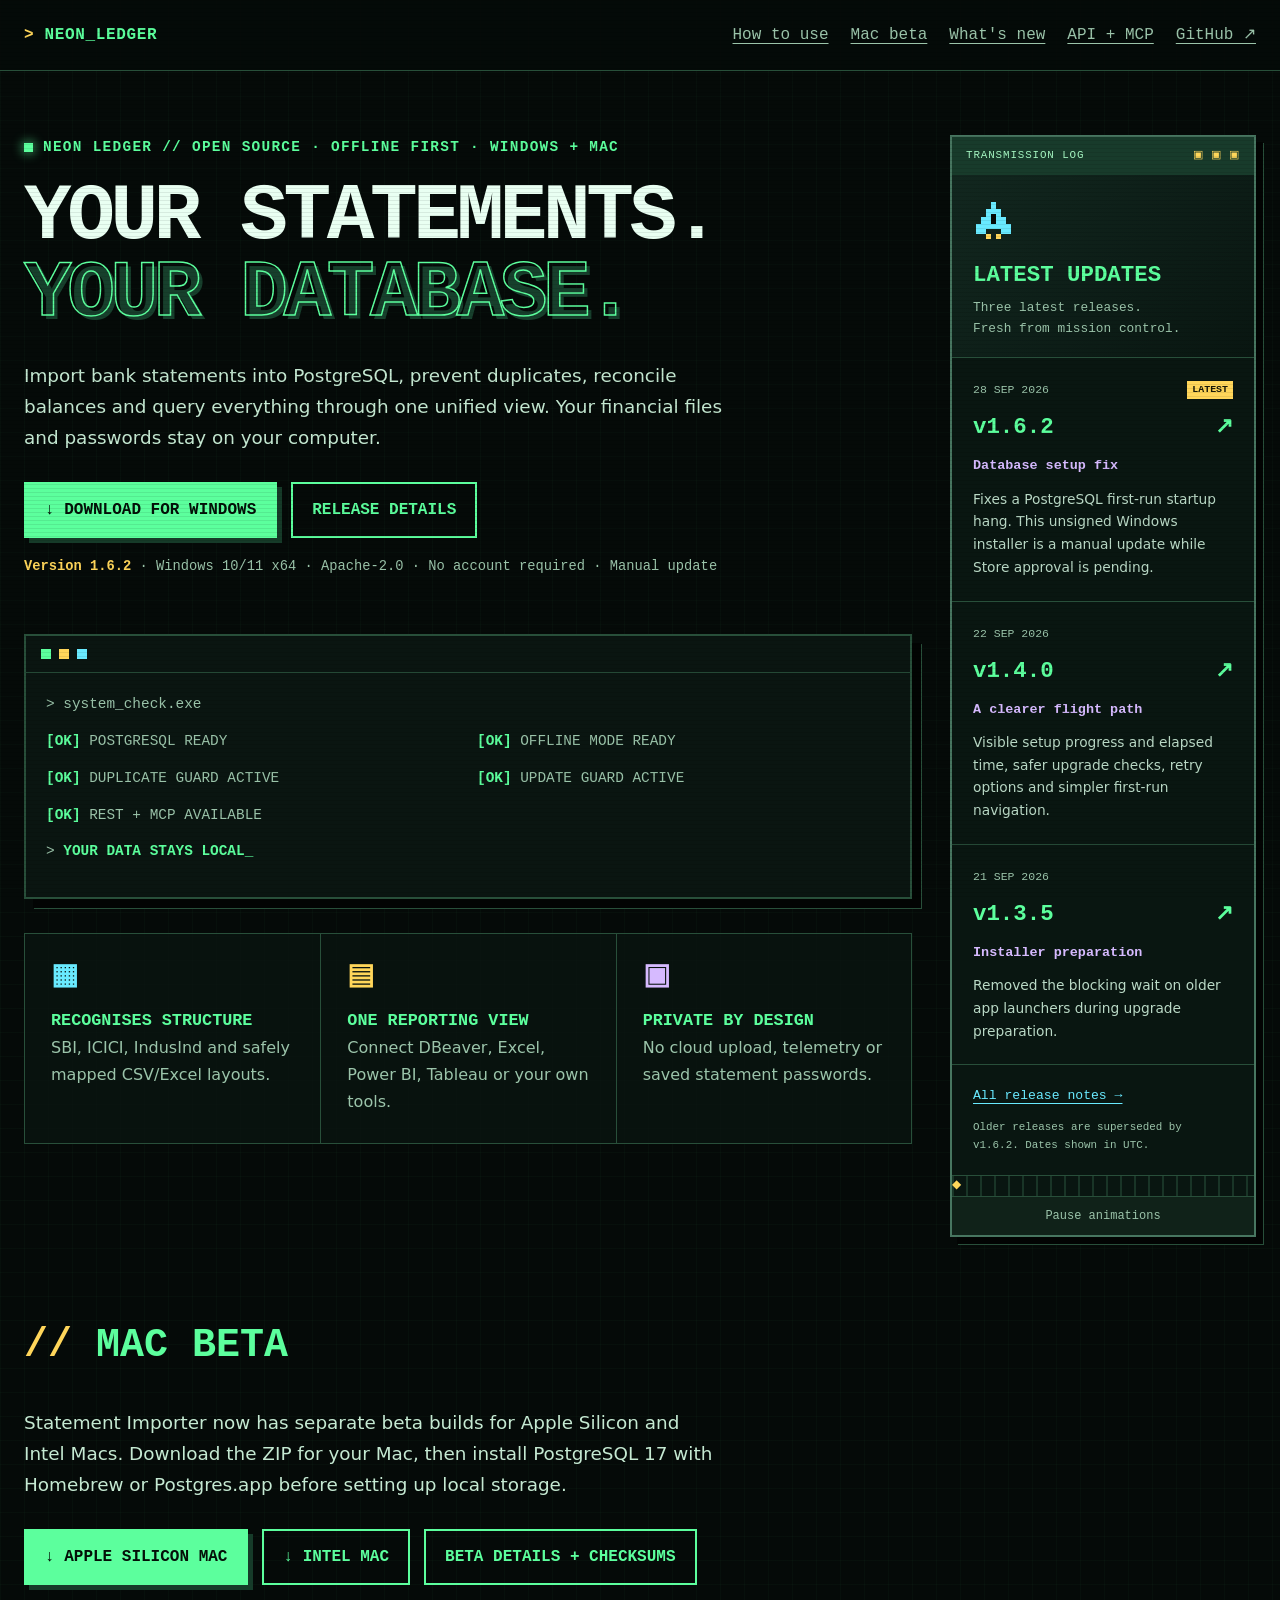
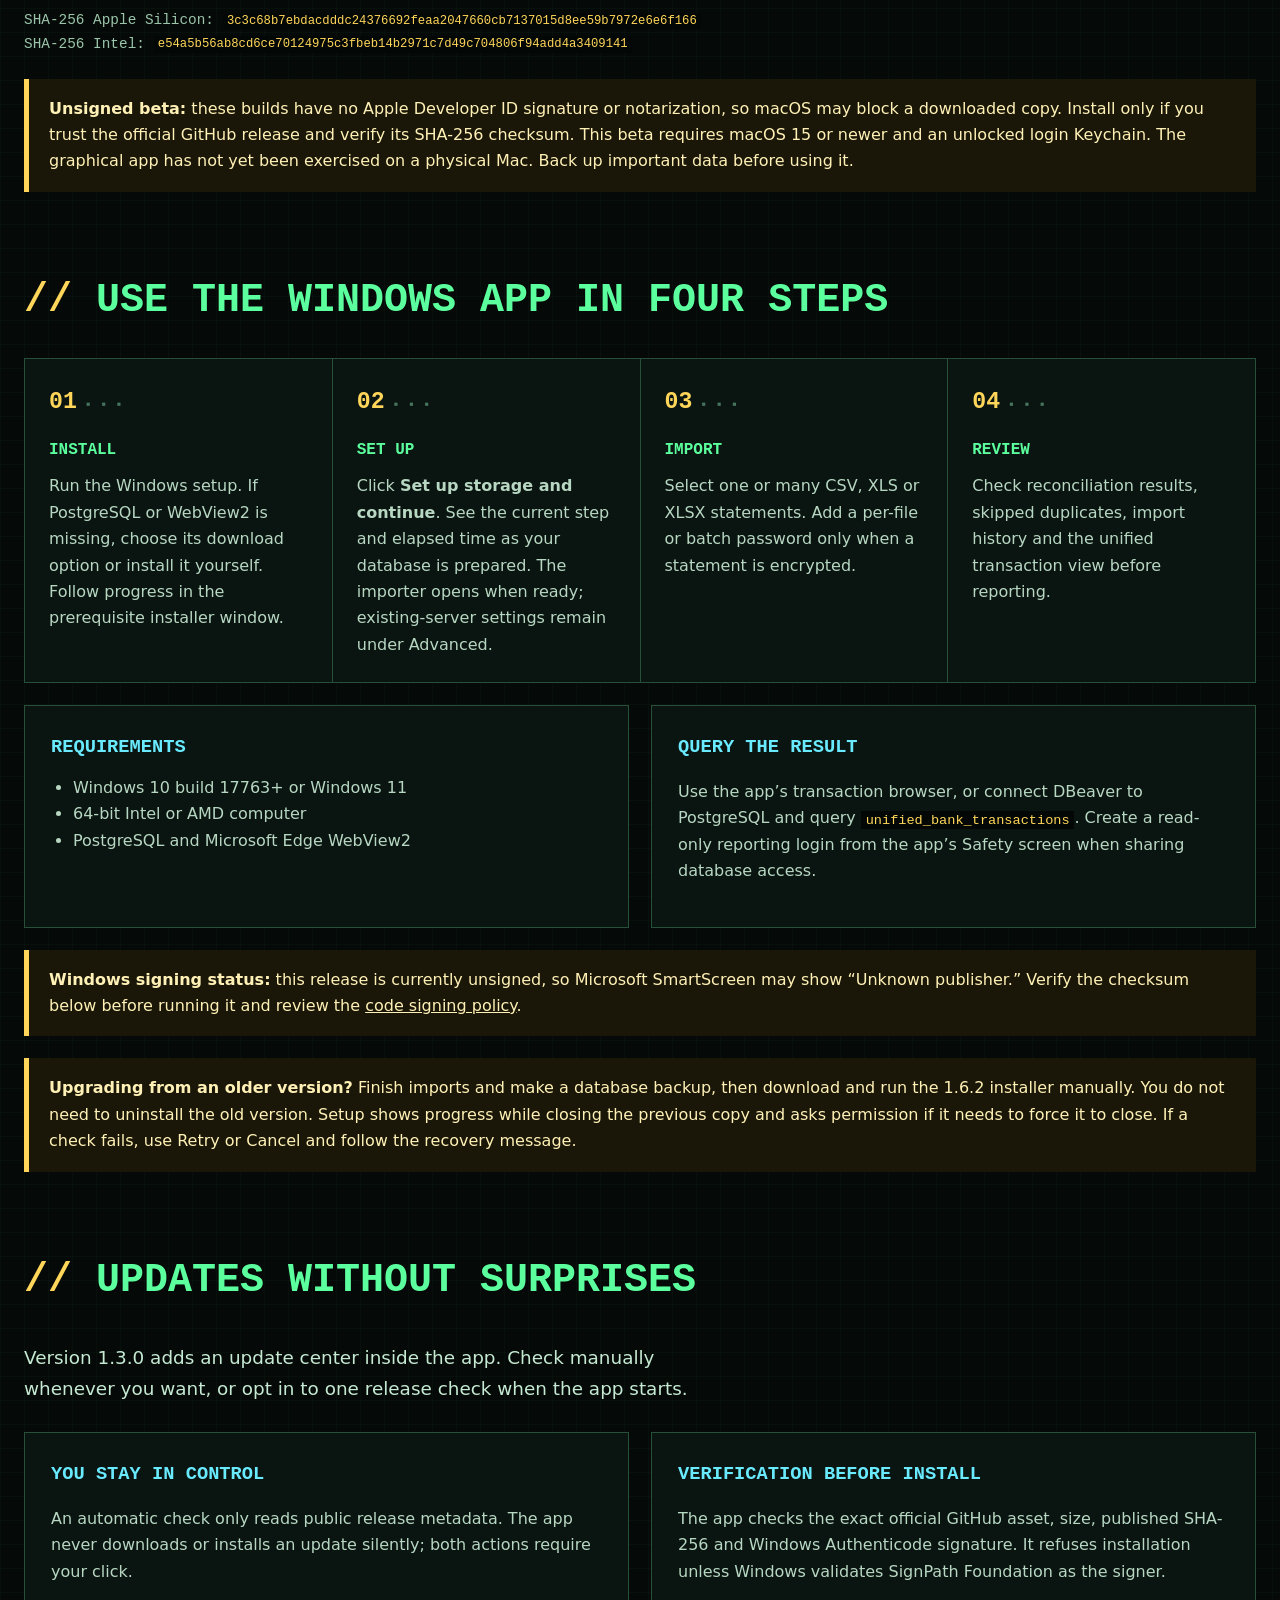
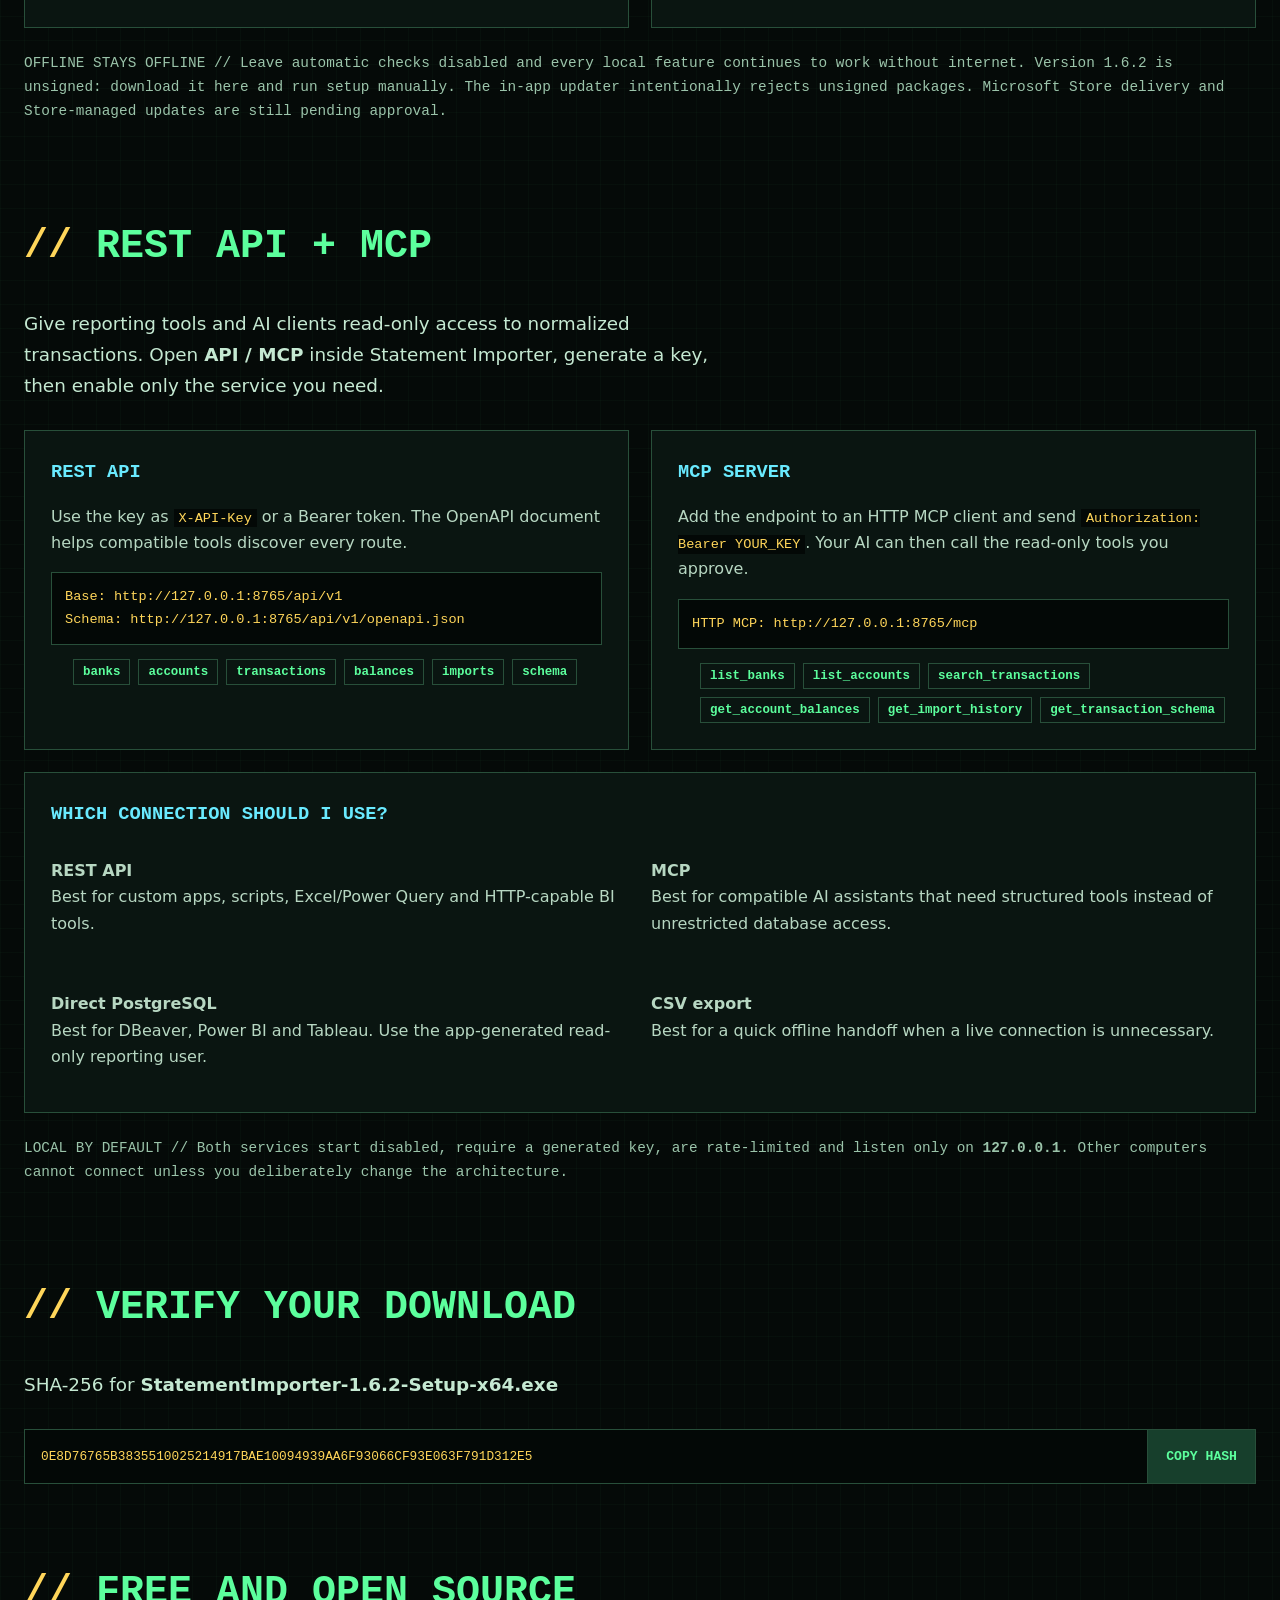
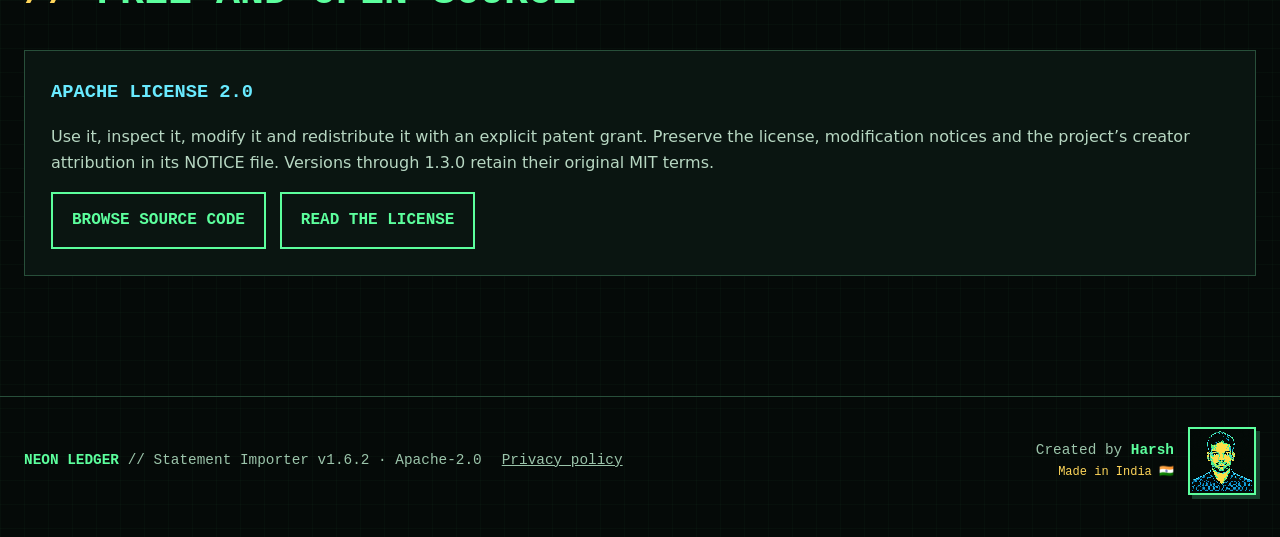
==== index.html @ 0980e10f "Publish Windows 1.6.2 details and macOS beta downloads" ====
<!doctype html>
<!-- Created by Harsh (@harsh-91) | Made in India | SPDX-License-Identifier: Apache-2.0 -->
<html lang="en">
<head>
  <meta charset="utf-8">
  <meta name="viewport" content="width=device-width, initial-scale=1">
  <meta name="theme-color" content="#07120f">
  <meta name="description" content="Download Statement Importer for Windows or macOS from Neon Ledger, the retro-future home of an open-source offline-first bank statement utility.">
  <title>Neon Ledger — Statement Importer for Windows and macOS</title>
  <link rel="icon" type="image/svg+xml" href="data:image/svg+xml,%3Csvg xmlns='http://www.w3.org/2000/svg' viewBox='0 0 64 64'%3E%3Crect width='64' height='64' rx='10' fill='%2307110e'/%3E%3Cpath d='M16 17h32v7H16zm0 12h22v7H16zm0 12h32v7H16z' fill='%235cff9d'/%3E%3Crect x='41' y='29' width='7' height='7' fill='%23ffd65a'/%3E%3C/svg%3E">
  <link rel="stylesheet" href="retro.css">
  <script src="retro.js" defer></script>
  <style>
    :root {
      color-scheme: dark;
      --ink: #e9fff2;
      --muted: #9bc4aa;
      --green: #5cff9d;
      --green-dark: #173f2c;
      --yellow: #ffd65a;
      --cyan: #69eaff;
      --bg: #050a08;
      --panel: #0a1511;
      --line: #284f3a;
      --shadow: #020403;
    }

    * { box-sizing: border-box; }
    html { scroll-behavior: smooth; }
    body {
      margin: 0;
      min-width: 280px;
      background:
        linear-gradient(rgba(92,255,157,.025) 1px, transparent 1px),
        linear-gradient(90deg, rgba(92,255,157,.025) 1px, transparent 1px),
        var(--bg);
      background-size: 24px 24px;
      color: var(--ink);
      font-family: "Courier New", Courier, monospace;
      font-size: 16px;
      line-height: 1.65;
    }

    body::before {
      content: "";
      position: fixed;
      inset: 0;
      pointer-events: none;
      background: repeating-linear-gradient(0deg, transparent 0 3px, rgba(0,0,0,.16) 3px 4px);
      opacity: .5;
      z-index: 20;
    }

    a { color: inherit; }
    .shell { width: min(1120px, calc(100% - 32px)); margin: 0 auto; }

    header {
      border-bottom: 1px solid var(--line);
      background: rgba(5,10,8,.92);
    }

    nav {
      min-height: 70px;
      display: flex;
      align-items: center;
      justify-content: space-between;
      gap: 24px;
    }

    .brand { color: var(--green); font-weight: 800; letter-spacing: .04em; text-decoration: none; }
    .brand::before { content: "> "; color: var(--yellow); }
    .nav-links { display: flex; gap: 22px; align-items: center; }
    .nav-link { color: var(--muted); text-underline-offset: 4px; }

    main { padding: 64px 0 40px; }
    .hero { display: grid; grid-template-columns: 1.35fr .65fr; gap: 34px; align-items: start; }

    .eyebrow {
      display: inline-flex;
      gap: 10px;
      align-items: center;
      margin: 0 0 20px;
      color: var(--green);
      font-size: .9rem;
      font-weight: 700;
      letter-spacing: .09em;
      text-transform: uppercase;
    }

    .eyebrow::before { content: ""; width: 9px; height: 9px; background: var(--green); box-shadow: 0 0 12px var(--green); }

    h1 { margin: 0; max-width: 760px; font-size: clamp(2.5rem, 8vw, 5.6rem); line-height: .96; letter-spacing: -.055em; text-transform: uppercase; }
    h1 span { display: block; color: transparent; -webkit-text-stroke: 1.5px var(--green); text-shadow: 4px 4px 0 var(--green-dark); }
    .lede { max-width: 700px; margin: 28px 0; color: #c5e9d2; font-family: system-ui, sans-serif; font-size: 1.15rem; line-height: 1.7; }

    .actions { display: flex; flex-wrap: wrap; gap: 14px; align-items: center; }
    .button {
      display: inline-flex;
      min-height: 54px;
      align-items: center;
      justify-content: center;
      gap: 10px;
      padding: 13px 19px;
      border: 2px solid var(--green);
      background: var(--green);
      box-shadow: 5px 5px 0 #163b29;
      color: #041008;
      font-weight: 900;
      text-decoration: none;
      text-transform: uppercase;
    }
    .button:hover { transform: translate(2px,2px); box-shadow: 3px 3px 0 #163b29; }
    .button:focus-visible, .nav-link:focus-visible, .copy:focus-visible { outline: 3px solid var(--yellow); outline-offset: 4px; }
    .secondary { background: transparent; color: var(--green); box-shadow: none; }

    .micro { margin-top: 18px; color: var(--muted); font-size: .86rem; }
    .micro strong { color: var(--yellow); }

    .terminal {
      border: 2px solid var(--line);
      background: var(--panel);
      box-shadow: 9px 9px 0 var(--shadow), 10px 10px 0 var(--line);
    }
    .terminal-bar { display: flex; gap: 8px; padding: 13px 15px; border-bottom: 1px solid var(--line); }
    .terminal-bar i { width: 10px; height: 10px; background: var(--green); }
    .terminal-bar i:nth-child(2) { background: var(--yellow); }
    .terminal-bar i:nth-child(3) { background: var(--cyan); }
    .terminal-body { padding: 20px; color: var(--muted); font-size: .9rem; }
    .terminal-body p { margin: 0 0 13px; }
    .terminal-body strong { color: var(--green); }
    .terminal-body .ok::before { content: "[OK] "; color: var(--green); font-weight: 800; }

    .facts { margin: 70px 0 0; display: grid; grid-template-columns: repeat(3, 1fr); border: 1px solid var(--line); }
    .fact { padding: 26px; background: rgba(10,21,17,.72); }
    .fact + .fact { border-left: 1px solid var(--line); }
    .fact b { display: block; color: var(--green); font-size: 1.05rem; text-transform: uppercase; }
    .fact span { color: var(--muted); font-family: system-ui, sans-serif; }

    section { padding-top: 76px; }
    h2 { margin: 0 0 24px; color: var(--green); font-size: clamp(1.65rem, 4vw, 2.5rem); text-transform: uppercase; }
    h2::before { content: "// "; color: var(--yellow); }
    .grid { display: grid; grid-template-columns: 1fr 1fr; gap: 22px; }
    .card { border: 1px solid var(--line); background: var(--panel); padding: 26px; }
    .card h3 { margin: 0 0 12px; color: var(--cyan); text-transform: uppercase; }
    .card p, .card li { color: #b7d7c2; font-family: system-ui, sans-serif; }
    .card ul { margin: 0; padding-left: 22px; }

    .steps { display: grid; grid-template-columns: repeat(4, 1fr); gap: 1px; background: var(--line); border: 1px solid var(--line); }
    .step { min-width: 0; padding: 24px; background: var(--panel); }
    .step-number { display: block; margin-bottom: 16px; color: var(--yellow); font-size: 1.45rem; font-weight: 900; }
    .step h3 { margin: 0 0 10px; color: var(--green); font-size: 1rem; text-transform: uppercase; }
    .step p { margin: 0; color: #b7d7c2; font-family: system-ui, sans-serif; }
    .steps + .grid { margin-top: 22px; }

    .access-grid { display: grid; grid-template-columns: 1fr 1fr; gap: 22px; }
    .endpoint { margin: 14px 0; border: 1px solid var(--line); background: #030806; padding: 13px; color: var(--yellow); overflow-wrap: anywhere; font-size: .85rem; }
    .tag-list { display: flex; flex-wrap: wrap; gap: 8px; padding: 0; list-style: none; }
    .tag-list li { border: 1px solid var(--line); padding: 5px 9px; color: var(--green); font: 700 .78rem "Courier New", monospace; }
    .wide-card { grid-column: 1 / -1; }
    .security-note { margin-top: 24px; color: var(--muted); font-size: .9rem; }

    code { padding: .12em .35em; background: #030806; color: var(--yellow); font-size: .85em; overflow-wrap: anywhere; }
    .checksum { margin-top: 22px; display: flex; align-items: stretch; border: 1px solid var(--line); background: #030806; }
    .checksum code { flex: 1; min-width: 0; padding: 16px; background: transparent; font-size: .8rem; }
    .copy { border: 0; border-left: 1px solid var(--line); background: var(--green-dark); color: var(--green); padding: 0 18px; cursor: pointer; font: 800 .82rem "Courier New", monospace; }

    .notice { margin-top: 22px; border-left: 5px solid var(--yellow); background: #1a1709; padding: 17px 20px; color: #fff1b5; font-family: system-ui, sans-serif; }
    footer { margin-top: 80px; padding: 30px 0 42px; border-top: 1px solid var(--line); color: var(--muted); font-size: .9rem; }
    footer .shell { display: flex; justify-content: space-between; align-items: center; gap: 20px; flex-wrap: wrap; }
    footer strong { color: var(--green); }
    .footer-creator { display: flex; align-items: center; gap: 14px; margin-left: auto; text-align: right; }
    .footer-portrait { width: 68px; height: 68px; flex: 0 0 68px; object-fit: cover; border: 2px solid var(--green); box-shadow: 4px 4px 0 var(--green-dark); image-rendering: pixelated; }
    .footer-creator small { display: block; color: var(--yellow); }

    @media (max-width: 820px) {
      main { padding-top: 42px; }
      .hero, .grid, .access-grid { grid-template-columns: 1fr; }
      .steps { grid-template-columns: 1fr 1fr; }
      .terminal { margin-top: 10px; }
      .facts { grid-template-columns: 1fr; }
      .fact + .fact { border-left: 0; border-top: 1px solid var(--line); }
    }
    @media (max-width: 520px) {
      .shell { width: min(100% - 22px, 1120px); }
      nav { min-height: 62px; }
      .nav-links { display: none; }
      .steps { grid-template-columns: 1fr; }
      .button { width: 100%; }
      .checksum { display: block; }
      .copy { width: 100%; min-height: 46px; border-left: 0; border-top: 1px solid var(--line); }
    }
    @media (prefers-reduced-motion: reduce) { html { scroll-behavior: auto; } * { transition: none !important; } }
  </style>
</head>
<body>
  <header>
    <nav class="shell" aria-label="Primary navigation">
      <a class="brand" href="#top">NEON_LEDGER</a>
      <div class="nav-links">
        <a class="nav-link" href="#how-to-use">How to use</a>
        <a class="nav-link" href="#mac-beta">Mac beta</a>
        <a class="nav-link" href="#latest-updates">What's new</a>
        <a class="nav-link" href="#api-mcp">API + MCP</a>
        <a class="nav-link" href="https://github.com/harsh-91/statement-importer">GitHub ↗</a>
      </div>
    </nav>
  </header>

  <main id="top" class="shell">
    <div class="launch-grid">
    <div class="launch-content">
    <div class="hero">
      <div>
        <p class="eyebrow">Neon Ledger // Open source · Offline first · Windows + Mac</p>
        <h1>Your statements.<span>Your database.</span></h1>
        <p class="lede">Import bank statements into PostgreSQL, prevent duplicates, reconcile balances and query everything through one unified view. Your financial files and passwords stay on your computer.</p>
        <div class="actions">
          <a class="button" href="https://github.com/harsh-91/statement-importer/releases/download/v1.6.2/StatementImporter-1.6.2-Setup-x64.exe">↓ Download for Windows</a>
          <a class="button secondary" href="https://github.com/harsh-91/statement-importer/releases/tag/v1.6.2">Release details</a>
        </div>
        <p class="micro"><strong>Version 1.6.2</strong> · Windows 10/11 x64 · Apache-2.0 · No account required · Manual update</p>
      </div>

      <aside class="terminal" aria-label="Application capabilities">
        <div class="terminal-bar" aria-hidden="true"><i></i><i></i><i></i></div>
        <div class="terminal-body">
          <p>&gt; system_check.exe</p>
          <p class="ok">POSTGRESQL READY</p>
          <p class="ok">OFFLINE MODE READY</p>
          <p class="ok">DUPLICATE GUARD ACTIVE</p>
          <p class="ok">UPDATE GUARD ACTIVE</p>
          <p class="ok">REST + MCP AVAILABLE</p>
          <p>&gt; <strong>YOUR DATA STAYS LOCAL_</strong></p>
        </div>
      </aside>
    </div>

    <div class="facts" aria-label="Product summary">
      <div class="fact"><b>Recognises structure</b><span>SBI, ICICI, IndusInd and safely mapped CSV/Excel layouts.</span></div>
      <div class="fact"><b>One reporting view</b><span>Connect DBeaver, Excel, Power BI, Tableau or your own tools.</span></div>
      <div class="fact"><b>Private by design</b><span>No cloud upload, telemetry or saved statement passwords.</span></div>
    </div>

    </div>
    <aside id="latest-updates" class="release-rail" aria-labelledby="release-title">
      <div class="rail-top"><span>TRANSMISSION LOG</span><span aria-hidden="true">▣ ▣ ▣</span></div>
      <div class="rail-heading">
        <svg class="pixel-ship" viewBox="0 0 16 16" aria-hidden="true" shape-rendering="crispEdges"><path fill="currentColor" d="M7 1h2v3h2v3h2v3h2v4h-4v-2H5v2H1v-4h2V7h2V4h2z"/><path fill="#050a08" d="M7 6h2v4H7z"/><path fill="#ffd65a" d="M5 14h2v2H5zm4 0h2v2H9z"/></svg>
        <h2 id="release-title">Latest updates</h2>
        <p>Three latest releases.<br>Fresh from mission control.</p>
      </div>
      <ol class="release-list">
        <li class="release-entry">
          <div class="release-meta"><time datetime="2026-09-28">28 SEP 2026</time><span class="new-badge">LATEST</span></div>
          <h3><a href="https://github.com/harsh-91/statement-importer/releases/tag/v1.6.2">v1.6.2 <span aria-hidden="true">↗</span></a></h3>
          <strong>Database setup fix</strong>
          <p>Fixes a PostgreSQL first-run startup hang. This unsigned Windows installer is a manual update while Store approval is pending.</p>
        </li>
        <li class="release-entry">
          <div class="release-meta"><time datetime="2026-09-22">22 SEP 2026</time></div>
          <h3><a href="https://github.com/harsh-91/statement-importer/releases/tag/v1.4.0">v1.4.0 <span aria-hidden="true">↗</span></a></h3>
          <strong>A clearer flight path</strong>
          <p>Visible setup progress and elapsed time, safer upgrade checks, retry options and simpler first-run navigation.</p>
        </li>
        <li class="release-entry">
          <div class="release-meta"><time datetime="2026-09-21">21 SEP 2026</time></div>
          <h3><a href="https://github.com/harsh-91/statement-importer/releases/tag/v1.3.5">v1.3.5 <span aria-hidden="true">↗</span></a></h3>
          <strong>Installer preparation</strong>
          <p>Removed the blocking wait on older app launchers during upgrade preparation.</p>
        </li>
      </ol>
      <a class="all-releases" href="https://github.com/harsh-91/statement-importer/releases">All release notes →</a>
      <p class="rail-note">Older releases are superseded by v1.6.2. Dates shown in UTC.</p>
      <div class="arcade-track" aria-hidden="true"><span>◆</span></div>
      <button class="motion-control" type="button" aria-pressed="false" hidden>Pause animations</button>
    </aside>
    </div>

    <section id="mac-beta" aria-labelledby="mac-beta-title">
      <h2 id="mac-beta-title">Mac beta</h2>
      <p class="lede">Statement Importer now has separate beta builds for Apple Silicon and Intel Macs. Download the ZIP for your Mac, then install PostgreSQL 17 with Homebrew or Postgres.app before setting up local storage.</p>
      <div class="actions">
        <a class="button" href="https://github.com/harsh-91/statement-importer/releases/download/v1.6.2-mac-beta.1/StatementImporter-1.6.2-macOS-arm64-beta.zip">↓ Apple Silicon Mac</a>
        <a class="button secondary" href="https://github.com/harsh-91/statement-importer/releases/download/v1.6.2-mac-beta.1/StatementImporter-1.6.2-macOS-x64-beta.zip">↓ Intel Mac</a>
        <a class="button secondary" href="https://github.com/harsh-91/statement-importer/releases/tag/v1.6.2-mac-beta.1">Beta details + checksums</a>
      </div>
      <p class="security-note">SHA-256 Apple Silicon: <code>3c3c68b7ebdacdddc24376692feaa2047660cb7137015d8ee59b7972e6e6f166</code><br>SHA-256 Intel: <code>e54a5b56ab8cd6ce70124975c3fbeb14b2971c7d49c704806f94add4a3409141</code></p>
      <div class="notice"><strong>Unsigned beta:</strong> these builds have no Apple Developer ID signature or notarization, so macOS may block a downloaded copy. Install only if you trust the official GitHub release and verify its SHA-256 checksum. This beta requires macOS 15 or newer and an unlocked login Keychain. The graphical app has not yet been exercised on a physical Mac. Back up important data before using it.</div>
    </section>

    <section id="how-to-use" aria-labelledby="start-title">
      <h2 id="start-title">Use the Windows app in four steps</h2>
      <div class="steps">
        <article class="step"><span class="step-number">01</span><h3>Install</h3><p>Run the Windows setup. If PostgreSQL or WebView2 is missing, choose its download option or install it yourself. Follow progress in the prerequisite installer window.</p></article>
        <article class="step"><span class="step-number">02</span><h3>Set up</h3><p>Click <strong>Set up storage and continue</strong>. See the current step and elapsed time as your database is prepared. The importer opens when ready; existing-server settings remain under Advanced.</p></article>
        <article class="step"><span class="step-number">03</span><h3>Import</h3><p>Select one or many CSV, XLS or XLSX statements. Add a per-file or batch password only when a statement is encrypted.</p></article>
        <article class="step"><span class="step-number">04</span><h3>Review</h3><p>Check reconciliation results, skipped duplicates, import history and the unified transaction view before reporting.</p></article>
      </div>
      <div class="grid">
        <article class="card">
          <h3>Requirements</h3>
          <ul>
            <li>Windows 10 build 17763+ or Windows 11</li>
            <li>64-bit Intel or AMD computer</li>
            <li>PostgreSQL and Microsoft Edge WebView2</li>
          </ul>
        </article>
        <article class="card">
          <h3>Query the result</h3>
          <p>Use the app’s transaction browser, or connect DBeaver to PostgreSQL and query <code>unified_bank_transactions</code>. Create a read-only reporting login from the app’s Safety screen when sharing database access.</p>
        </article>
      </div>
      <div class="notice"><strong>Windows signing status:</strong> this release is currently unsigned, so Microsoft SmartScreen may show “Unknown publisher.” Verify the checksum below before running it and review the <a href="https://github.com/harsh-91/statement-importer/blob/main/CODE_SIGNING.md">code signing policy</a>.</div>
      <div class="notice"><strong>Upgrading from an older version?</strong> Finish imports and make a database backup, then download and run the 1.6.2 installer manually. You do not need to uninstall the old version. Setup shows progress while closing the previous copy and asks permission if it needs to force it to close. If a check fails, use Retry or Cancel and follow the recovery message.</div>
    </section>

    <section id="updates" aria-labelledby="updates-title">
      <h2 id="updates-title">Updates without surprises</h2>
      <p class="lede">Version 1.3.0 adds an update center inside the app. Check manually whenever you want, or opt in to one release check when the app starts.</p>
      <div class="grid">
        <article class="card"><h3>You stay in control</h3><p>An automatic check only reads public release metadata. The app never downloads or installs an update silently; both actions require your click.</p></article>
        <article class="card"><h3>Verification before install</h3><p>The app checks the exact official GitHub asset, size, published SHA-256 and Windows Authenticode signature. It refuses installation unless Windows validates SignPath Foundation as the signer.</p></article>
      </div>
      <p class="security-note">OFFLINE STAYS OFFLINE // Leave automatic checks disabled and every local feature continues to work without internet. Version 1.6.2 is unsigned: download it here and run setup manually. The in-app updater intentionally rejects unsigned packages. Microsoft Store delivery and Store-managed updates are still pending approval.</p>
    </section>

    <section id="api-mcp" aria-labelledby="access-title">
      <h2 id="access-title">REST API + MCP</h2>
      <p class="lede">Give reporting tools and AI clients read-only access to normalized transactions. Open <strong>API / MCP</strong> inside Statement Importer, generate a key, then enable only the service you need.</p>
      <div class="access-grid">
        <article class="card">
          <h3>REST API</h3>
          <p>Use the key as <code>X-API-Key</code> or a Bearer token. The OpenAPI document helps compatible tools discover every route.</p>
          <div class="endpoint">Base: http://127.0.0.1:8765/api/v1<br>Schema: http://127.0.0.1:8765/api/v1/openapi.json</div>
          <ul class="tag-list" aria-label="REST resources"><li>banks</li><li>accounts</li><li>transactions</li><li>balances</li><li>imports</li><li>schema</li></ul>
        </article>
        <article class="card">
          <h3>MCP server</h3>
          <p>Add the endpoint to an HTTP MCP client and send <code>Authorization: Bearer YOUR_KEY</code>. Your AI can then call the read-only tools you approve.</p>
          <div class="endpoint">HTTP MCP: http://127.0.0.1:8765/mcp</div>
          <ul class="tag-list" aria-label="MCP tools"><li>list_banks</li><li>list_accounts</li><li>search_transactions</li><li>get_account_balances</li><li>get_import_history</li><li>get_transaction_schema</li></ul>
        </article>
        <article class="card wide-card">
          <h3>Which connection should I use?</h3>
          <div class="grid">
            <p><strong>REST API</strong><br>Best for custom apps, scripts, Excel/Power Query and HTTP-capable BI tools.</p>
            <p><strong>MCP</strong><br>Best for compatible AI assistants that need structured tools instead of unrestricted database access.</p>
            <p><strong>Direct PostgreSQL</strong><br>Best for DBeaver, Power BI and Tableau. Use the app-generated read-only reporting user.</p>
            <p><strong>CSV export</strong><br>Best for a quick offline handoff when a live connection is unnecessary.</p>
          </div>
        </article>
      </div>
      <p class="security-note">LOCAL BY DEFAULT // Both services start disabled, require a generated key, are rate-limited and listen only on <strong>127.0.0.1</strong>. Other computers cannot connect unless you deliberately change the architecture.</p>
    </section>

    <section aria-labelledby="verify-title">
      <h2 id="verify-title">Verify your download</h2>
      <p class="lede">SHA-256 for <strong>StatementImporter-1.6.2-Setup-x64.exe</strong></p>
      <div class="checksum">
        <code id="hash">0E8D76765B3835510025214917BAE10094939AA6F93066CF93E063F791D312E5</code>
        <button class="copy" type="button" id="copy-hash">COPY HASH</button>
      </div>
    </section>

    <section aria-labelledby="open-title">
      <h2 id="open-title">Free and open source</h2>
      <div class="card">
        <h3>Apache License 2.0</h3>
        <p>Use it, inspect it, modify it and redistribute it with an explicit patent grant. Preserve the license, modification notices and the project’s creator attribution in its NOTICE file. Versions through 1.3.0 retain their original MIT terms.</p>
        <div class="actions">
          <a class="button secondary" href="https://github.com/harsh-91/statement-importer">Browse source code</a>
          <a class="button secondary" href="https://github.com/harsh-91/statement-importer/blob/main/LICENSE.md">Read the license</a>
        </div>
      </div>
    </section>

  </main>

  <footer>
    <div class="shell">
      <span><strong>NEON LEDGER</strong> // Statement Importer v1.6.2 · Apache-2.0</span>
      <a href="privacy.html">Privacy policy</a>
      <span class="footer-creator"><span>Created by <strong>Harsh</strong><small>Made in India 🇮🇳</small></span><img class="footer-portrait" src="harsh-2bit.png" alt="Two-bit pixel portrait of Harsh" width="68" height="68"></span>
    </div>
  </footer>

  <script>
    const button = document.querySelector('#copy-hash');
    button.addEventListener('click', async () => {
      try {
        await navigator.clipboard.writeText(document.querySelector('#hash').textContent.trim());
        button.textContent = 'COPIED ✓';
        setTimeout(() => { button.textContent = 'COPY HASH'; }, 1800);
      } catch {
        button.textContent = 'SELECT + COPY';
      }
    });
  </script>
</body>
</html>
---- retro.css ----
/* Created by Harsh Nair (@harsh-91) | Made in India | SPDX-License-Identifier: Apache-2.0 */
/* Higher specificity keeps the existing download/help styles intact. */
body .shell { width: min(1440px, calc(100% - 48px)); }
.launch-grid { display: grid; grid-template-columns: minmax(0, 1fr) 306px; gap: 38px; align-items: start; }
.launch-content { min-width: 0; }
.launch-content .hero { grid-template-columns: 1fr; }
.launch-content h1 { font-size: clamp(2.5rem, 6.2vw, 5.6rem); }
.launch-content .terminal { margin-top: 8px; }
.launch-content .terminal-body { display: grid; grid-template-columns: 1fr 1fr; gap: 0 18px; }
.launch-content .terminal-body p:first-child, .launch-content .terminal-body p:last-child { grid-column: 1 / -1; }
.launch-content .facts { margin-top: 34px; }
.release-rail { border: 2px solid #477660; background: #091611; box-shadow: 7px 7px 0 #020403, 8px 8px 0 #284f3a; scroll-margin-top: 20px; }
.rail-top { display: flex; justify-content: space-between; padding: 10px 14px; background: #183b2b; color: #a6f8c3; font-size: .68rem; letter-spacing: .08em; }
.rail-top span:last-child { color: #ffd65a; }
.rail-heading { padding: 24px 21px 18px; border-bottom: 1px solid #284f3a; background: linear-gradient(135deg, #12271f, #091611); }
.rail-heading h2 { font-size: 1.4rem; margin: 14px 0 8px; line-height: 1.2; }
.rail-heading h2::before { content: ''; }
.rail-heading p { margin: 0; color: #9bc4aa; font-size: .8rem; }
.pixel-ship { width: 40px; height: 40px; color: #69eaff; animation: hover-ship 3s steps(6, end) infinite; }
.release-list { margin: 0; padding: 0; list-style: none; }
.release-entry { padding: 22px 21px; border-bottom: 1px solid #284f3a; }
.release-meta { display: flex; align-items: center; justify-content: space-between; gap: 8px; color: #9bc4aa; font-size: .72rem; }
.new-badge { background: #ffd65a; color: #171807; padding: 1px 5px; font-weight: bold; font-size: .62rem; }
.release-entry h3 { margin: 10px 0 6px; color: #5cff9d; font-size: 1.4rem; }
.release-entry h3 a { text-decoration: none; display: flex; justify-content: space-between; }
.release-entry h3 a:hover { text-decoration: underline; text-underline-offset: 5px; }
.release-entry strong { color: #d6baff; font-size: .84rem; }
.release-entry p { color: #bad9c6; font: .86rem/1.65 system-ui, sans-serif; margin: 9px 0 0; }
.all-releases { display: block; margin: 20px 21px 10px; color: #69eaff; font-size: .82rem; text-underline-offset: 4px; }
.rail-note { margin: 12px 21px 20px; color: #9bc4aa; font-size: .68rem; }
.arcade-track { height: 22px; overflow: hidden; border-top: 1px solid #284f3a; border-bottom: 1px solid #284f3a; background: repeating-linear-gradient(90deg, #193527 0 2px, transparent 2px 14px); }
.arcade-track span { display: block; width: 14px; color: #ffd65a; font-size: 12px; animation: patrol 9s steps(24, end) infinite alternate; }
.motion-control { display: block; width: 100%; padding: 12px; border: 0; background: #102219; color: #9bc4aa; cursor: pointer; font: .75rem 'Courier New', monospace; }
.motion-control[hidden] { display: none; }
a:focus-visible, button:focus-visible { outline: 3px solid #ffd65a; outline-offset: 4px; }
.fact b::before { content: '▦'; display: block; color: #69eaff; font-size: 1.8rem; line-height: 1.2; margin-bottom: 12px; }
.fact:nth-child(2) b::before { content: '▤'; color: #ffd65a; }
.fact:nth-child(3) b::before { content: '▣'; color: #d6baff; }
.step-number::after { content: ' ▪ ▪ ▪'; color: #477660; font-size: .8rem; }
@keyframes hover-ship { 0%, 100% { transform: translateY(0); } 50% { transform: translateY(-6px); } }
@keyframes patrol { from { transform: translateX(8px); } to { transform: translateX(274px); } }
html.motion-paused *, html.motion-paused *::before, html.motion-paused *::after { animation-play-state: paused !important; }
@media (max-width: 1050px) {
  .launch-grid { grid-template-columns: minmax(0, 1fr); }
  .release-list { display: grid; grid-template-columns: repeat(3, minmax(0, 1fr)); }
  .release-entry + .release-entry { border-left: 1px solid #284f3a; }
  .rail-heading { position: relative; padding-right: 80px; }
  .pixel-ship { position: absolute; right: 24px; top: 32px; }
  .rail-heading h2 { margin-top: 0; }
}
@media (max-width: 650px) {
  body .shell { width: calc(100% - 28px); }
  .release-list { grid-template-columns: 1fr; }
  .release-entry + .release-entry { border-left: 0; }
  .launch-content .terminal-body { grid-template-columns: 1fr; }
  .nav-links { flex-wrap: wrap; gap: 8px 16px; font-size: .8rem; }
}
@media (prefers-reduced-motion: reduce) {
  *, *::before, *::after { animation: none !important; transition: none !important; }
}
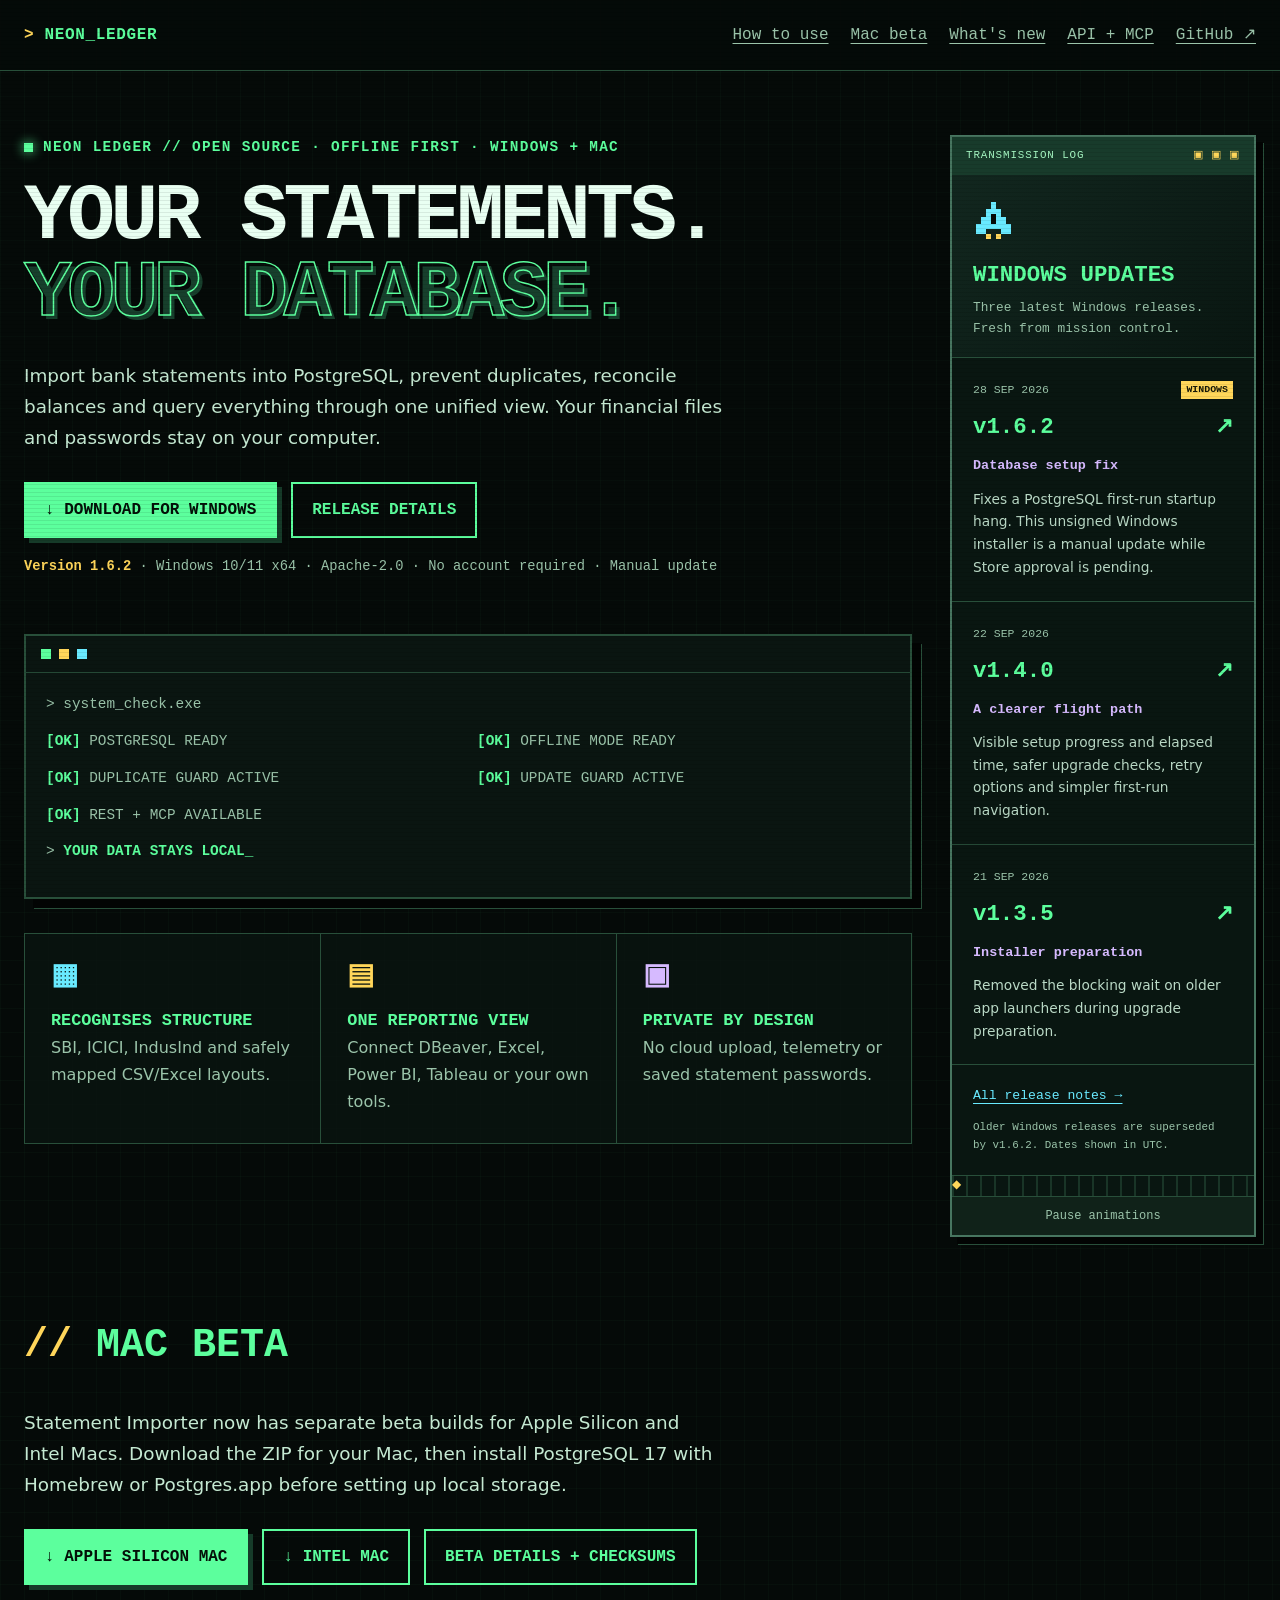
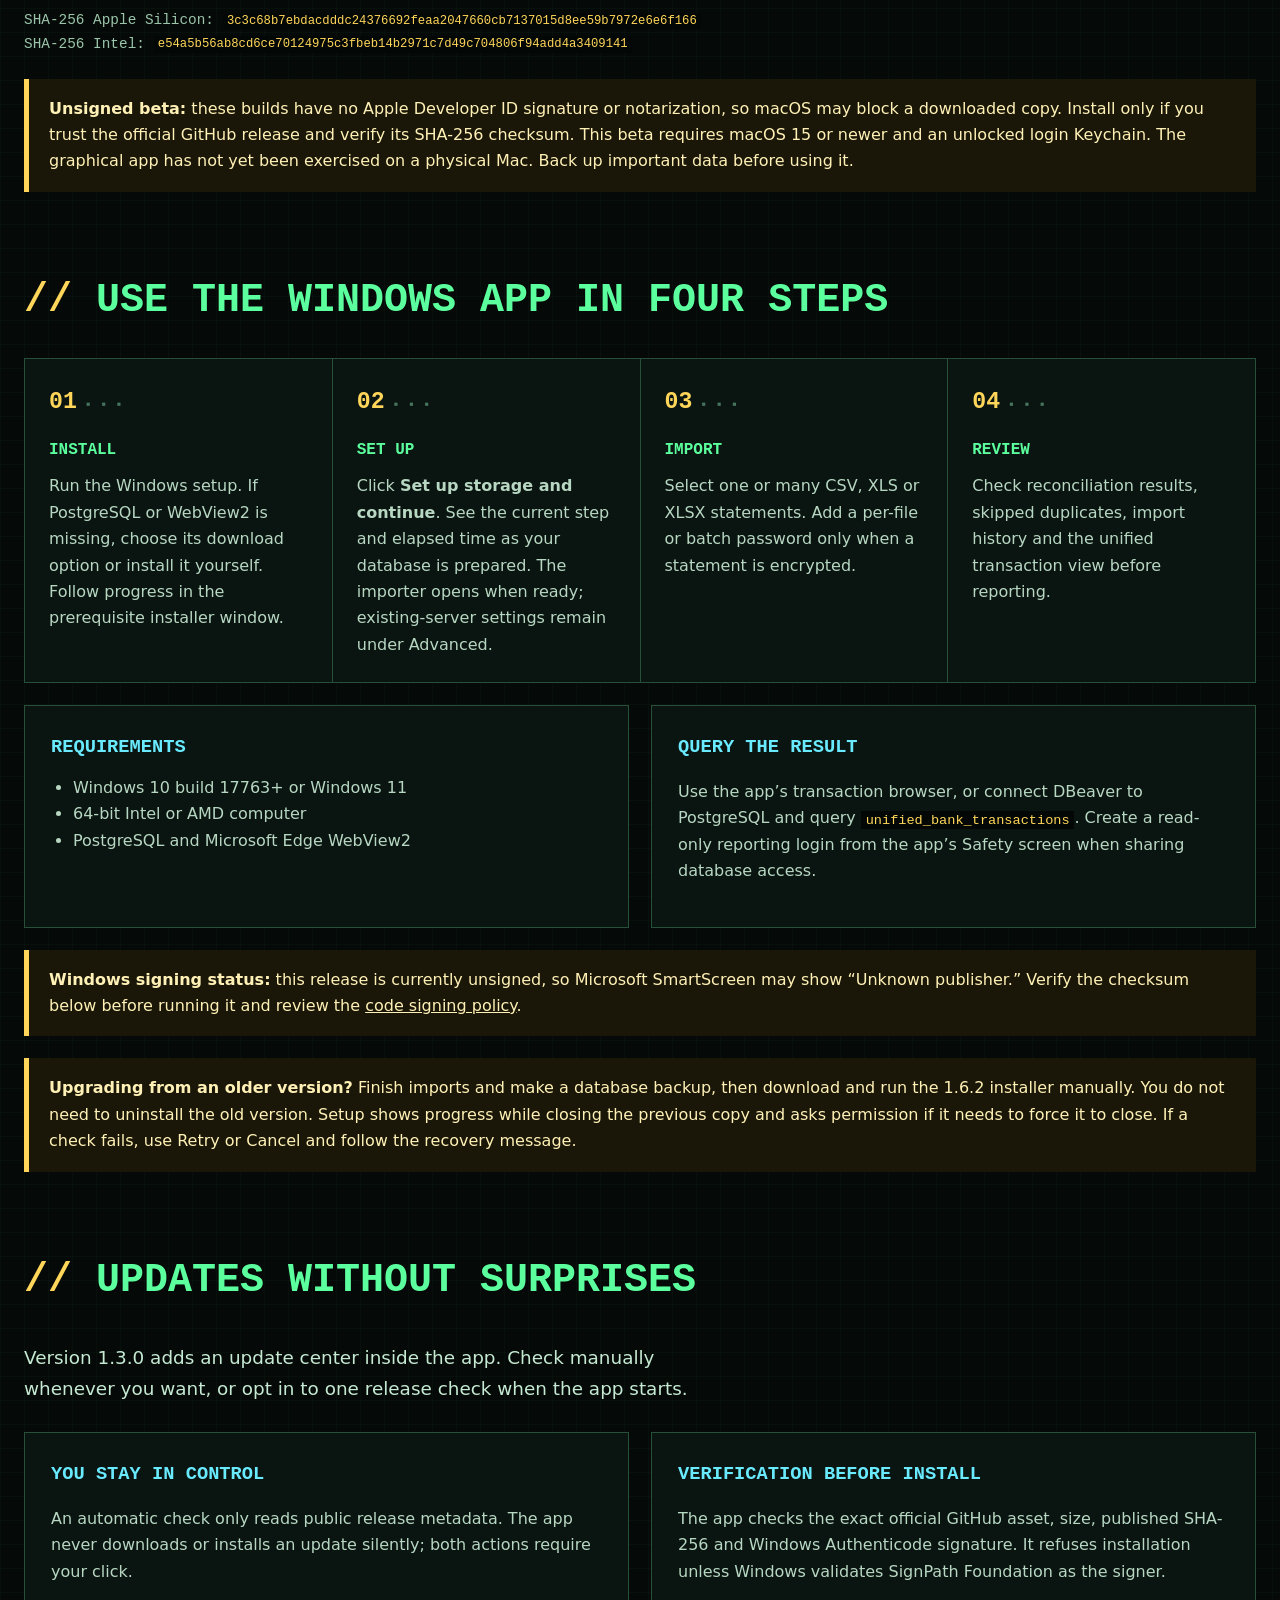
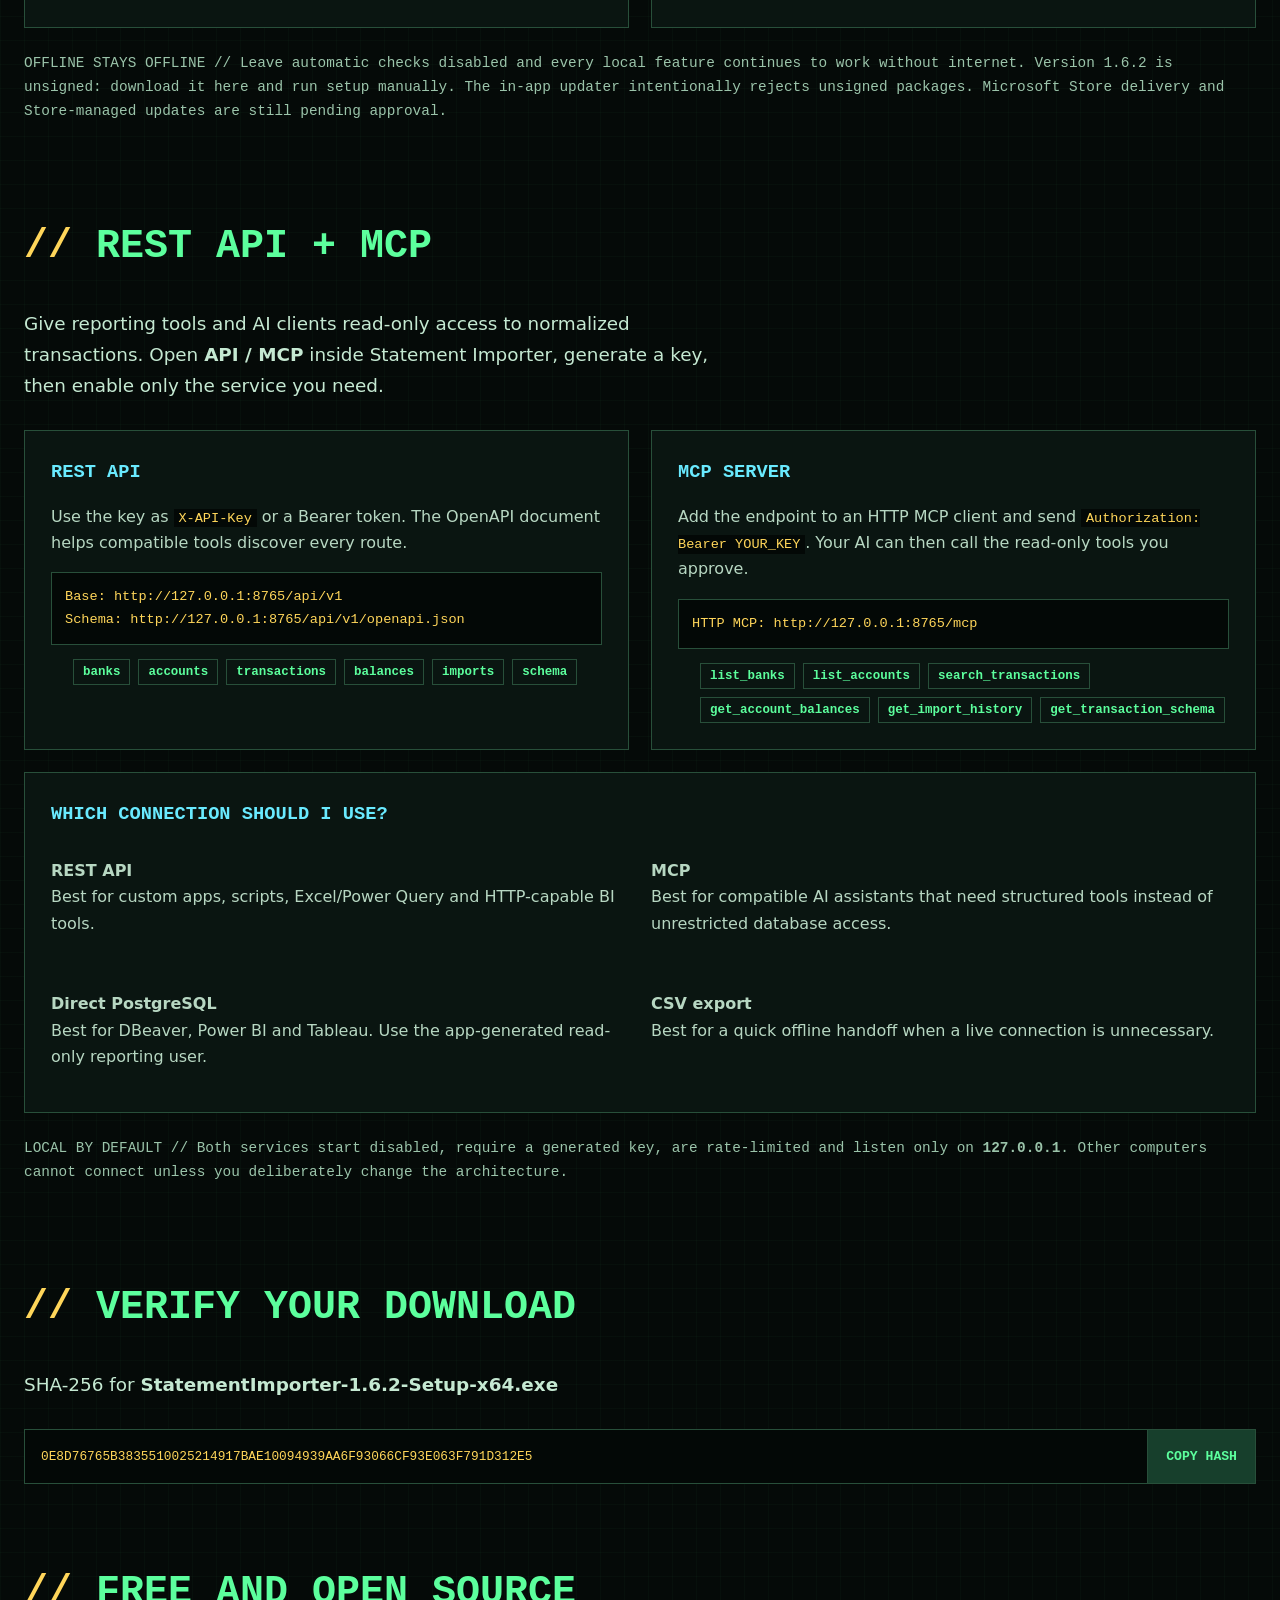
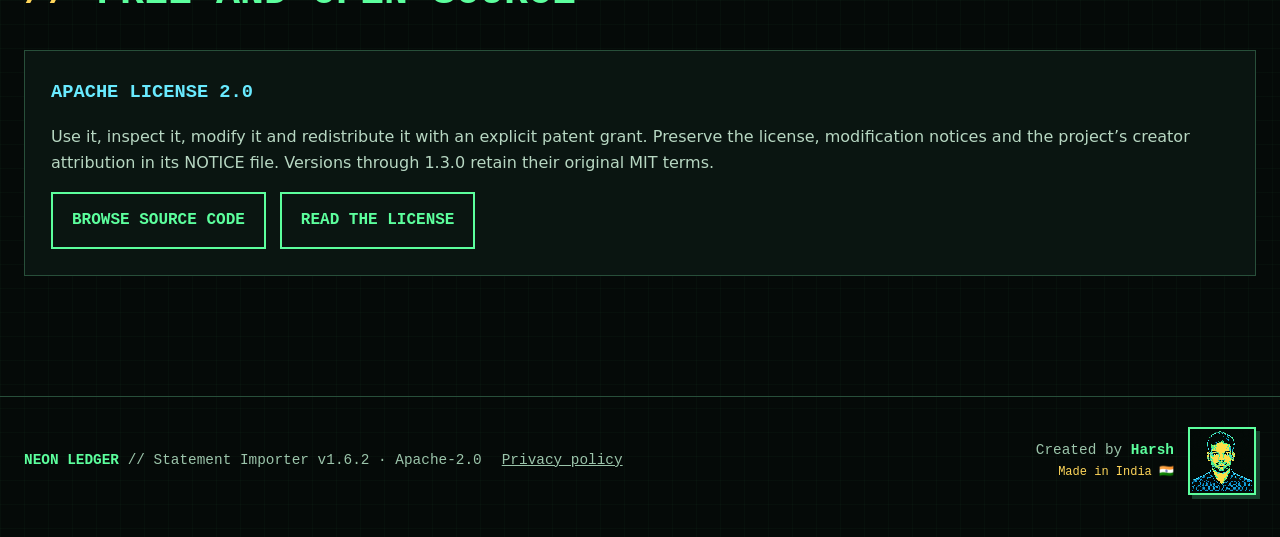
==== commit 718bce5d: "Label release rail as Windows releases" ====
--- a/index.html
+++ b/index.html
@@ -246,12 +246,12 @@
       <div class="rail-top"><span>TRANSMISSION LOG</span><span aria-hidden="true">▣ ▣ ▣</span></div>
       <div class="rail-heading">
         <svg class="pixel-ship" viewBox="0 0 16 16" aria-hidden="true" shape-rendering="crispEdges"><path fill="currentColor" d="M7 1h2v3h2v3h2v3h2v4h-4v-2H5v2H1v-4h2V7h2V4h2z"/><path fill="#050a08" d="M7 6h2v4H7z"/><path fill="#ffd65a" d="M5 14h2v2H5zm4 0h2v2H9z"/></svg>
-        <h2 id="release-title">Latest updates</h2>
-        <p>Three latest releases.<br>Fresh from mission control.</p>
+        <h2 id="release-title">Windows updates</h2>
+        <p>Three latest Windows releases.<br>Fresh from mission control.</p>
       </div>
       <ol class="release-list">
         <li class="release-entry">
-          <div class="release-meta"><time datetime="2026-09-28">28 SEP 2026</time><span class="new-badge">LATEST</span></div>
+          <div class="release-meta"><time datetime="2026-09-28">28 SEP 2026</time><span class="new-badge">WINDOWS</span></div>
           <h3><a href="https://github.com/harsh-91/statement-importer/releases/tag/v1.6.2">v1.6.2 <span aria-hidden="true">↗</span></a></h3>
           <strong>Database setup fix</strong>
           <p>Fixes a PostgreSQL first-run startup hang. This unsigned Windows installer is a manual update while Store approval is pending.</p>
@@ -270,7 +270,7 @@
         </li>
       </ol>
       <a class="all-releases" href="https://github.com/harsh-91/statement-importer/releases">All release notes →</a>
-      <p class="rail-note">Older releases are superseded by v1.6.2. Dates shown in UTC.</p>
+      <p class="rail-note">Older Windows releases are superseded by v1.6.2. Dates shown in UTC.</p>
       <div class="arcade-track" aria-hidden="true"><span>◆</span></div>
       <button class="motion-control" type="button" aria-pressed="false" hidden>Pause animations</button>
     </aside>
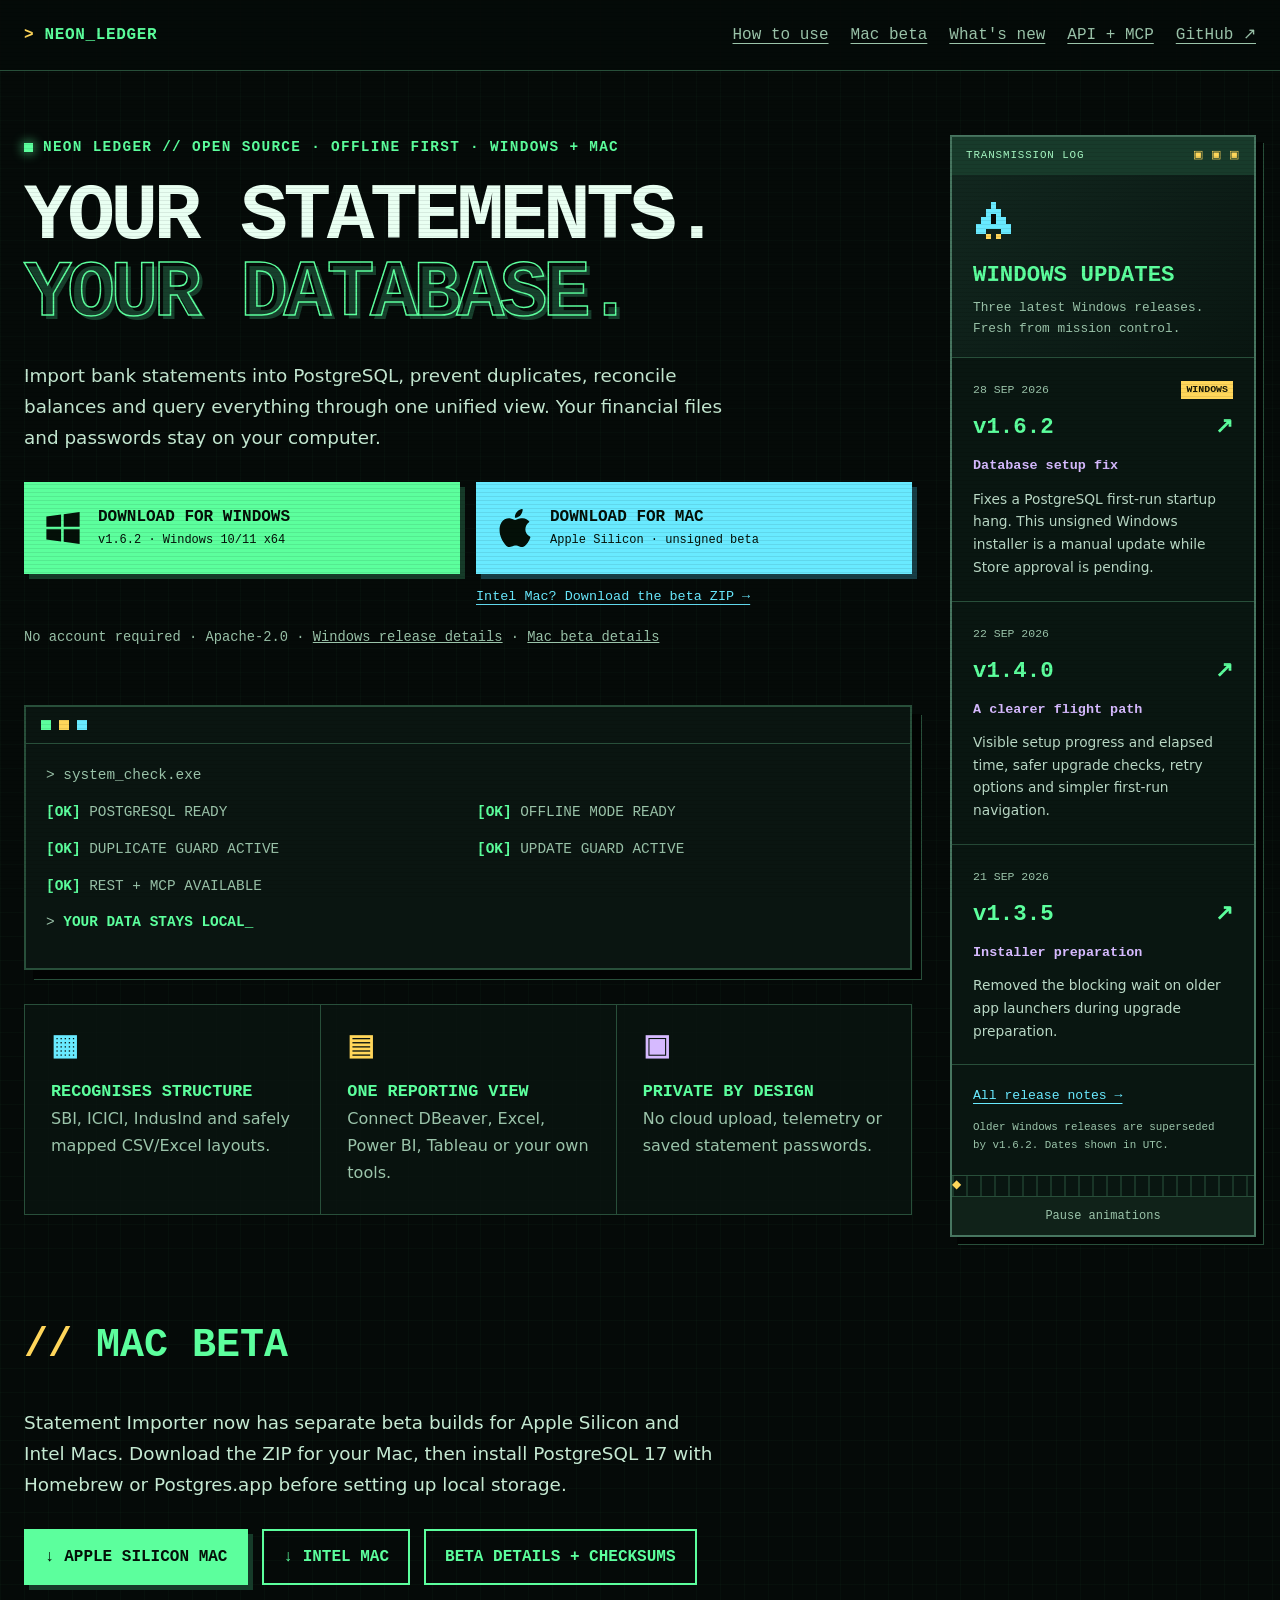
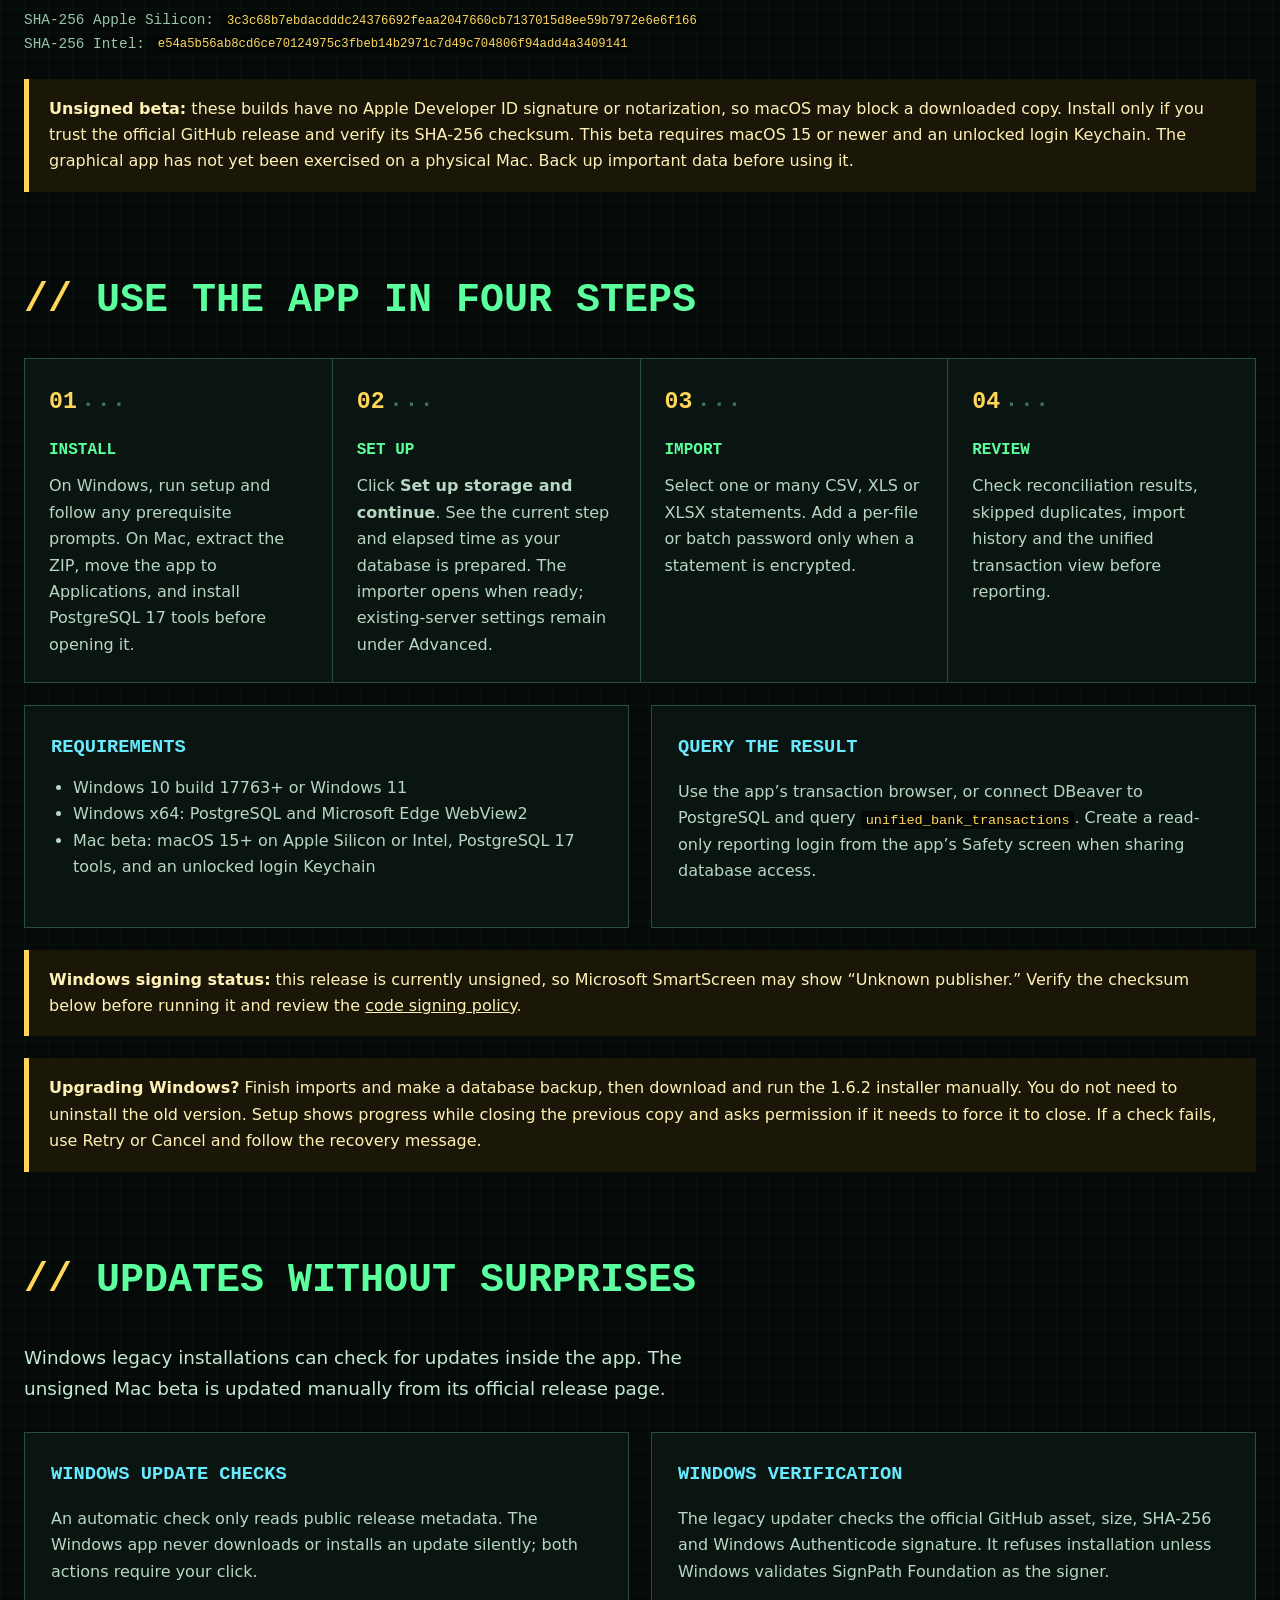
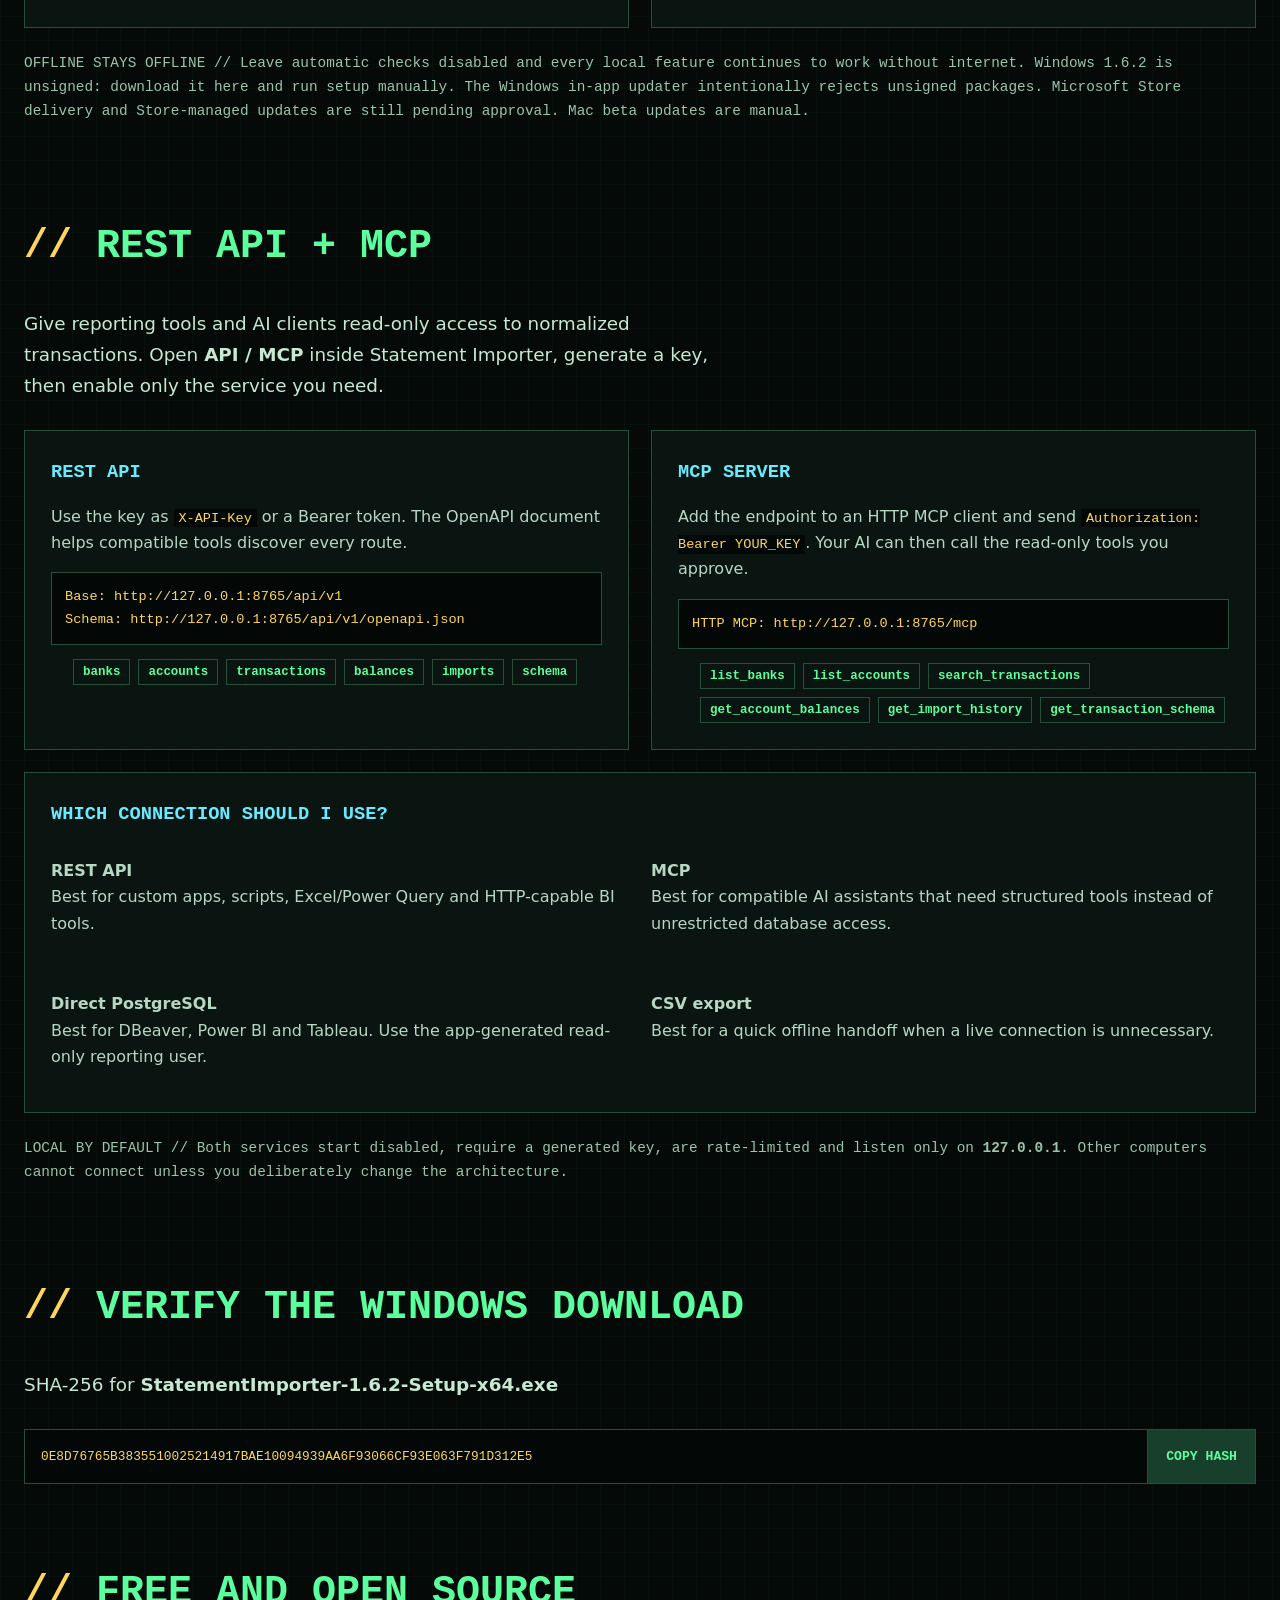
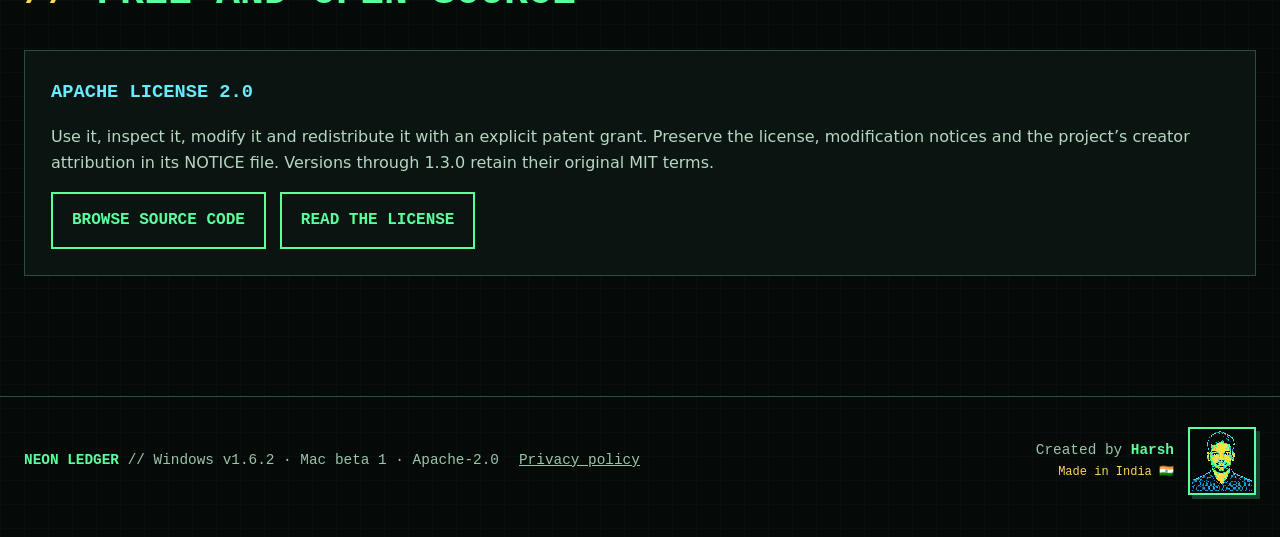
==== commit f3f7560d: "Show Windows and Mac downloads in main hero" ====
--- a/index.html
+++ b/index.html
@@ -113,6 +113,17 @@
     .button:focus-visible, .nav-link:focus-visible, .copy:focus-visible { outline: 3px solid var(--yellow); outline-offset: 4px; }
     .secondary { background: transparent; color: var(--green); box-shadow: none; }
 
+    .platform-downloads { display: grid; grid-template-columns: repeat(2, minmax(0, 1fr)); gap: 16px; align-items: start; }
+    .platform-download { display: flex; min-height: 92px; align-items: center; gap: 16px; padding: 14px 18px; border: 2px solid var(--green); background: var(--green); box-shadow: 5px 5px 0 #163b29; color: #041008; text-decoration: none; }
+    .platform-download.mac { border-color: var(--cyan); background: var(--cyan); box-shadow: 5px 5px 0 #173d45; }
+    .platform-download:hover { transform: translate(2px,2px); box-shadow: 3px 3px 0 #163b29; }
+    .platform-download.mac:hover { box-shadow: 3px 3px 0 #173d45; }
+    .platform-download:focus-visible, .intel-download:focus-visible { outline: 3px solid var(--yellow); outline-offset: 4px; }
+    .platform-download svg { width: 38px; height: 38px; flex: 0 0 38px; fill: currentColor; }
+    .platform-download strong { display: block; font-size: 1rem; line-height: 1.3; text-transform: uppercase; }
+    .platform-download small { display: block; margin-top: 4px; font-size: .75rem; line-height: 1.35; }
+    .intel-download { display: inline-block; margin-top: 12px; color: var(--cyan); font-size: .84rem; text-underline-offset: 4px; }
+
     .micro { margin-top: 18px; color: var(--muted); font-size: .86rem; }
     .micro strong { color: var(--yellow); }
 
@@ -186,6 +197,7 @@
       .nav-links { display: none; }
       .steps { grid-template-columns: 1fr; }
       .button { width: 100%; }
+      .platform-downloads { grid-template-columns: 1fr; }
       .checksum { display: block; }
       .copy { width: 100%; min-height: 46px; border-left: 0; border-top: 1px solid var(--line); }
     }
@@ -214,11 +226,20 @@
         <p class="eyebrow">Neon Ledger // Open source · Offline first · Windows + Mac</p>
         <h1>Your statements.<span>Your database.</span></h1>
         <p class="lede">Import bank statements into PostgreSQL, prevent duplicates, reconcile balances and query everything through one unified view. Your financial files and passwords stay on your computer.</p>
-        <div class="actions">
-          <a class="button" href="https://github.com/harsh-91/statement-importer/releases/download/v1.6.2/StatementImporter-1.6.2-Setup-x64.exe">↓ Download for Windows</a>
-          <a class="button secondary" href="https://github.com/harsh-91/statement-importer/releases/tag/v1.6.2">Release details</a>
+        <div class="platform-downloads" aria-label="Choose your download">
+          <a class="platform-download" href="https://github.com/harsh-91/statement-importer/releases/download/v1.6.2/StatementImporter-1.6.2-Setup-x64.exe">
+            <svg viewBox="0 0 16 16" aria-hidden="true" focusable="false"><path d="M1 3.2 7.2 2.35v5.1H1zm7.3-1L15 1.25v6.2H8.3zM1 8.55h6.2v5.1L1 12.8zm7.3 0H15v6.2l-6.7-.95z"/></svg>
+            <span><strong>Download for Windows</strong><small>v1.6.2 · Windows 10/11 x64</small></span>
+          </a>
+          <div>
+            <a class="platform-download mac" href="https://github.com/harsh-91/statement-importer/releases/download/v1.6.2-mac-beta.1/StatementImporter-1.6.2-macOS-arm64-beta.zip">
+              <svg viewBox="0 0 16 16" aria-hidden="true" focusable="false"><path d="M11.182.008C11.148-.03 9.923.023 8.857 1.18c-1.066 1.156-.902 2.482-.878 2.516s1.52.087 2.475-1.258.762-2.391.728-2.43m3.314 11.733c-.048-.096-2.325-1.234-2.113-3.422s1.675-2.789 1.698-2.854-.597-.79-1.254-1.157a3.7 3.7 0 0 0-1.563-.434c-.108-.003-.483-.095-1.254.116-.508.139-1.653.589-1.968.607-.316.018-1.256-.522-2.267-.665-.647-.125-1.333.131-1.824.328-.49.196-1.422.754-2.074 2.237-.652 1.482-.311 3.83-.067 4.56s.625 1.924 1.273 2.796c.576.984 1.34 1.667 1.659 1.899s1.219.386 1.843.067c.502-.308 1.408-.485 1.766-.472.357.013 1.061.154 1.782.539.571.197 1.111.115 1.652-.105.541-.221 1.324-1.059 2.238-2.758q.52-1.185.473-1.282"/></svg>
+              <span><strong>Download for Mac</strong><small>Apple Silicon · unsigned beta</small></span>
+            </a>
+            <a class="intel-download" href="https://github.com/harsh-91/statement-importer/releases/download/v1.6.2-mac-beta.1/StatementImporter-1.6.2-macOS-x64-beta.zip">Intel Mac? Download the beta ZIP →</a>
+          </div>
         </div>
-        <p class="micro"><strong>Version 1.6.2</strong> · Windows 10/11 x64 · Apache-2.0 · No account required · Manual update</p>
+        <p class="micro">No account required · Apache-2.0 · <a href="https://github.com/harsh-91/statement-importer/releases/tag/v1.6.2">Windows release details</a> · <a href="https://github.com/harsh-91/statement-importer/releases/tag/v1.6.2-mac-beta.1">Mac beta details</a></p>
       </div>
 
       <aside class="terminal" aria-label="Application capabilities">
@@ -289,9 +310,9 @@
     </section>
 
     <section id="how-to-use" aria-labelledby="start-title">
-      <h2 id="start-title">Use the Windows app in four steps</h2>
+      <h2 id="start-title">Use the app in four steps</h2>
       <div class="steps">
-        <article class="step"><span class="step-number">01</span><h3>Install</h3><p>Run the Windows setup. If PostgreSQL or WebView2 is missing, choose its download option or install it yourself. Follow progress in the prerequisite installer window.</p></article>
+        <article class="step"><span class="step-number">01</span><h3>Install</h3><p>On Windows, run setup and follow any prerequisite prompts. On Mac, extract the ZIP, move the app to Applications, and install PostgreSQL 17 tools before opening it.</p></article>
         <article class="step"><span class="step-number">02</span><h3>Set up</h3><p>Click <strong>Set up storage and continue</strong>. See the current step and elapsed time as your database is prepared. The importer opens when ready; existing-server settings remain under Advanced.</p></article>
         <article class="step"><span class="step-number">03</span><h3>Import</h3><p>Select one or many CSV, XLS or XLSX statements. Add a per-file or batch password only when a statement is encrypted.</p></article>
         <article class="step"><span class="step-number">04</span><h3>Review</h3><p>Check reconciliation results, skipped duplicates, import history and the unified transaction view before reporting.</p></article>
@@ -301,8 +322,8 @@
           <h3>Requirements</h3>
           <ul>
             <li>Windows 10 build 17763+ or Windows 11</li>
-            <li>64-bit Intel or AMD computer</li>
-            <li>PostgreSQL and Microsoft Edge WebView2</li>
+            <li>Windows x64: PostgreSQL and Microsoft Edge WebView2</li>
+            <li>Mac beta: macOS 15+ on Apple Silicon or Intel, PostgreSQL 17 tools, and an unlocked login Keychain</li>
           </ul>
         </article>
         <article class="card">
@@ -311,17 +332,17 @@
         </article>
       </div>
       <div class="notice"><strong>Windows signing status:</strong> this release is currently unsigned, so Microsoft SmartScreen may show “Unknown publisher.” Verify the checksum below before running it and review the <a href="https://github.com/harsh-91/statement-importer/blob/main/CODE_SIGNING.md">code signing policy</a>.</div>
-      <div class="notice"><strong>Upgrading from an older version?</strong> Finish imports and make a database backup, then download and run the 1.6.2 installer manually. You do not need to uninstall the old version. Setup shows progress while closing the previous copy and asks permission if it needs to force it to close. If a check fails, use Retry or Cancel and follow the recovery message.</div>
+      <div class="notice"><strong>Upgrading Windows?</strong> Finish imports and make a database backup, then download and run the 1.6.2 installer manually. You do not need to uninstall the old version. Setup shows progress while closing the previous copy and asks permission if it needs to force it to close. If a check fails, use Retry or Cancel and follow the recovery message.</div>
     </section>
 
     <section id="updates" aria-labelledby="updates-title">
       <h2 id="updates-title">Updates without surprises</h2>
-      <p class="lede">Version 1.3.0 adds an update center inside the app. Check manually whenever you want, or opt in to one release check when the app starts.</p>
+      <p class="lede">Windows legacy installations can check for updates inside the app. The unsigned Mac beta is updated manually from its official release page.</p>
       <div class="grid">
-        <article class="card"><h3>You stay in control</h3><p>An automatic check only reads public release metadata. The app never downloads or installs an update silently; both actions require your click.</p></article>
-        <article class="card"><h3>Verification before install</h3><p>The app checks the exact official GitHub asset, size, published SHA-256 and Windows Authenticode signature. It refuses installation unless Windows validates SignPath Foundation as the signer.</p></article>
-      </div>
-      <p class="security-note">OFFLINE STAYS OFFLINE // Leave automatic checks disabled and every local feature continues to work without internet. Version 1.6.2 is unsigned: download it here and run setup manually. The in-app updater intentionally rejects unsigned packages. Microsoft Store delivery and Store-managed updates are still pending approval.</p>
+        <article class="card"><h3>Windows update checks</h3><p>An automatic check only reads public release metadata. The Windows app never downloads or installs an update silently; both actions require your click.</p></article>
+        <article class="card"><h3>Windows verification</h3><p>The legacy updater checks the official GitHub asset, size, SHA-256 and Windows Authenticode signature. It refuses installation unless Windows validates SignPath Foundation as the signer.</p></article>
+      </div>
+      <p class="security-note">OFFLINE STAYS OFFLINE // Leave automatic checks disabled and every local feature continues to work without internet. Windows 1.6.2 is unsigned: download it here and run setup manually. The Windows in-app updater intentionally rejects unsigned packages. Microsoft Store delivery and Store-managed updates are still pending approval. Mac beta updates are manual.</p>
     </section>
 
     <section id="api-mcp" aria-labelledby="access-title">
@@ -354,7 +375,7 @@
     </section>
 
     <section aria-labelledby="verify-title">
-      <h2 id="verify-title">Verify your download</h2>
+      <h2 id="verify-title">Verify the Windows download</h2>
       <p class="lede">SHA-256 for <strong>StatementImporter-1.6.2-Setup-x64.exe</strong></p>
       <div class="checksum">
         <code id="hash">0E8D76765B3835510025214917BAE10094939AA6F93066CF93E063F791D312E5</code>
@@ -378,7 +399,7 @@
 
   <footer>
     <div class="shell">
-      <span><strong>NEON LEDGER</strong> // Statement Importer v1.6.2 · Apache-2.0</span>
+      <span><strong>NEON LEDGER</strong> // Windows v1.6.2 · Mac beta 1 · Apache-2.0</span>
       <a href="privacy.html">Privacy policy</a>
       <span class="footer-creator"><span>Created by <strong>Harsh</strong><small>Made in India 🇮🇳</small></span><img class="footer-portrait" src="harsh-2bit.png" alt="Two-bit pixel portrait of Harsh" width="68" height="68"></span>
     </div>
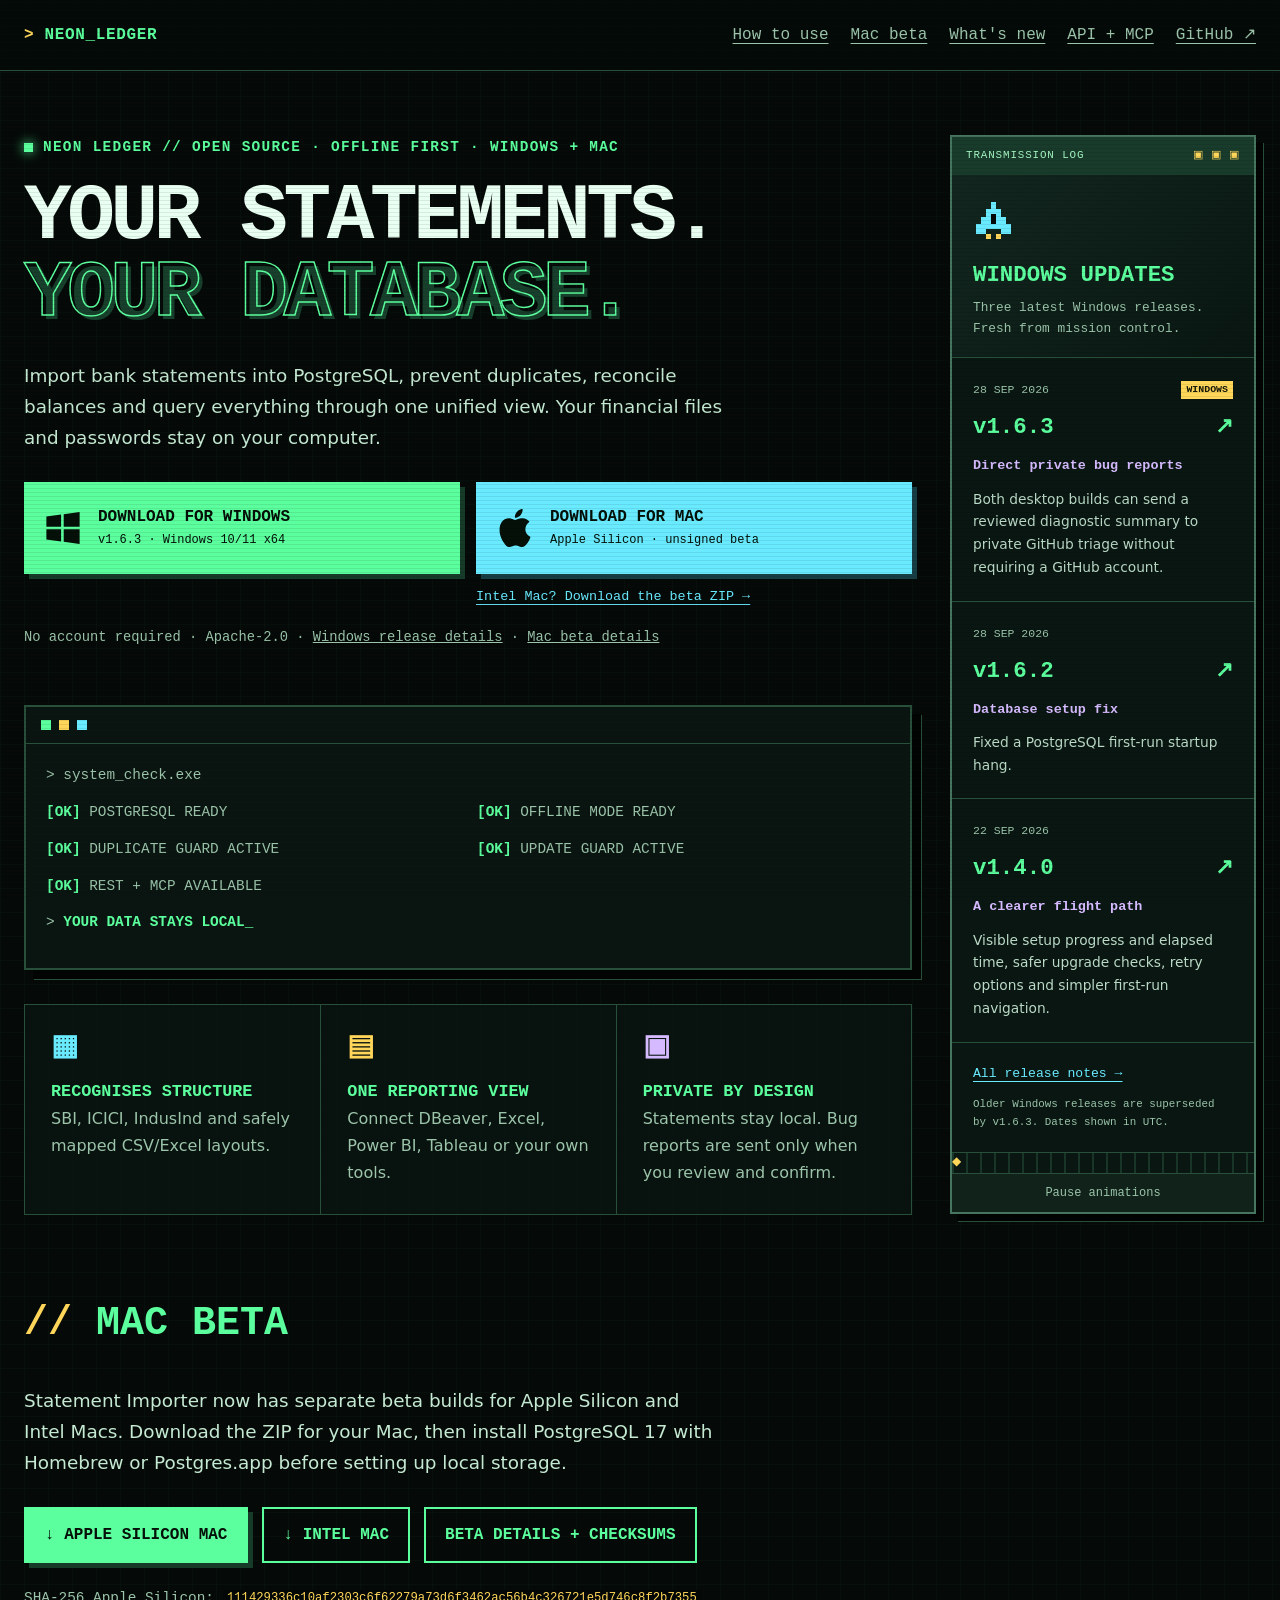
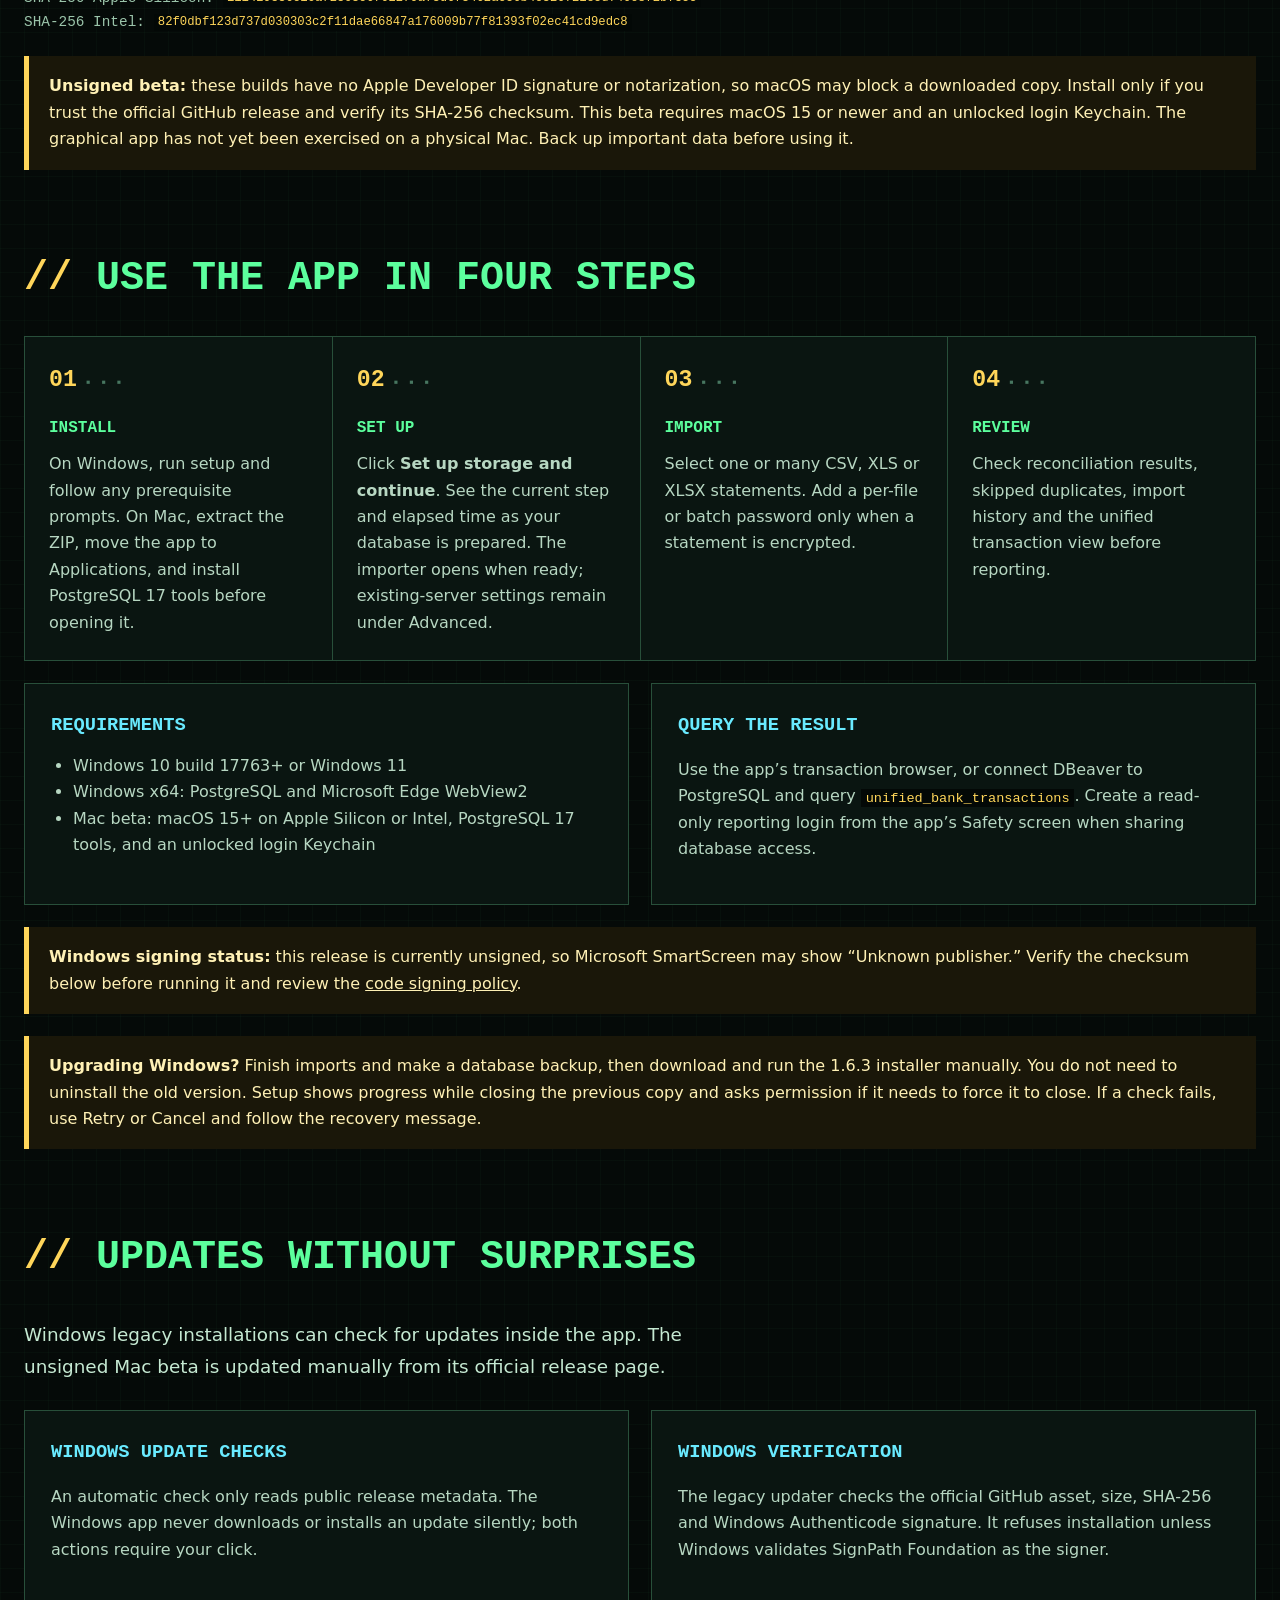
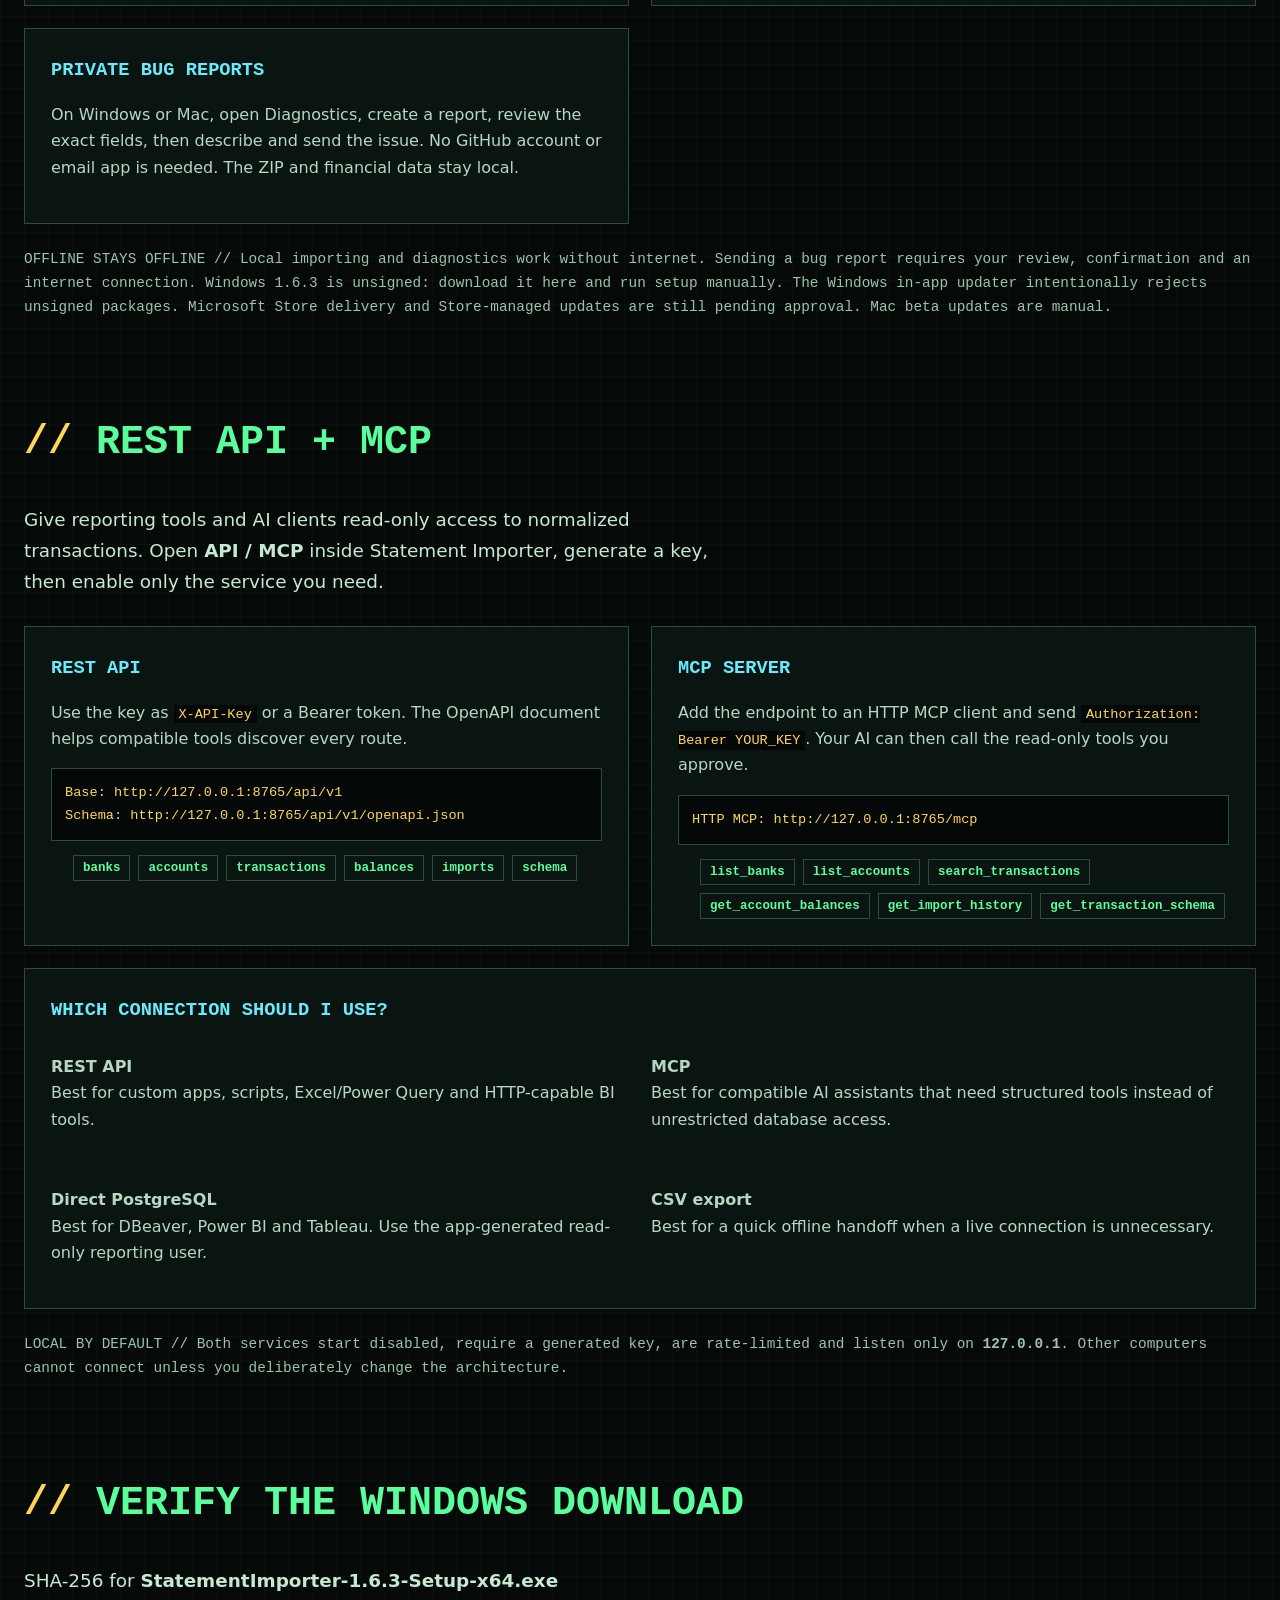
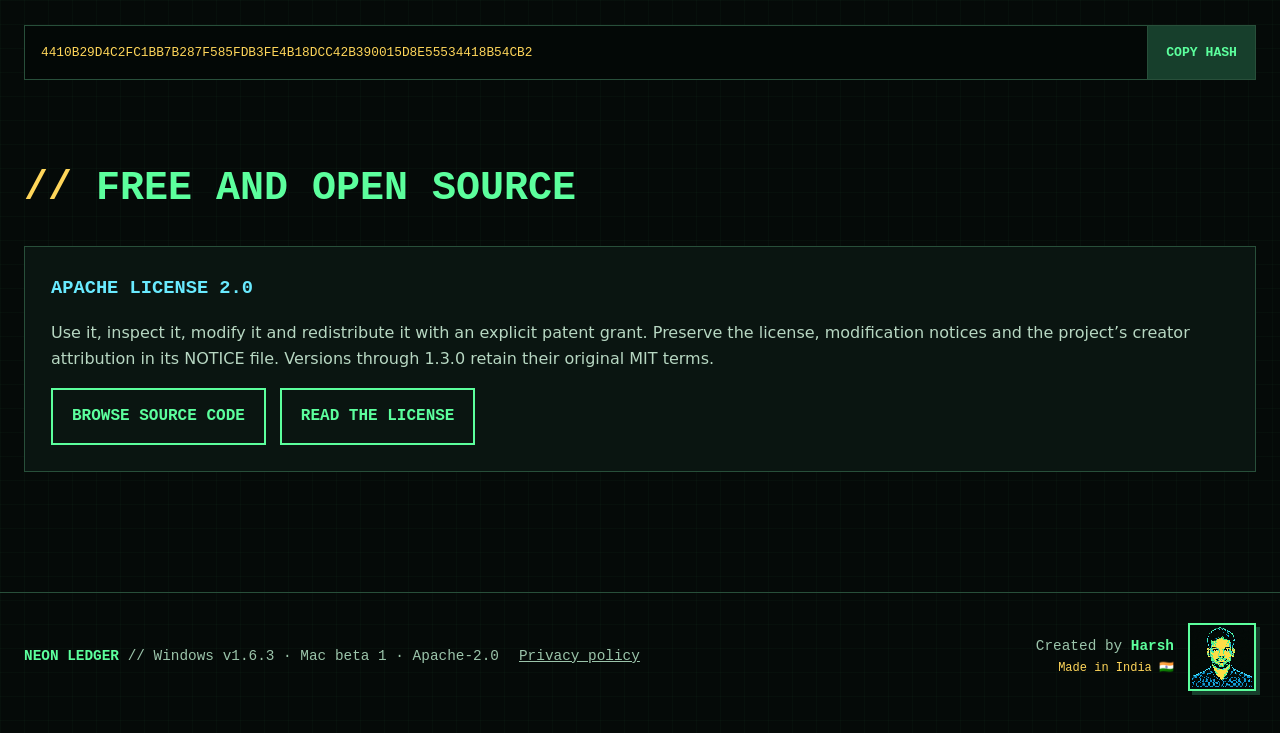
==== commit c947a75e: "Prepare 1.6.3 downloads and private report messaging" ====
--- a/index.html
+++ b/index.html
@@ -227,19 +227,19 @@
         <h1>Your statements.<span>Your database.</span></h1>
         <p class="lede">Import bank statements into PostgreSQL, prevent duplicates, reconcile balances and query everything through one unified view. Your financial files and passwords stay on your computer.</p>
         <div class="platform-downloads" aria-label="Choose your download">
-          <a class="platform-download" href="https://github.com/harsh-91/statement-importer/releases/download/v1.6.2/StatementImporter-1.6.2-Setup-x64.exe">
+          <a class="platform-download" href="https://github.com/harsh-91/statement-importer/releases/download/v1.6.3/StatementImporter-1.6.3-Setup-x64.exe">
             <svg viewBox="0 0 16 16" aria-hidden="true" focusable="false"><path d="M1 3.2 7.2 2.35v5.1H1zm7.3-1L15 1.25v6.2H8.3zM1 8.55h6.2v5.1L1 12.8zm7.3 0H15v6.2l-6.7-.95z"/></svg>
-            <span><strong>Download for Windows</strong><small>v1.6.2 · Windows 10/11 x64</small></span>
+            <span><strong>Download for Windows</strong><small>v1.6.3 · Windows 10/11 x64</small></span>
           </a>
           <div>
-            <a class="platform-download mac" href="https://github.com/harsh-91/statement-importer/releases/download/v1.6.2-mac-beta.1/StatementImporter-1.6.2-macOS-arm64-beta.zip">
+            <a class="platform-download mac" href="https://github.com/harsh-91/statement-importer/releases/download/v1.6.3-mac-beta.1/StatementImporter-1.6.3-macOS-arm64-beta.zip">
               <svg viewBox="0 0 16 16" aria-hidden="true" focusable="false"><path d="M11.182.008C11.148-.03 9.923.023 8.857 1.18c-1.066 1.156-.902 2.482-.878 2.516s1.52.087 2.475-1.258.762-2.391.728-2.43m3.314 11.733c-.048-.096-2.325-1.234-2.113-3.422s1.675-2.789 1.698-2.854-.597-.79-1.254-1.157a3.7 3.7 0 0 0-1.563-.434c-.108-.003-.483-.095-1.254.116-.508.139-1.653.589-1.968.607-.316.018-1.256-.522-2.267-.665-.647-.125-1.333.131-1.824.328-.49.196-1.422.754-2.074 2.237-.652 1.482-.311 3.83-.067 4.56s.625 1.924 1.273 2.796c.576.984 1.34 1.667 1.659 1.899s1.219.386 1.843.067c.502-.308 1.408-.485 1.766-.472.357.013 1.061.154 1.782.539.571.197 1.111.115 1.652-.105.541-.221 1.324-1.059 2.238-2.758q.52-1.185.473-1.282"/></svg>
               <span><strong>Download for Mac</strong><small>Apple Silicon · unsigned beta</small></span>
             </a>
-            <a class="intel-download" href="https://github.com/harsh-91/statement-importer/releases/download/v1.6.2-mac-beta.1/StatementImporter-1.6.2-macOS-x64-beta.zip">Intel Mac? Download the beta ZIP →</a>
+            <a class="intel-download" href="https://github.com/harsh-91/statement-importer/releases/download/v1.6.3-mac-beta.1/StatementImporter-1.6.3-macOS-x64-beta.zip">Intel Mac? Download the beta ZIP →</a>
           </div>
         </div>
-        <p class="micro">No account required · Apache-2.0 · <a href="https://github.com/harsh-91/statement-importer/releases/tag/v1.6.2">Windows release details</a> · <a href="https://github.com/harsh-91/statement-importer/releases/tag/v1.6.2-mac-beta.1">Mac beta details</a></p>
+        <p class="micro">No account required · Apache-2.0 · <a href="https://github.com/harsh-91/statement-importer/releases/tag/v1.6.3">Windows release details</a> · <a href="https://github.com/harsh-91/statement-importer/releases/tag/v1.6.3-mac-beta.1">Mac beta details</a></p>
       </div>
 
       <aside class="terminal" aria-label="Application capabilities">
@@ -259,7 +259,7 @@
     <div class="facts" aria-label="Product summary">
       <div class="fact"><b>Recognises structure</b><span>SBI, ICICI, IndusInd and safely mapped CSV/Excel layouts.</span></div>
       <div class="fact"><b>One reporting view</b><span>Connect DBeaver, Excel, Power BI, Tableau or your own tools.</span></div>
-      <div class="fact"><b>Private by design</b><span>No cloud upload, telemetry or saved statement passwords.</span></div>
+      <div class="fact"><b>Private by design</b><span>Statements stay local. Bug reports are sent only when you review and confirm.</span></div>
     </div>
 
     </div>
@@ -273,9 +273,15 @@
       <ol class="release-list">
         <li class="release-entry">
           <div class="release-meta"><time datetime="2026-09-28">28 SEP 2026</time><span class="new-badge">WINDOWS</span></div>
+          <h3><a href="https://github.com/harsh-91/statement-importer/releases/tag/v1.6.3">v1.6.3 <span aria-hidden="true">↗</span></a></h3>
+          <strong>Direct private bug reports</strong>
+          <p>Both desktop builds can send a reviewed diagnostic summary to private GitHub triage without requiring a GitHub account.</p>
+        </li>
+        <li class="release-entry">
+          <div class="release-meta"><time datetime="2026-09-28">28 SEP 2026</time></div>
           <h3><a href="https://github.com/harsh-91/statement-importer/releases/tag/v1.6.2">v1.6.2 <span aria-hidden="true">↗</span></a></h3>
           <strong>Database setup fix</strong>
-          <p>Fixes a PostgreSQL first-run startup hang. This unsigned Windows installer is a manual update while Store approval is pending.</p>
+          <p>Fixed a PostgreSQL first-run startup hang.</p>
         </li>
         <li class="release-entry">
           <div class="release-meta"><time datetime="2026-09-22">22 SEP 2026</time></div>
@@ -283,15 +289,9 @@
           <strong>A clearer flight path</strong>
           <p>Visible setup progress and elapsed time, safer upgrade checks, retry options and simpler first-run navigation.</p>
         </li>
-        <li class="release-entry">
-          <div class="release-meta"><time datetime="2026-09-21">21 SEP 2026</time></div>
-          <h3><a href="https://github.com/harsh-91/statement-importer/releases/tag/v1.3.5">v1.3.5 <span aria-hidden="true">↗</span></a></h3>
-          <strong>Installer preparation</strong>
-          <p>Removed the blocking wait on older app launchers during upgrade preparation.</p>
-        </li>
       </ol>
       <a class="all-releases" href="https://github.com/harsh-91/statement-importer/releases">All release notes →</a>
-      <p class="rail-note">Older Windows releases are superseded by v1.6.2. Dates shown in UTC.</p>
+      <p class="rail-note">Older Windows releases are superseded by v1.6.3. Dates shown in UTC.</p>
       <div class="arcade-track" aria-hidden="true"><span>◆</span></div>
       <button class="motion-control" type="button" aria-pressed="false" hidden>Pause animations</button>
     </aside>
@@ -301,11 +301,11 @@
       <h2 id="mac-beta-title">Mac beta</h2>
       <p class="lede">Statement Importer now has separate beta builds for Apple Silicon and Intel Macs. Download the ZIP for your Mac, then install PostgreSQL 17 with Homebrew or Postgres.app before setting up local storage.</p>
       <div class="actions">
-        <a class="button" href="https://github.com/harsh-91/statement-importer/releases/download/v1.6.2-mac-beta.1/StatementImporter-1.6.2-macOS-arm64-beta.zip">↓ Apple Silicon Mac</a>
-        <a class="button secondary" href="https://github.com/harsh-91/statement-importer/releases/download/v1.6.2-mac-beta.1/StatementImporter-1.6.2-macOS-x64-beta.zip">↓ Intel Mac</a>
-        <a class="button secondary" href="https://github.com/harsh-91/statement-importer/releases/tag/v1.6.2-mac-beta.1">Beta details + checksums</a>
-      </div>
-      <p class="security-note">SHA-256 Apple Silicon: <code>3c3c68b7ebdacdddc24376692feaa2047660cb7137015d8ee59b7972e6e6f166</code><br>SHA-256 Intel: <code>e54a5b56ab8cd6ce70124975c3fbeb14b2971c7d49c704806f94add4a3409141</code></p>
+        <a class="button" href="https://github.com/harsh-91/statement-importer/releases/download/v1.6.3-mac-beta.1/StatementImporter-1.6.3-macOS-arm64-beta.zip">↓ Apple Silicon Mac</a>
+        <a class="button secondary" href="https://github.com/harsh-91/statement-importer/releases/download/v1.6.3-mac-beta.1/StatementImporter-1.6.3-macOS-x64-beta.zip">↓ Intel Mac</a>
+        <a class="button secondary" href="https://github.com/harsh-91/statement-importer/releases/tag/v1.6.3-mac-beta.1">Beta details + checksums</a>
+      </div>
+      <p class="security-note">SHA-256 Apple Silicon: <code>111429336c10af2303c6f62279a73d6f3462ac56b4c326721e5d746c8f2b7355</code><br>SHA-256 Intel: <code>82f0dbf123d737d030303c2f11dae66847a176009b77f81393f02ec41cd9edc8</code></p>
       <div class="notice"><strong>Unsigned beta:</strong> these builds have no Apple Developer ID signature or notarization, so macOS may block a downloaded copy. Install only if you trust the official GitHub release and verify its SHA-256 checksum. This beta requires macOS 15 or newer and an unlocked login Keychain. The graphical app has not yet been exercised on a physical Mac. Back up important data before using it.</div>
     </section>
 
@@ -332,7 +332,7 @@
         </article>
       </div>
       <div class="notice"><strong>Windows signing status:</strong> this release is currently unsigned, so Microsoft SmartScreen may show “Unknown publisher.” Verify the checksum below before running it and review the <a href="https://github.com/harsh-91/statement-importer/blob/main/CODE_SIGNING.md">code signing policy</a>.</div>
-      <div class="notice"><strong>Upgrading Windows?</strong> Finish imports and make a database backup, then download and run the 1.6.2 installer manually. You do not need to uninstall the old version. Setup shows progress while closing the previous copy and asks permission if it needs to force it to close. If a check fails, use Retry or Cancel and follow the recovery message.</div>
+      <div class="notice"><strong>Upgrading Windows?</strong> Finish imports and make a database backup, then download and run the 1.6.3 installer manually. You do not need to uninstall the old version. Setup shows progress while closing the previous copy and asks permission if it needs to force it to close. If a check fails, use Retry or Cancel and follow the recovery message.</div>
     </section>
 
     <section id="updates" aria-labelledby="updates-title">
@@ -341,8 +341,9 @@
       <div class="grid">
         <article class="card"><h3>Windows update checks</h3><p>An automatic check only reads public release metadata. The Windows app never downloads or installs an update silently; both actions require your click.</p></article>
         <article class="card"><h3>Windows verification</h3><p>The legacy updater checks the official GitHub asset, size, SHA-256 and Windows Authenticode signature. It refuses installation unless Windows validates SignPath Foundation as the signer.</p></article>
-      </div>
-      <p class="security-note">OFFLINE STAYS OFFLINE // Leave automatic checks disabled and every local feature continues to work without internet. Windows 1.6.2 is unsigned: download it here and run setup manually. The Windows in-app updater intentionally rejects unsigned packages. Microsoft Store delivery and Store-managed updates are still pending approval. Mac beta updates are manual.</p>
+        <article class="card"><h3>Private bug reports</h3><p>On Windows or Mac, open Diagnostics, create a report, review the exact fields, then describe and send the issue. No GitHub account or email app is needed. The ZIP and financial data stay local.</p></article>
+      </div>
+      <p class="security-note">OFFLINE STAYS OFFLINE // Local importing and diagnostics work without internet. Sending a bug report requires your review, confirmation and an internet connection. Windows 1.6.3 is unsigned: download it here and run setup manually. The Windows in-app updater intentionally rejects unsigned packages. Microsoft Store delivery and Store-managed updates are still pending approval. Mac beta updates are manual.</p>
     </section>
 
     <section id="api-mcp" aria-labelledby="access-title">
@@ -376,9 +377,9 @@
 
     <section aria-labelledby="verify-title">
       <h2 id="verify-title">Verify the Windows download</h2>
-      <p class="lede">SHA-256 for <strong>StatementImporter-1.6.2-Setup-x64.exe</strong></p>
+      <p class="lede">SHA-256 for <strong>StatementImporter-1.6.3-Setup-x64.exe</strong></p>
       <div class="checksum">
-        <code id="hash">0E8D76765B3835510025214917BAE10094939AA6F93066CF93E063F791D312E5</code>
+        <code id="hash">4410B29D4C2FC1BB7B287F585FDB3FE4B18DCC42B390015D8E55534418B54CB2</code>
         <button class="copy" type="button" id="copy-hash">COPY HASH</button>
       </div>
     </section>
@@ -399,7 +400,7 @@
 
   <footer>
     <div class="shell">
-      <span><strong>NEON LEDGER</strong> // Windows v1.6.2 · Mac beta 1 · Apache-2.0</span>
+      <span><strong>NEON LEDGER</strong> // Windows v1.6.3 · Mac beta 1 · Apache-2.0</span>
       <a href="privacy.html">Privacy policy</a>
       <span class="footer-creator"><span>Created by <strong>Harsh</strong><small>Made in India 🇮🇳</small></span><img class="footer-portrait" src="harsh-2bit.png" alt="Two-bit pixel portrait of Harsh" width="68" height="68"></span>
     </div>
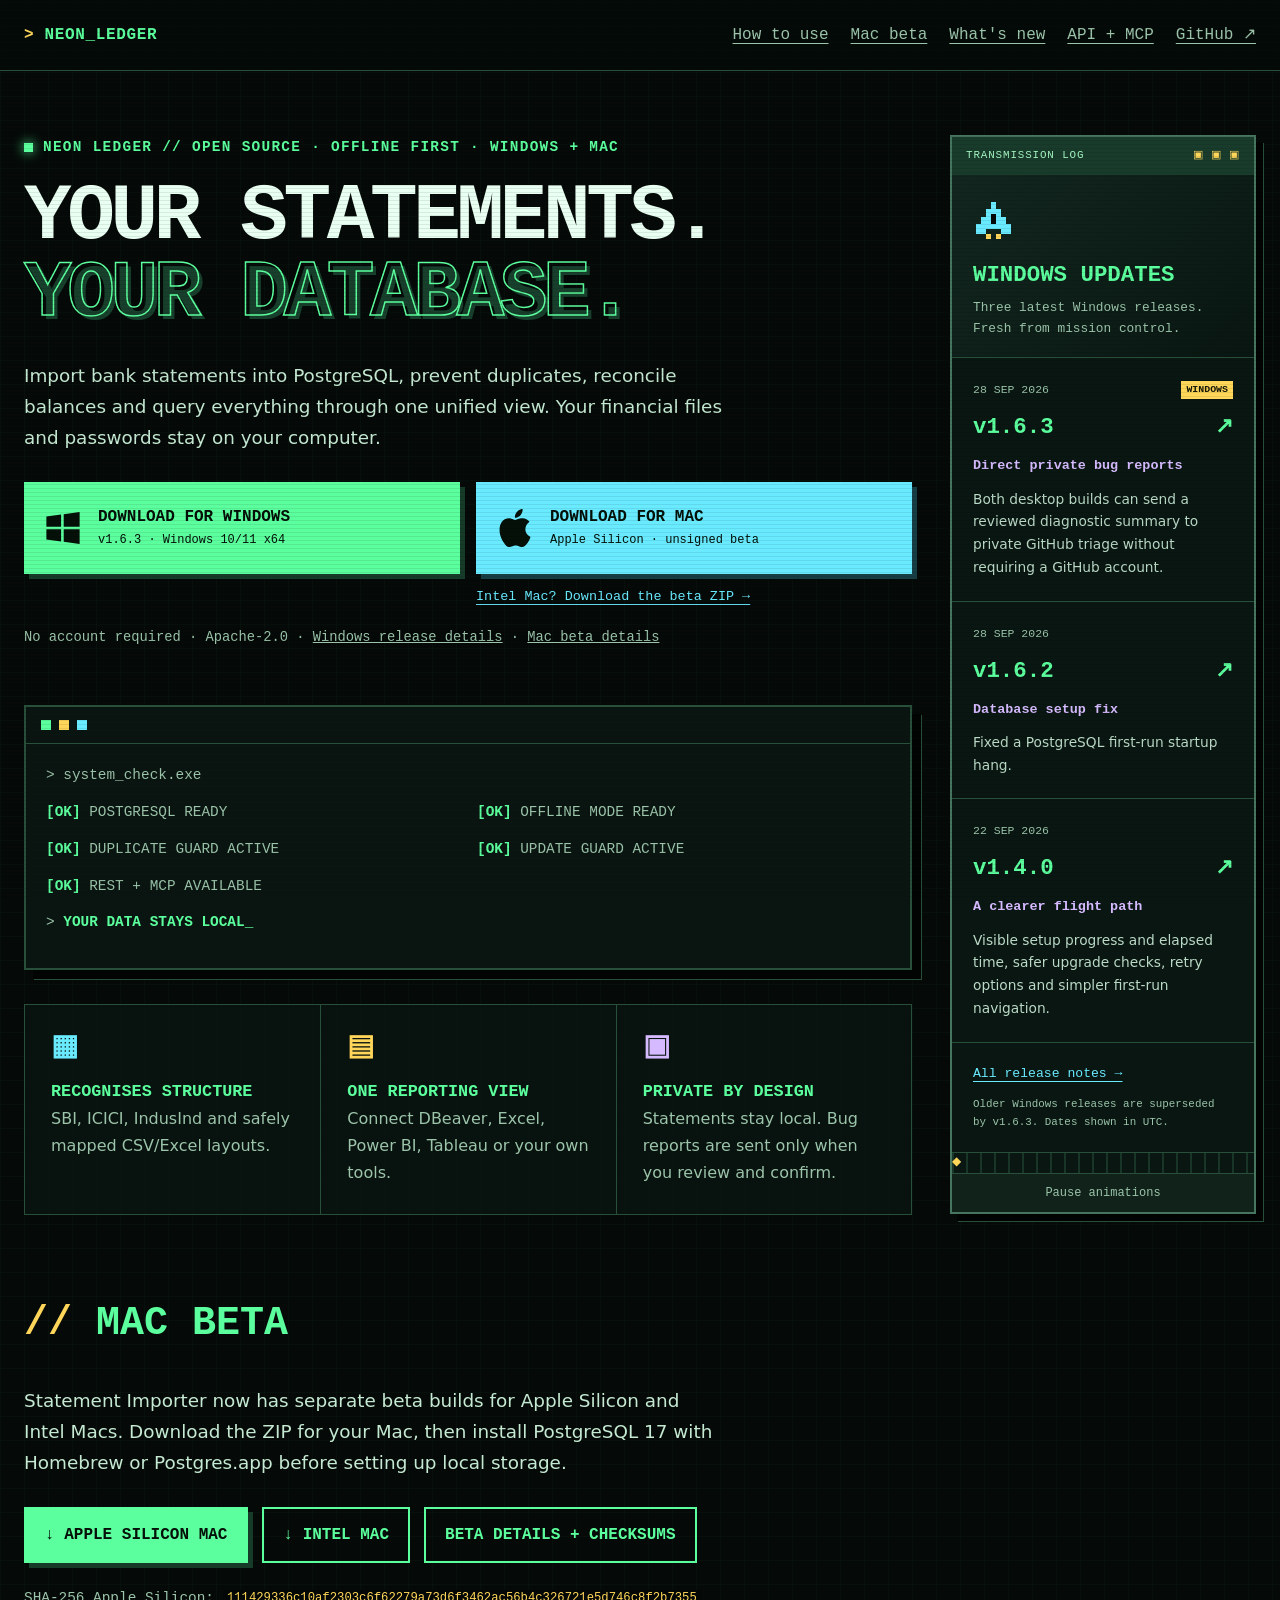
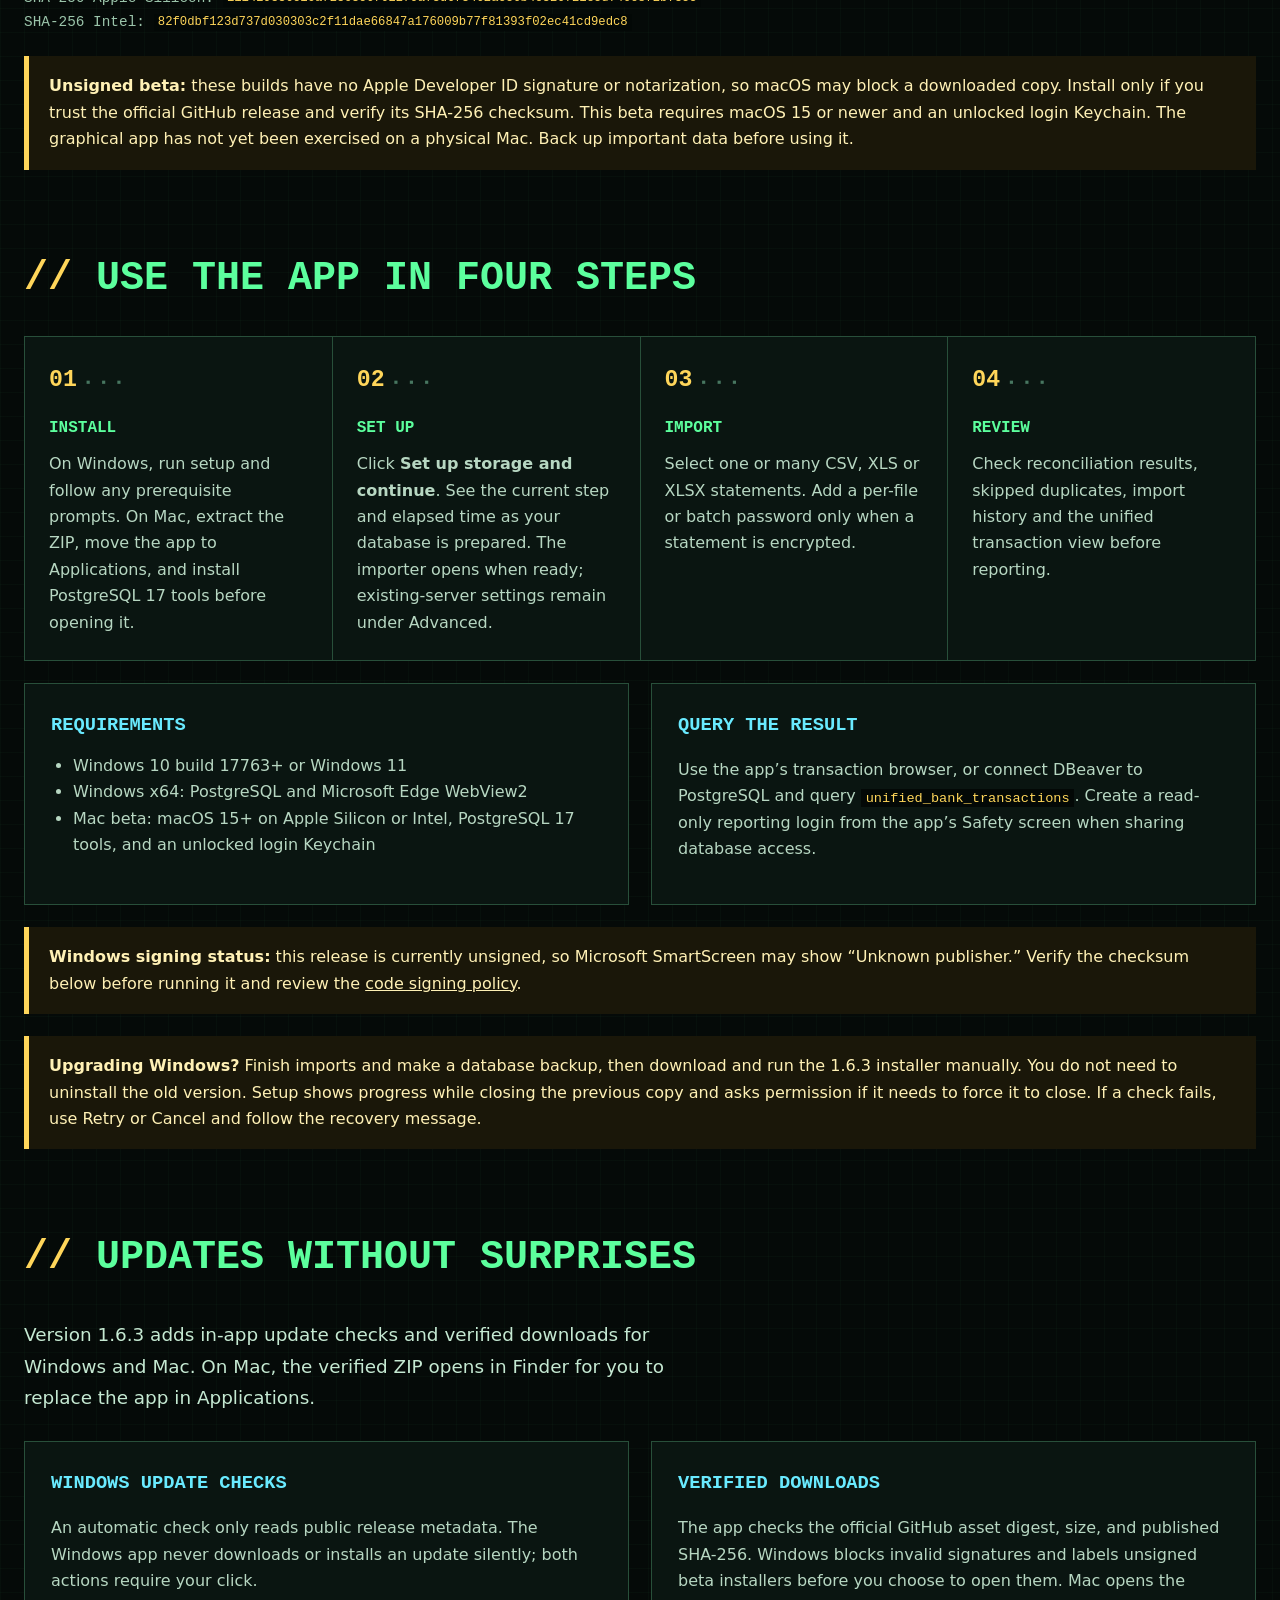
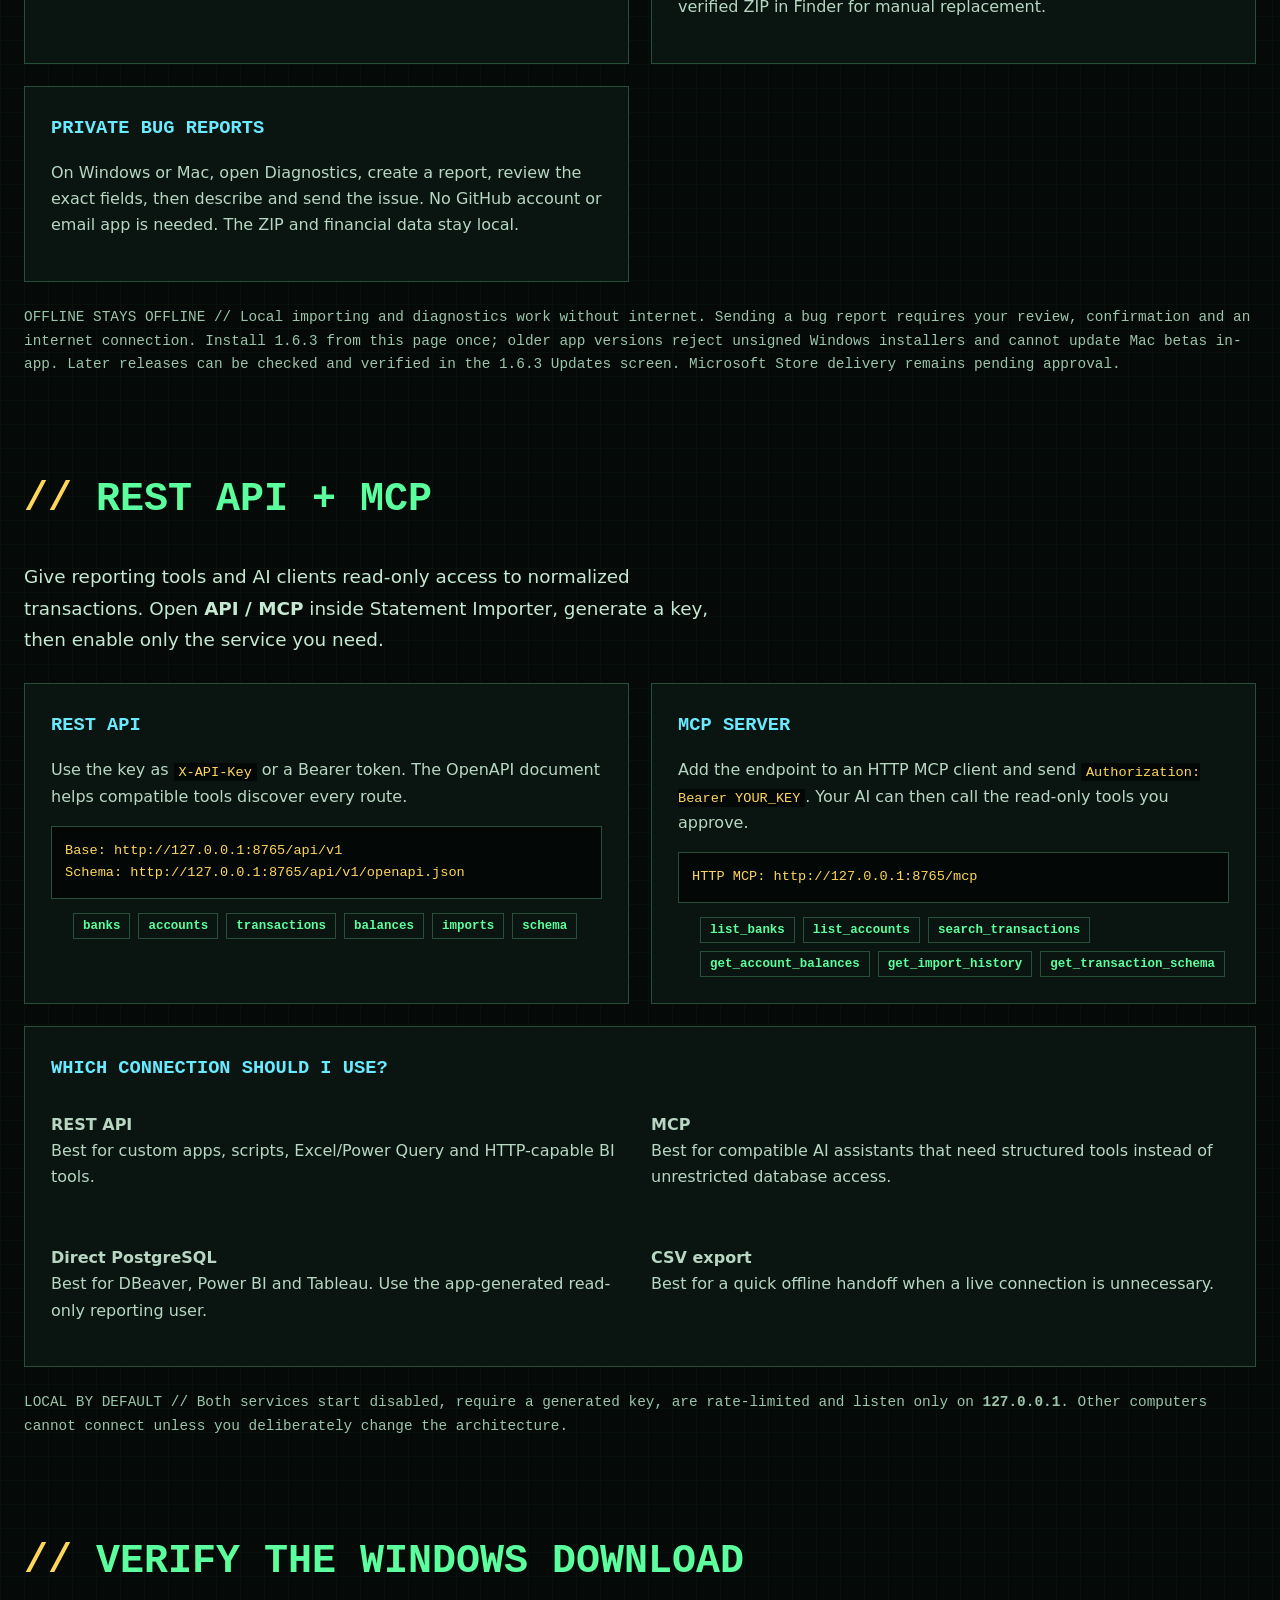
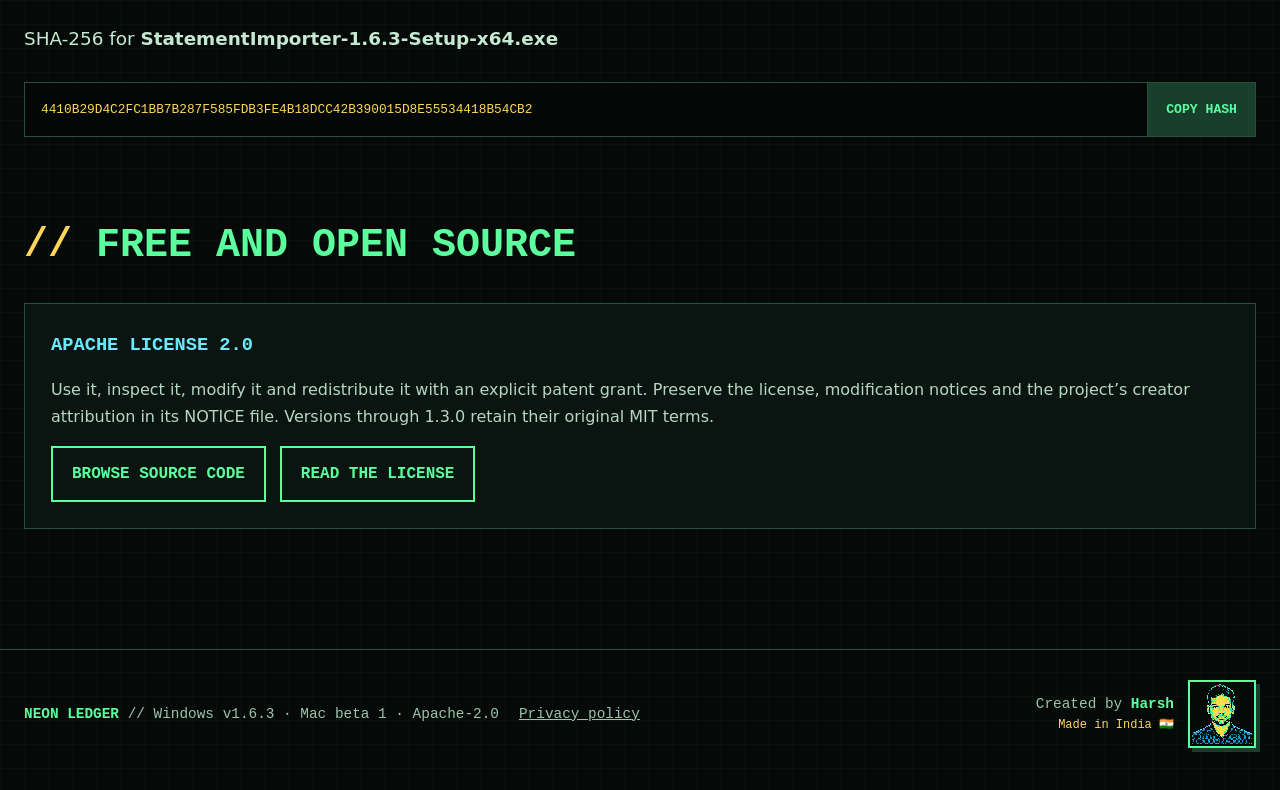
==== commit b6803550: "Describe in-app beta update controls" ====
--- a/index.html
+++ b/index.html
@@ -337,13 +337,13 @@
 
     <section id="updates" aria-labelledby="updates-title">
       <h2 id="updates-title">Updates without surprises</h2>
-      <p class="lede">Windows legacy installations can check for updates inside the app. The unsigned Mac beta is updated manually from its official release page.</p>
+      <p class="lede">Version 1.6.3 adds in-app update checks and verified downloads for Windows and Mac. On Mac, the verified ZIP opens in Finder for you to replace the app in Applications.</p>
       <div class="grid">
         <article class="card"><h3>Windows update checks</h3><p>An automatic check only reads public release metadata. The Windows app never downloads or installs an update silently; both actions require your click.</p></article>
-        <article class="card"><h3>Windows verification</h3><p>The legacy updater checks the official GitHub asset, size, SHA-256 and Windows Authenticode signature. It refuses installation unless Windows validates SignPath Foundation as the signer.</p></article>
+        <article class="card"><h3>Verified downloads</h3><p>The app checks the official GitHub asset digest, size, and published SHA-256. Windows blocks invalid signatures and labels unsigned beta installers before you choose to open them. Mac opens the verified ZIP in Finder for manual replacement.</p></article>
         <article class="card"><h3>Private bug reports</h3><p>On Windows or Mac, open Diagnostics, create a report, review the exact fields, then describe and send the issue. No GitHub account or email app is needed. The ZIP and financial data stay local.</p></article>
       </div>
-      <p class="security-note">OFFLINE STAYS OFFLINE // Local importing and diagnostics work without internet. Sending a bug report requires your review, confirmation and an internet connection. Windows 1.6.3 is unsigned: download it here and run setup manually. The Windows in-app updater intentionally rejects unsigned packages. Microsoft Store delivery and Store-managed updates are still pending approval. Mac beta updates are manual.</p>
+      <p class="security-note">OFFLINE STAYS OFFLINE // Local importing and diagnostics work without internet. Sending a bug report requires your review, confirmation and an internet connection. Install 1.6.3 from this page once; older app versions reject unsigned Windows installers and cannot update Mac betas in-app. Later releases can be checked and verified in the 1.6.3 Updates screen. Microsoft Store delivery remains pending approval.</p>
     </section>
 
     <section id="api-mcp" aria-labelledby="access-title">
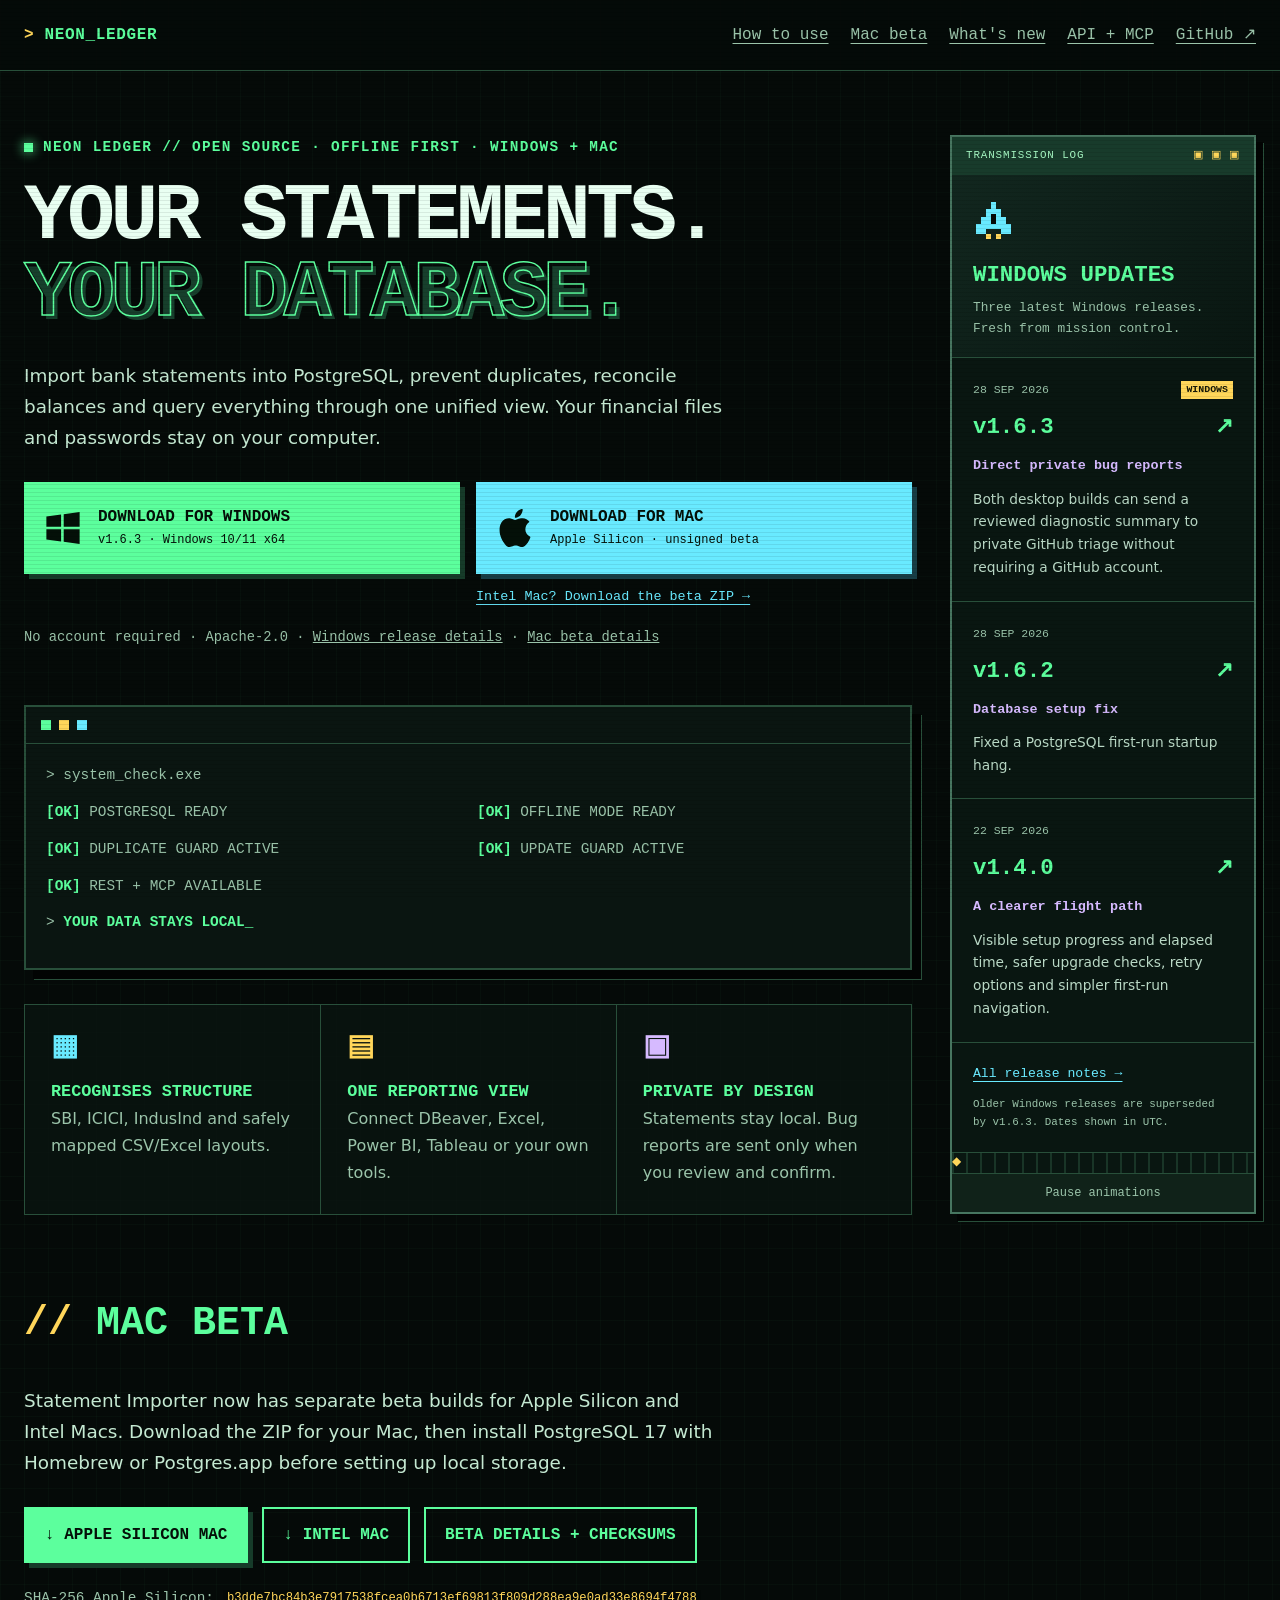
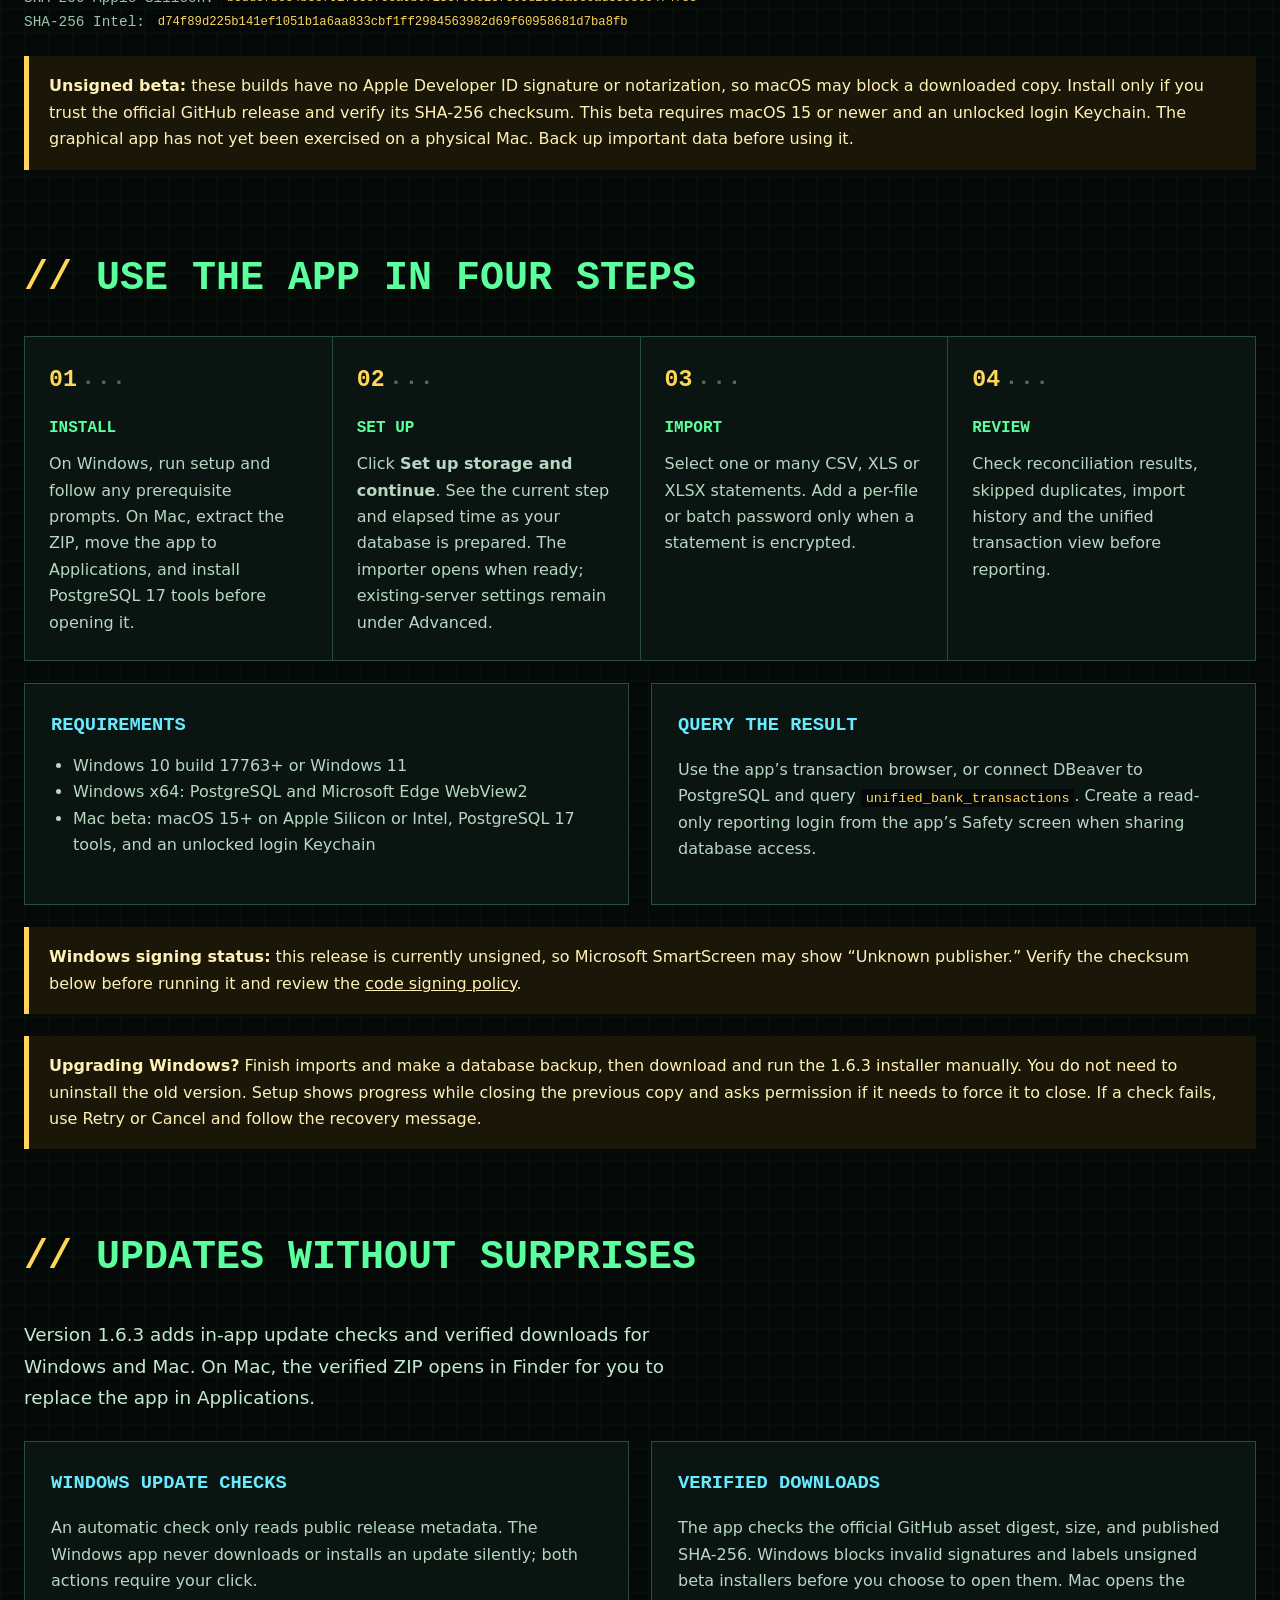
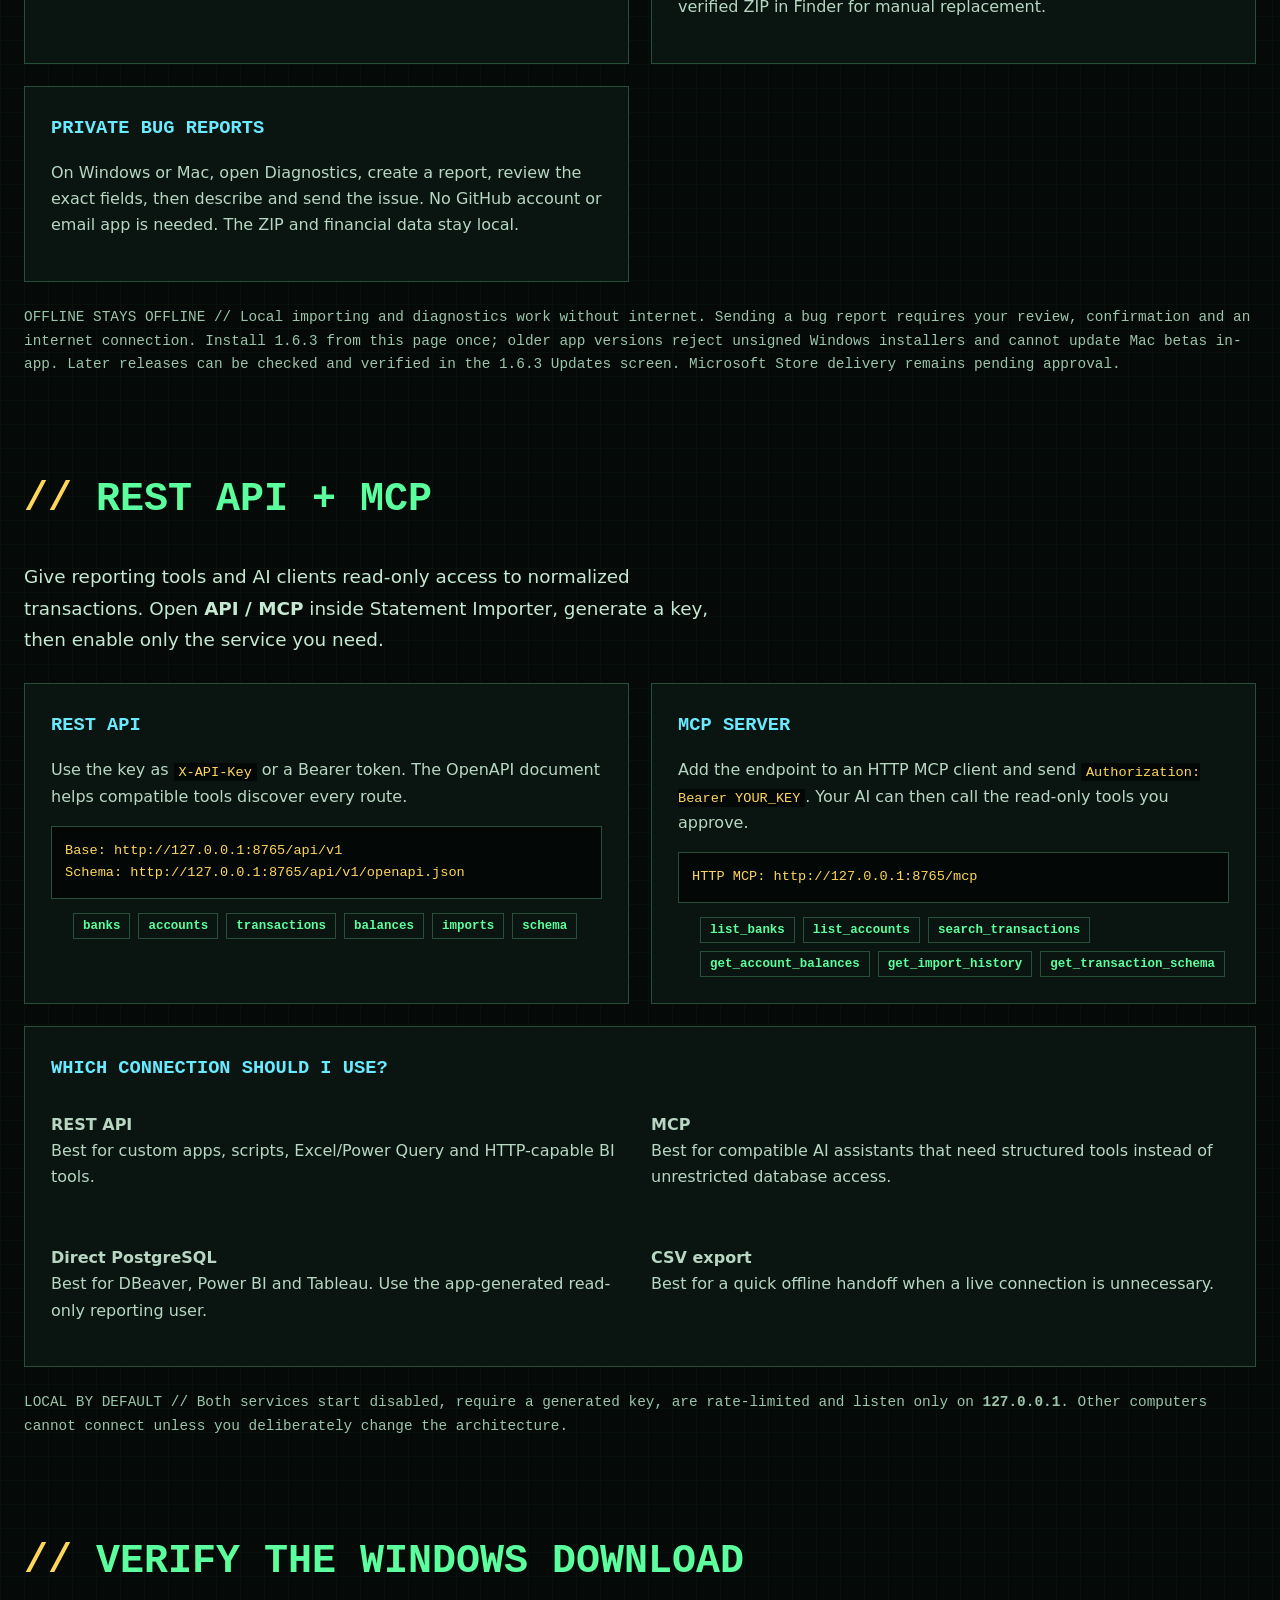
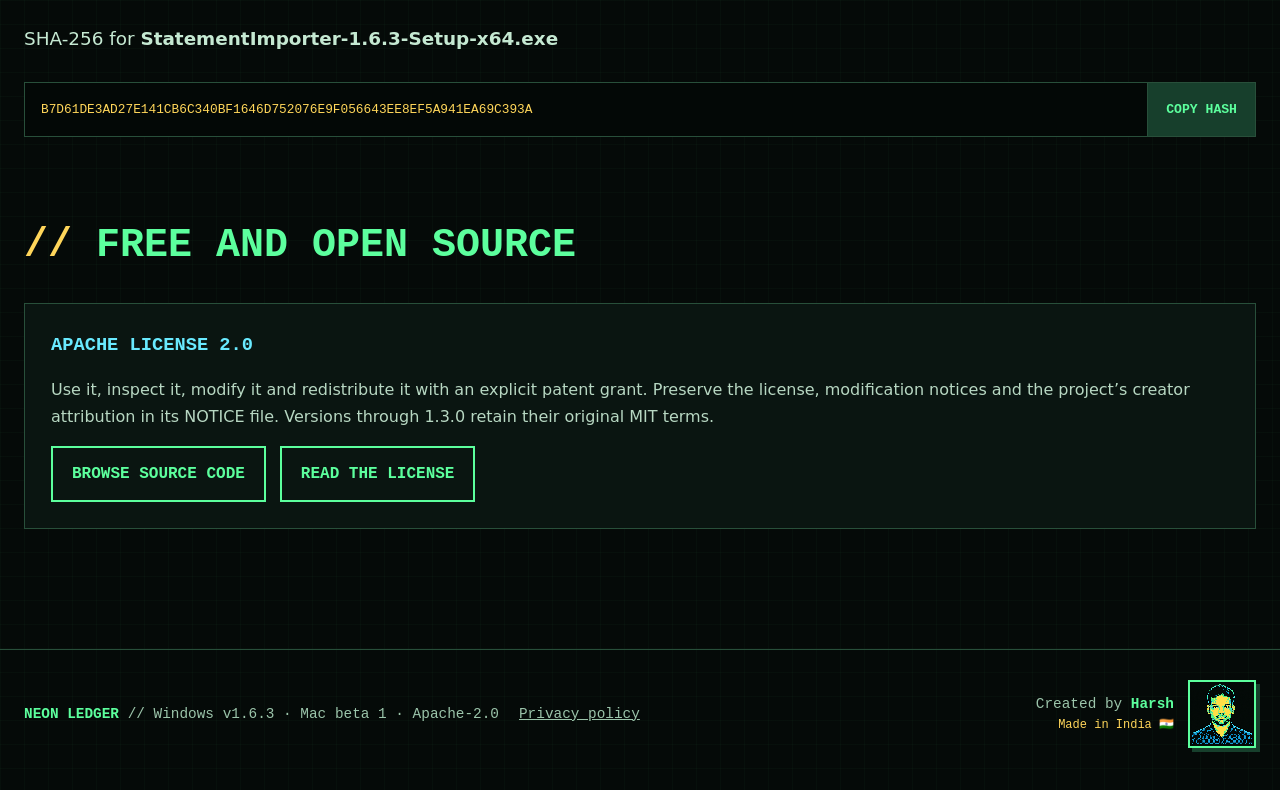
==== commit c41d76d0: "Refresh 1.6.3 installer and Mac beta checksums" ====
--- a/index.html
+++ b/index.html
@@ -305,7 +305,7 @@
         <a class="button secondary" href="https://github.com/harsh-91/statement-importer/releases/download/v1.6.3-mac-beta.1/StatementImporter-1.6.3-macOS-x64-beta.zip">↓ Intel Mac</a>
         <a class="button secondary" href="https://github.com/harsh-91/statement-importer/releases/tag/v1.6.3-mac-beta.1">Beta details + checksums</a>
       </div>
-      <p class="security-note">SHA-256 Apple Silicon: <code>111429336c10af2303c6f62279a73d6f3462ac56b4c326721e5d746c8f2b7355</code><br>SHA-256 Intel: <code>82f0dbf123d737d030303c2f11dae66847a176009b77f81393f02ec41cd9edc8</code></p>
+      <p class="security-note">SHA-256 Apple Silicon: <code>b3dde7bc84b3e7917538fcea0b6713ef69813f809d288ea9e0ad33e8694f4788</code><br>SHA-256 Intel: <code>d74f89d225b141ef1051b1a6aa833cbf1ff2984563982d69f60958681d7ba8fb</code></p>
       <div class="notice"><strong>Unsigned beta:</strong> these builds have no Apple Developer ID signature or notarization, so macOS may block a downloaded copy. Install only if you trust the official GitHub release and verify its SHA-256 checksum. This beta requires macOS 15 or newer and an unlocked login Keychain. The graphical app has not yet been exercised on a physical Mac. Back up important data before using it.</div>
     </section>
 
@@ -379,7 +379,7 @@
       <h2 id="verify-title">Verify the Windows download</h2>
       <p class="lede">SHA-256 for <strong>StatementImporter-1.6.3-Setup-x64.exe</strong></p>
       <div class="checksum">
-        <code id="hash">4410B29D4C2FC1BB7B287F585FDB3FE4B18DCC42B390015D8E55534418B54CB2</code>
+        <code id="hash">B7D61DE3AD27E141CB6C340BF1646D752076E9F056643EE8EF5A941EA69C393A</code>
         <button class="copy" type="button" id="copy-hash">COPY HASH</button>
       </div>
     </section>
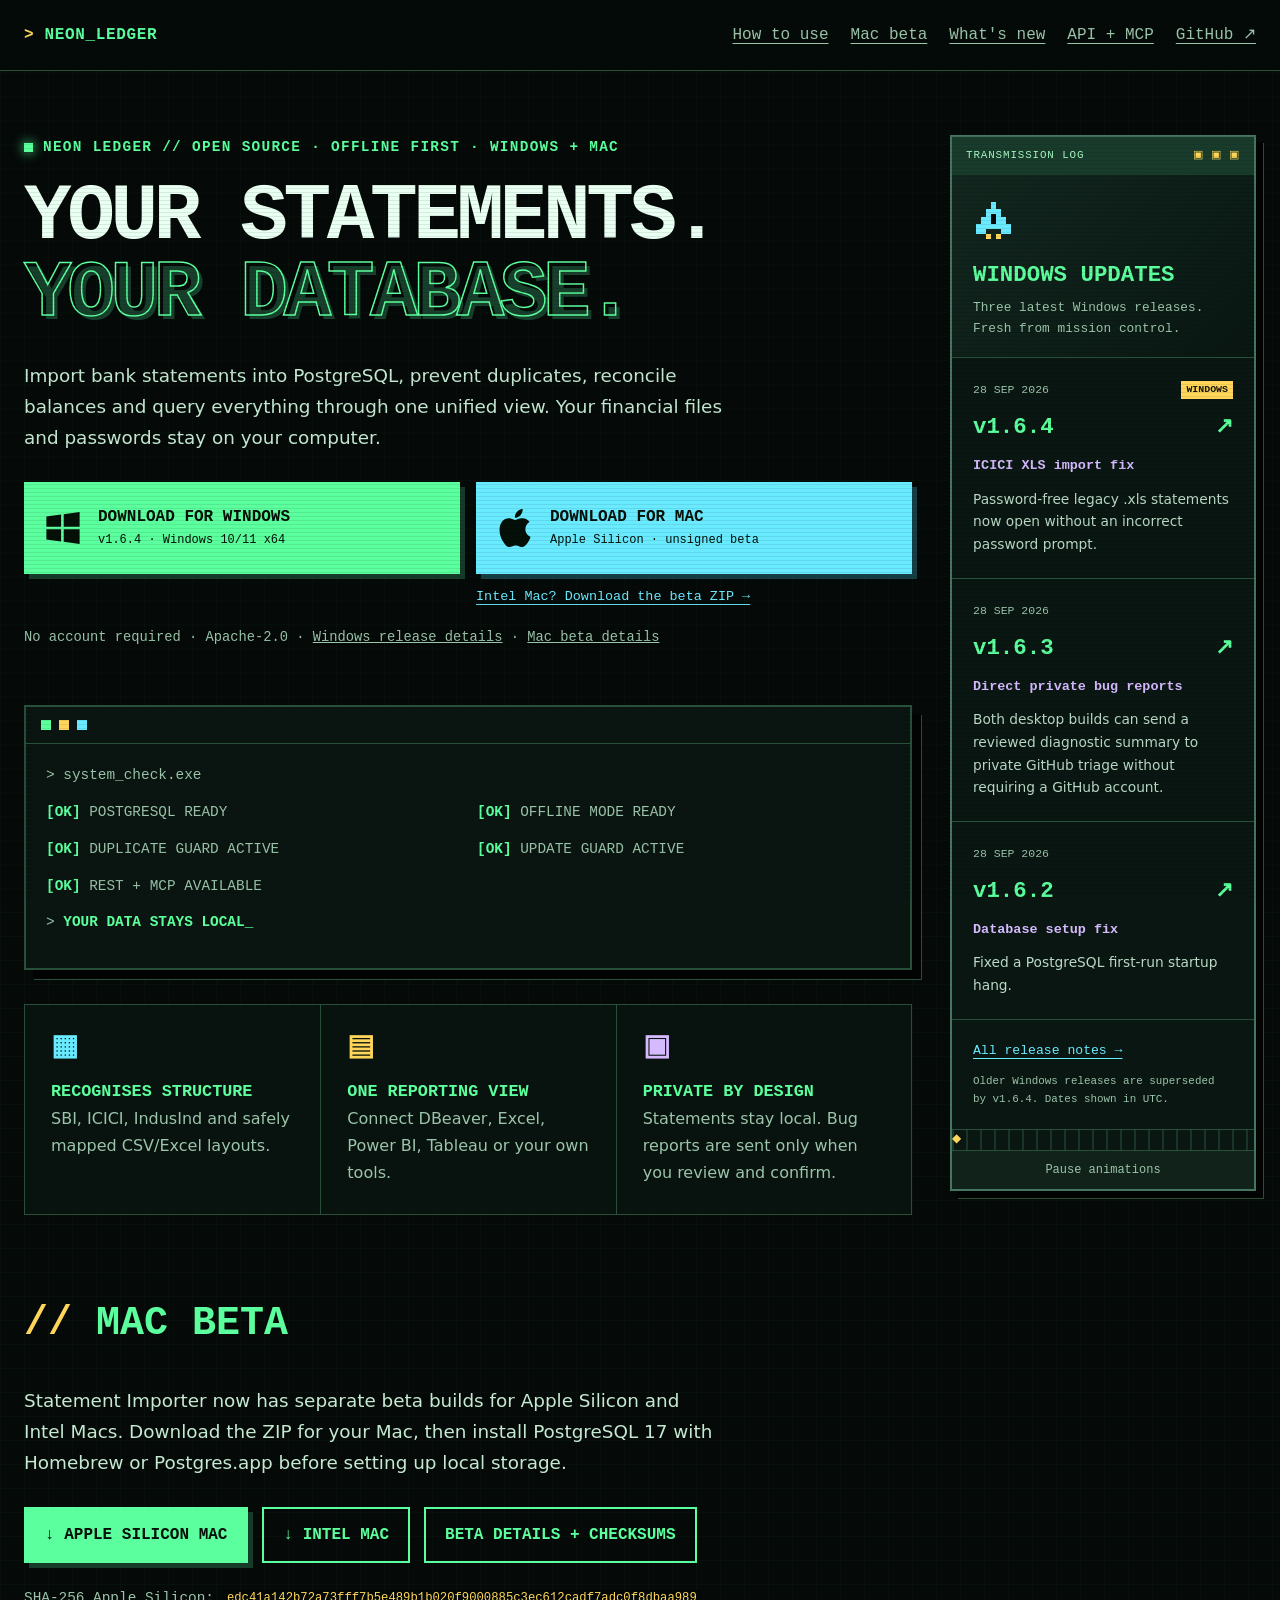
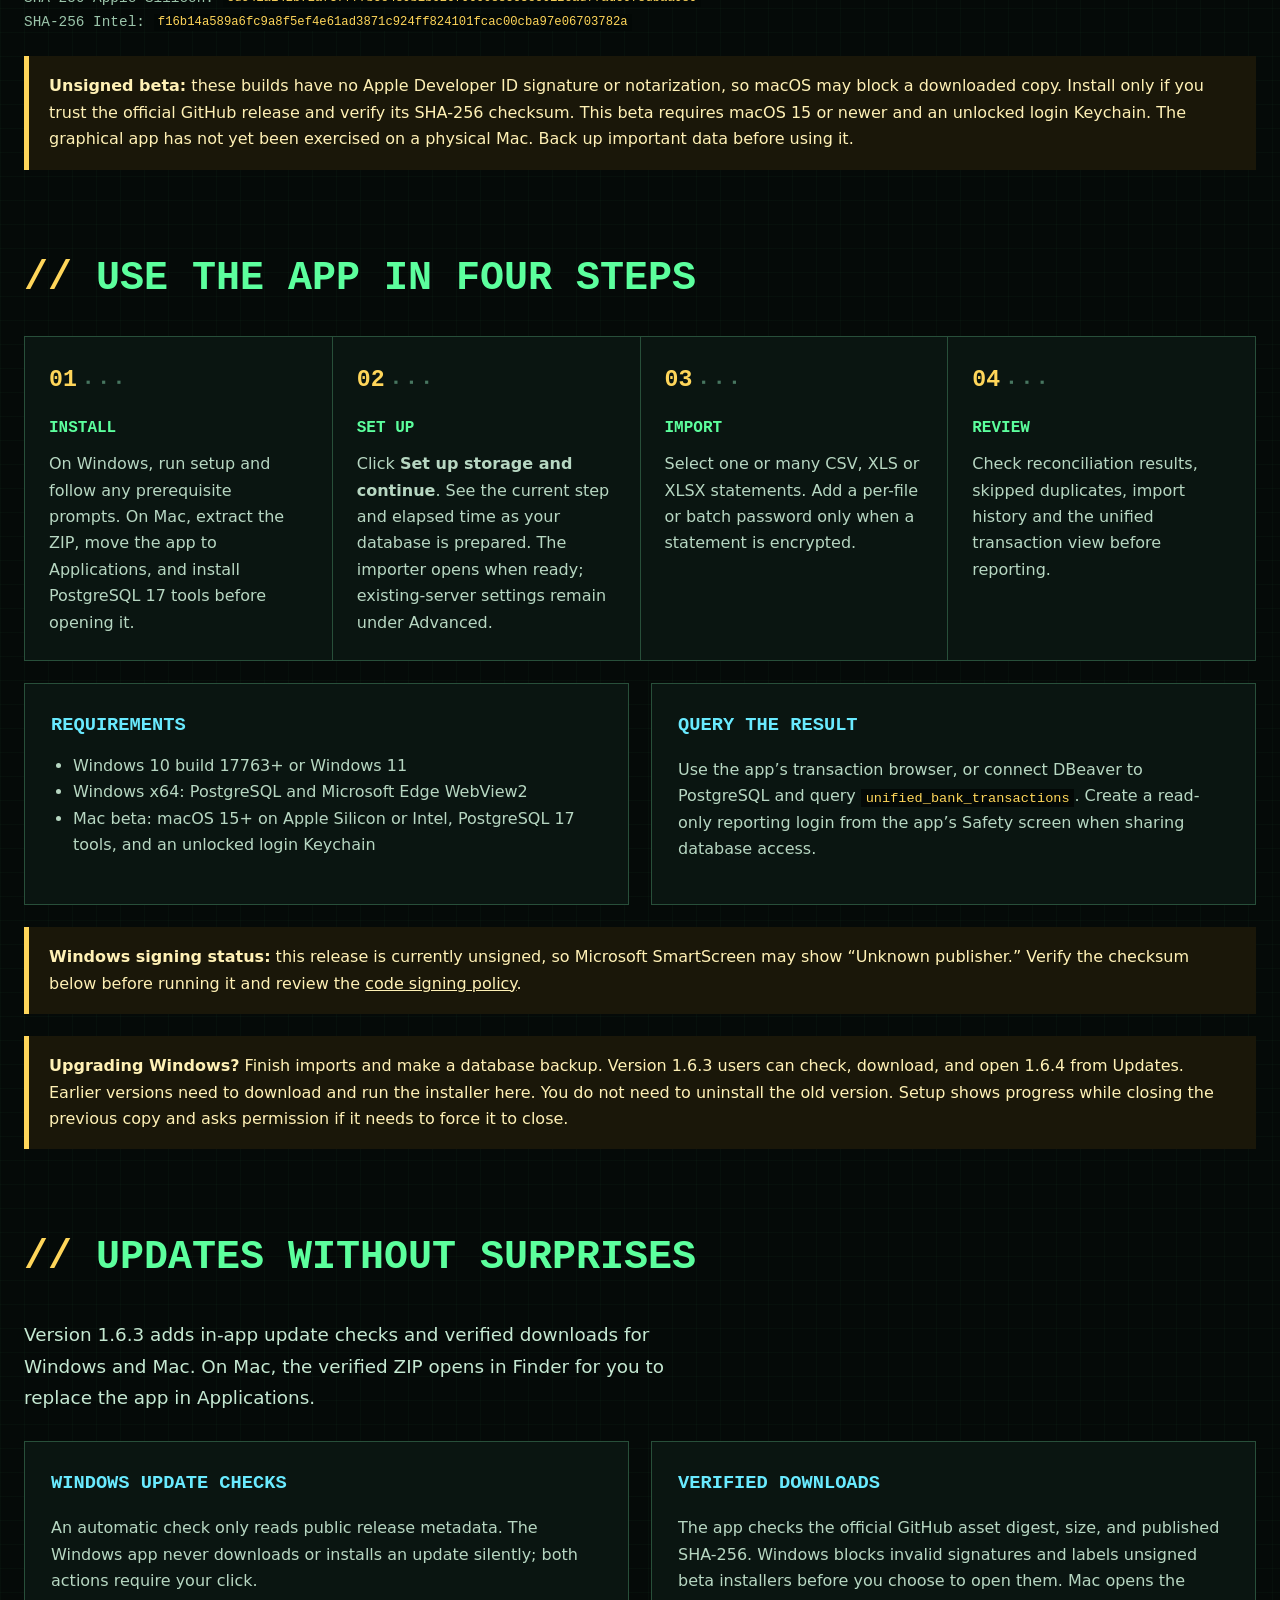
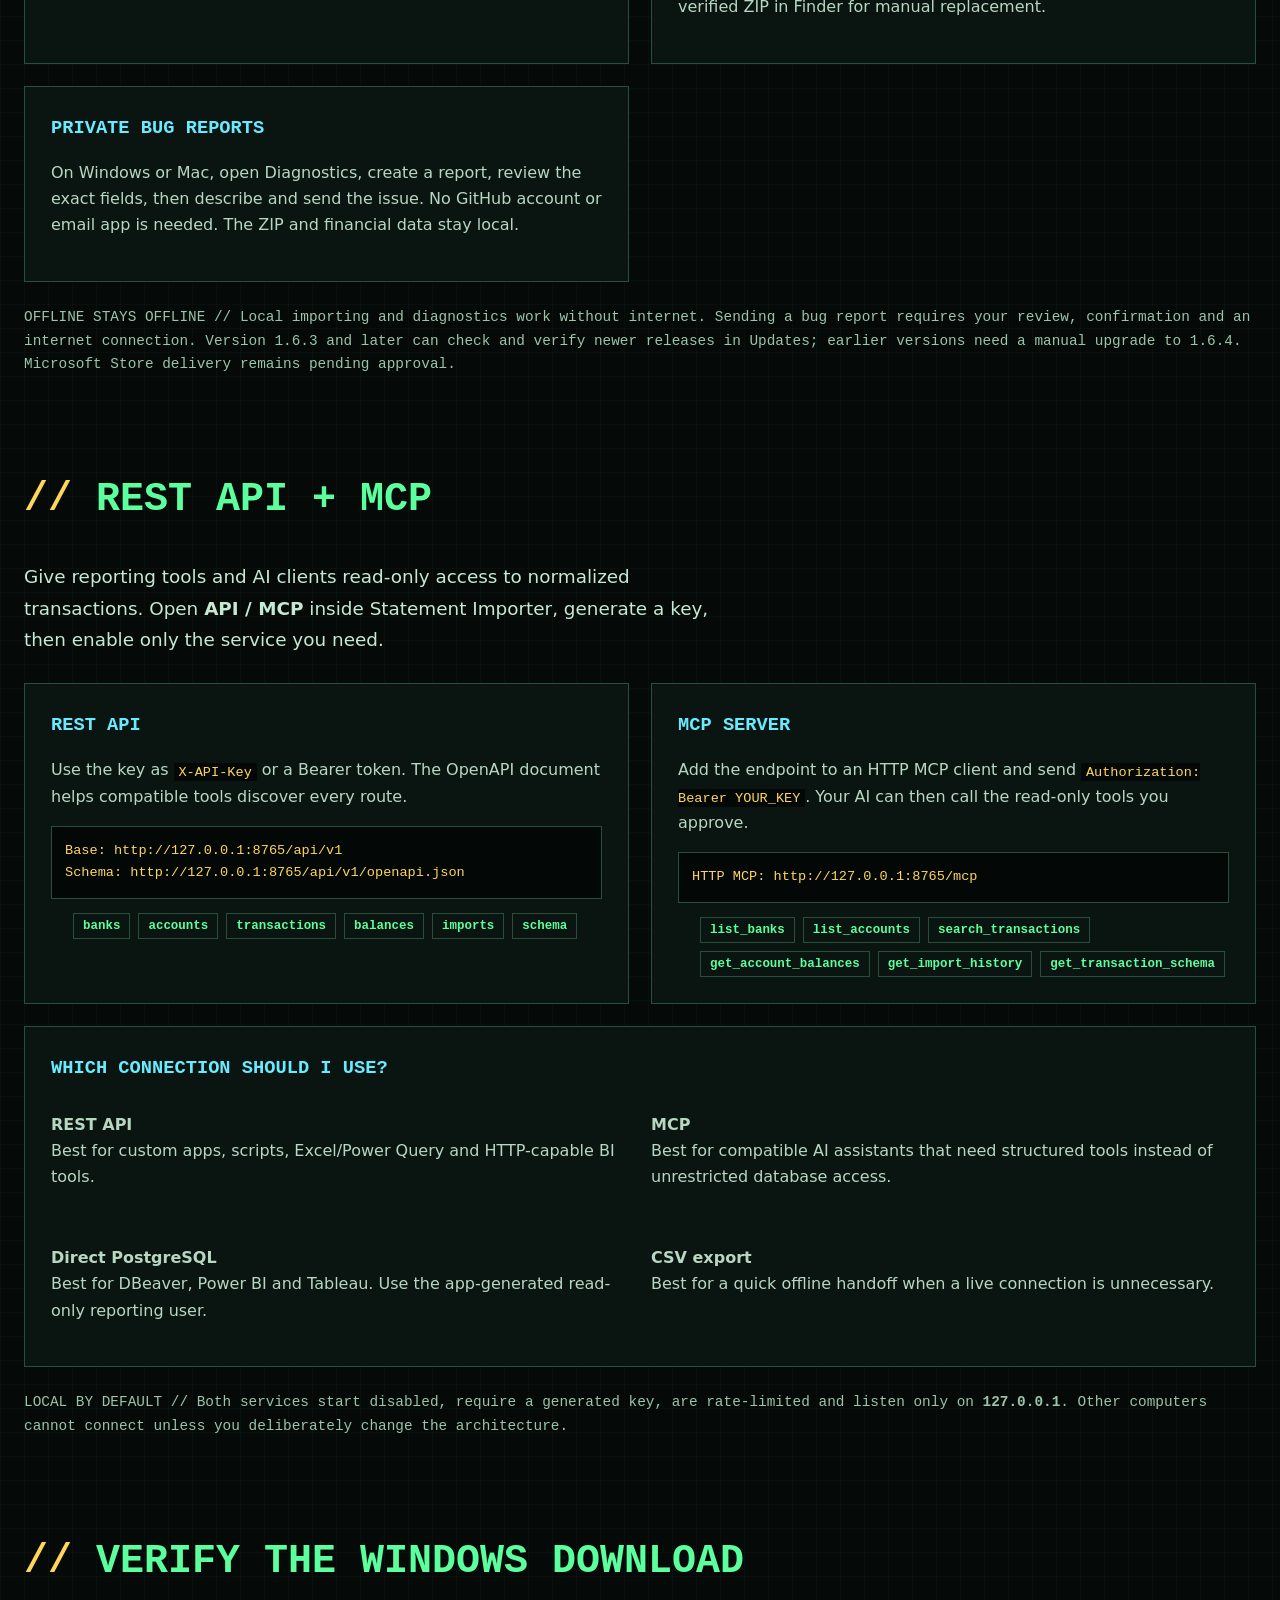
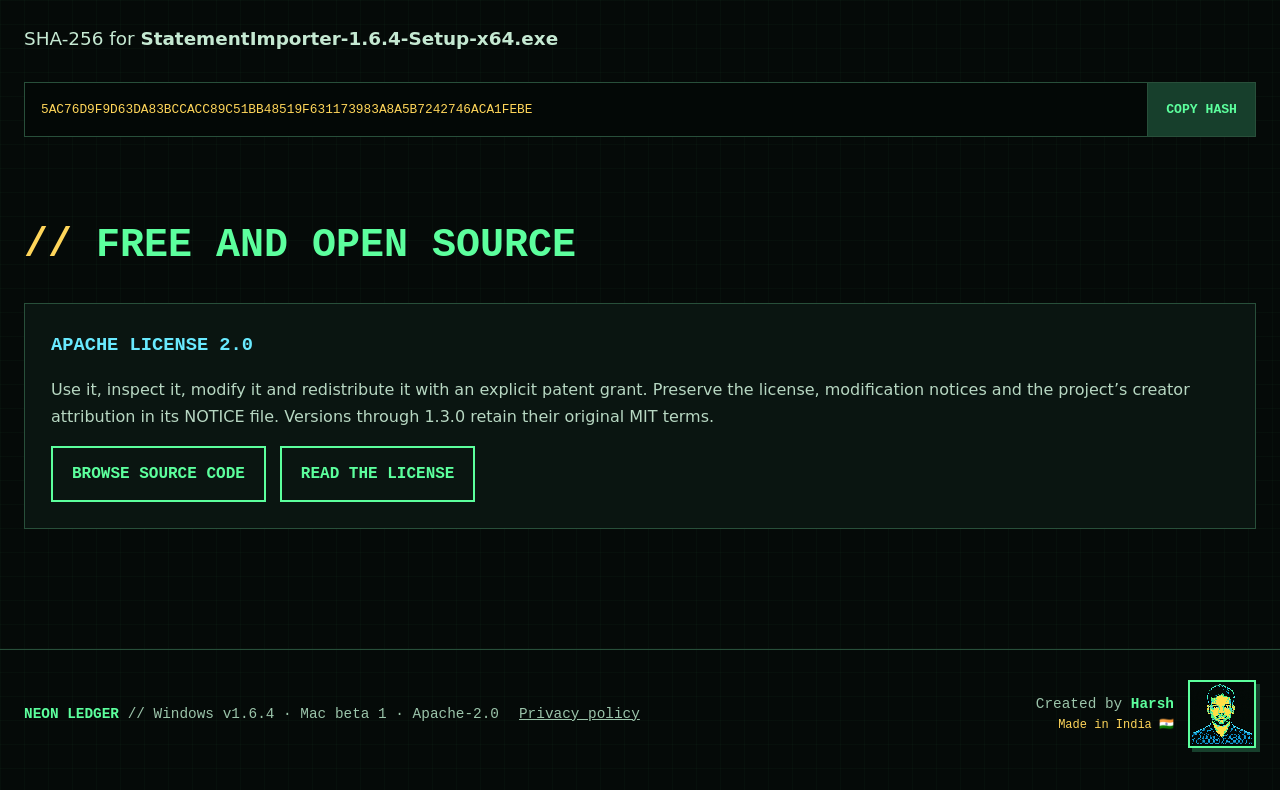
==== commit 0f69c417: "Publish 1.6.4 ICICI XLS fix downloads" ====
--- a/index.html
+++ b/index.html
@@ -227,19 +227,19 @@
         <h1>Your statements.<span>Your database.</span></h1>
         <p class="lede">Import bank statements into PostgreSQL, prevent duplicates, reconcile balances and query everything through one unified view. Your financial files and passwords stay on your computer.</p>
         <div class="platform-downloads" aria-label="Choose your download">
-          <a class="platform-download" href="https://github.com/harsh-91/statement-importer/releases/download/v1.6.3/StatementImporter-1.6.3-Setup-x64.exe">
+          <a class="platform-download" href="https://github.com/harsh-91/statement-importer/releases/download/v1.6.4/StatementImporter-1.6.4-Setup-x64.exe">
             <svg viewBox="0 0 16 16" aria-hidden="true" focusable="false"><path d="M1 3.2 7.2 2.35v5.1H1zm7.3-1L15 1.25v6.2H8.3zM1 8.55h6.2v5.1L1 12.8zm7.3 0H15v6.2l-6.7-.95z"/></svg>
-            <span><strong>Download for Windows</strong><small>v1.6.3 · Windows 10/11 x64</small></span>
+            <span><strong>Download for Windows</strong><small>v1.6.4 · Windows 10/11 x64</small></span>
           </a>
           <div>
-            <a class="platform-download mac" href="https://github.com/harsh-91/statement-importer/releases/download/v1.6.3-mac-beta.1/StatementImporter-1.6.3-macOS-arm64-beta.zip">
+            <a class="platform-download mac" href="https://github.com/harsh-91/statement-importer/releases/download/v1.6.4-mac-beta.1/StatementImporter-1.6.4-macOS-arm64-beta.zip">
               <svg viewBox="0 0 16 16" aria-hidden="true" focusable="false"><path d="M11.182.008C11.148-.03 9.923.023 8.857 1.18c-1.066 1.156-.902 2.482-.878 2.516s1.52.087 2.475-1.258.762-2.391.728-2.43m3.314 11.733c-.048-.096-2.325-1.234-2.113-3.422s1.675-2.789 1.698-2.854-.597-.79-1.254-1.157a3.7 3.7 0 0 0-1.563-.434c-.108-.003-.483-.095-1.254.116-.508.139-1.653.589-1.968.607-.316.018-1.256-.522-2.267-.665-.647-.125-1.333.131-1.824.328-.49.196-1.422.754-2.074 2.237-.652 1.482-.311 3.83-.067 4.56s.625 1.924 1.273 2.796c.576.984 1.34 1.667 1.659 1.899s1.219.386 1.843.067c.502-.308 1.408-.485 1.766-.472.357.013 1.061.154 1.782.539.571.197 1.111.115 1.652-.105.541-.221 1.324-1.059 2.238-2.758q.52-1.185.473-1.282"/></svg>
               <span><strong>Download for Mac</strong><small>Apple Silicon · unsigned beta</small></span>
             </a>
-            <a class="intel-download" href="https://github.com/harsh-91/statement-importer/releases/download/v1.6.3-mac-beta.1/StatementImporter-1.6.3-macOS-x64-beta.zip">Intel Mac? Download the beta ZIP →</a>
+            <a class="intel-download" href="https://github.com/harsh-91/statement-importer/releases/download/v1.6.4-mac-beta.1/StatementImporter-1.6.4-macOS-x64-beta.zip">Intel Mac? Download the beta ZIP →</a>
           </div>
         </div>
-        <p class="micro">No account required · Apache-2.0 · <a href="https://github.com/harsh-91/statement-importer/releases/tag/v1.6.3">Windows release details</a> · <a href="https://github.com/harsh-91/statement-importer/releases/tag/v1.6.3-mac-beta.1">Mac beta details</a></p>
+        <p class="micro">No account required · Apache-2.0 · <a href="https://github.com/harsh-91/statement-importer/releases/tag/v1.6.4">Windows release details</a> · <a href="https://github.com/harsh-91/statement-importer/releases/tag/v1.6.4-mac-beta.1">Mac beta details</a></p>
       </div>
 
       <aside class="terminal" aria-label="Application capabilities">
@@ -273,6 +273,12 @@
       <ol class="release-list">
         <li class="release-entry">
           <div class="release-meta"><time datetime="2026-09-28">28 SEP 2026</time><span class="new-badge">WINDOWS</span></div>
+          <h3><a href="https://github.com/harsh-91/statement-importer/releases/tag/v1.6.4">v1.6.4 <span aria-hidden="true">↗</span></a></h3>
+          <strong>ICICI XLS import fix</strong>
+          <p>Password-free legacy .xls statements now open without an incorrect password prompt.</p>
+        </li>
+        <li class="release-entry">
+          <div class="release-meta"><time datetime="2026-09-28">28 SEP 2026</time></div>
           <h3><a href="https://github.com/harsh-91/statement-importer/releases/tag/v1.6.3">v1.6.3 <span aria-hidden="true">↗</span></a></h3>
           <strong>Direct private bug reports</strong>
           <p>Both desktop builds can send a reviewed diagnostic summary to private GitHub triage without requiring a GitHub account.</p>
@@ -283,15 +289,9 @@
           <strong>Database setup fix</strong>
           <p>Fixed a PostgreSQL first-run startup hang.</p>
         </li>
-        <li class="release-entry">
-          <div class="release-meta"><time datetime="2026-09-22">22 SEP 2026</time></div>
-          <h3><a href="https://github.com/harsh-91/statement-importer/releases/tag/v1.4.0">v1.4.0 <span aria-hidden="true">↗</span></a></h3>
-          <strong>A clearer flight path</strong>
-          <p>Visible setup progress and elapsed time, safer upgrade checks, retry options and simpler first-run navigation.</p>
-        </li>
       </ol>
       <a class="all-releases" href="https://github.com/harsh-91/statement-importer/releases">All release notes →</a>
-      <p class="rail-note">Older Windows releases are superseded by v1.6.3. Dates shown in UTC.</p>
+      <p class="rail-note">Older Windows releases are superseded by v1.6.4. Dates shown in UTC.</p>
       <div class="arcade-track" aria-hidden="true"><span>◆</span></div>
       <button class="motion-control" type="button" aria-pressed="false" hidden>Pause animations</button>
     </aside>
@@ -301,11 +301,11 @@
       <h2 id="mac-beta-title">Mac beta</h2>
       <p class="lede">Statement Importer now has separate beta builds for Apple Silicon and Intel Macs. Download the ZIP for your Mac, then install PostgreSQL 17 with Homebrew or Postgres.app before setting up local storage.</p>
       <div class="actions">
-        <a class="button" href="https://github.com/harsh-91/statement-importer/releases/download/v1.6.3-mac-beta.1/StatementImporter-1.6.3-macOS-arm64-beta.zip">↓ Apple Silicon Mac</a>
-        <a class="button secondary" href="https://github.com/harsh-91/statement-importer/releases/download/v1.6.3-mac-beta.1/StatementImporter-1.6.3-macOS-x64-beta.zip">↓ Intel Mac</a>
-        <a class="button secondary" href="https://github.com/harsh-91/statement-importer/releases/tag/v1.6.3-mac-beta.1">Beta details + checksums</a>
-      </div>
-      <p class="security-note">SHA-256 Apple Silicon: <code>b3dde7bc84b3e7917538fcea0b6713ef69813f809d288ea9e0ad33e8694f4788</code><br>SHA-256 Intel: <code>d74f89d225b141ef1051b1a6aa833cbf1ff2984563982d69f60958681d7ba8fb</code></p>
+        <a class="button" href="https://github.com/harsh-91/statement-importer/releases/download/v1.6.4-mac-beta.1/StatementImporter-1.6.4-macOS-arm64-beta.zip">↓ Apple Silicon Mac</a>
+        <a class="button secondary" href="https://github.com/harsh-91/statement-importer/releases/download/v1.6.4-mac-beta.1/StatementImporter-1.6.4-macOS-x64-beta.zip">↓ Intel Mac</a>
+        <a class="button secondary" href="https://github.com/harsh-91/statement-importer/releases/tag/v1.6.4-mac-beta.1">Beta details + checksums</a>
+      </div>
+      <p class="security-note">SHA-256 Apple Silicon: <code>edc41a142b72a73fff7b5e489b1b020f9000885c3ec612cadf7adc0f8dbaa989</code><br>SHA-256 Intel: <code>f16b14a589a6fc9a8f5ef4e61ad3871c924ff824101fcac00cba97e06703782a</code></p>
       <div class="notice"><strong>Unsigned beta:</strong> these builds have no Apple Developer ID signature or notarization, so macOS may block a downloaded copy. Install only if you trust the official GitHub release and verify its SHA-256 checksum. This beta requires macOS 15 or newer and an unlocked login Keychain. The graphical app has not yet been exercised on a physical Mac. Back up important data before using it.</div>
     </section>
 
@@ -332,7 +332,7 @@
         </article>
       </div>
       <div class="notice"><strong>Windows signing status:</strong> this release is currently unsigned, so Microsoft SmartScreen may show “Unknown publisher.” Verify the checksum below before running it and review the <a href="https://github.com/harsh-91/statement-importer/blob/main/CODE_SIGNING.md">code signing policy</a>.</div>
-      <div class="notice"><strong>Upgrading Windows?</strong> Finish imports and make a database backup, then download and run the 1.6.3 installer manually. You do not need to uninstall the old version. Setup shows progress while closing the previous copy and asks permission if it needs to force it to close. If a check fails, use Retry or Cancel and follow the recovery message.</div>
+      <div class="notice"><strong>Upgrading Windows?</strong> Finish imports and make a database backup. Version 1.6.3 users can check, download, and open 1.6.4 from Updates. Earlier versions need to download and run the installer here. You do not need to uninstall the old version. Setup shows progress while closing the previous copy and asks permission if it needs to force it to close.</div>
     </section>
 
     <section id="updates" aria-labelledby="updates-title">
@@ -343,7 +343,7 @@
         <article class="card"><h3>Verified downloads</h3><p>The app checks the official GitHub asset digest, size, and published SHA-256. Windows blocks invalid signatures and labels unsigned beta installers before you choose to open them. Mac opens the verified ZIP in Finder for manual replacement.</p></article>
         <article class="card"><h3>Private bug reports</h3><p>On Windows or Mac, open Diagnostics, create a report, review the exact fields, then describe and send the issue. No GitHub account or email app is needed. The ZIP and financial data stay local.</p></article>
       </div>
-      <p class="security-note">OFFLINE STAYS OFFLINE // Local importing and diagnostics work without internet. Sending a bug report requires your review, confirmation and an internet connection. Install 1.6.3 from this page once; older app versions reject unsigned Windows installers and cannot update Mac betas in-app. Later releases can be checked and verified in the 1.6.3 Updates screen. Microsoft Store delivery remains pending approval.</p>
+      <p class="security-note">OFFLINE STAYS OFFLINE // Local importing and diagnostics work without internet. Sending a bug report requires your review, confirmation and an internet connection. Version 1.6.3 and later can check and verify newer releases in Updates; earlier versions need a manual upgrade to 1.6.4. Microsoft Store delivery remains pending approval.</p>
     </section>
 
     <section id="api-mcp" aria-labelledby="access-title">
@@ -377,9 +377,9 @@
 
     <section aria-labelledby="verify-title">
       <h2 id="verify-title">Verify the Windows download</h2>
-      <p class="lede">SHA-256 for <strong>StatementImporter-1.6.3-Setup-x64.exe</strong></p>
+      <p class="lede">SHA-256 for <strong>StatementImporter-1.6.4-Setup-x64.exe</strong></p>
       <div class="checksum">
-        <code id="hash">B7D61DE3AD27E141CB6C340BF1646D752076E9F056643EE8EF5A941EA69C393A</code>
+        <code id="hash">5AC76D9F9D63DA83BCCACC89C51BB48519F631173983A8A5B7242746ACA1FEBE</code>
         <button class="copy" type="button" id="copy-hash">COPY HASH</button>
       </div>
     </section>
@@ -400,7 +400,7 @@
 
   <footer>
     <div class="shell">
-      <span><strong>NEON LEDGER</strong> // Windows v1.6.3 · Mac beta 1 · Apache-2.0</span>
+      <span><strong>NEON LEDGER</strong> // Windows v1.6.4 · Mac beta 1 · Apache-2.0</span>
       <a href="privacy.html">Privacy policy</a>
       <span class="footer-creator"><span>Created by <strong>Harsh</strong><small>Made in India 🇮🇳</small></span><img class="footer-portrait" src="harsh-2bit.png" alt="Two-bit pixel portrait of Harsh" width="68" height="68"></span>
     </div>
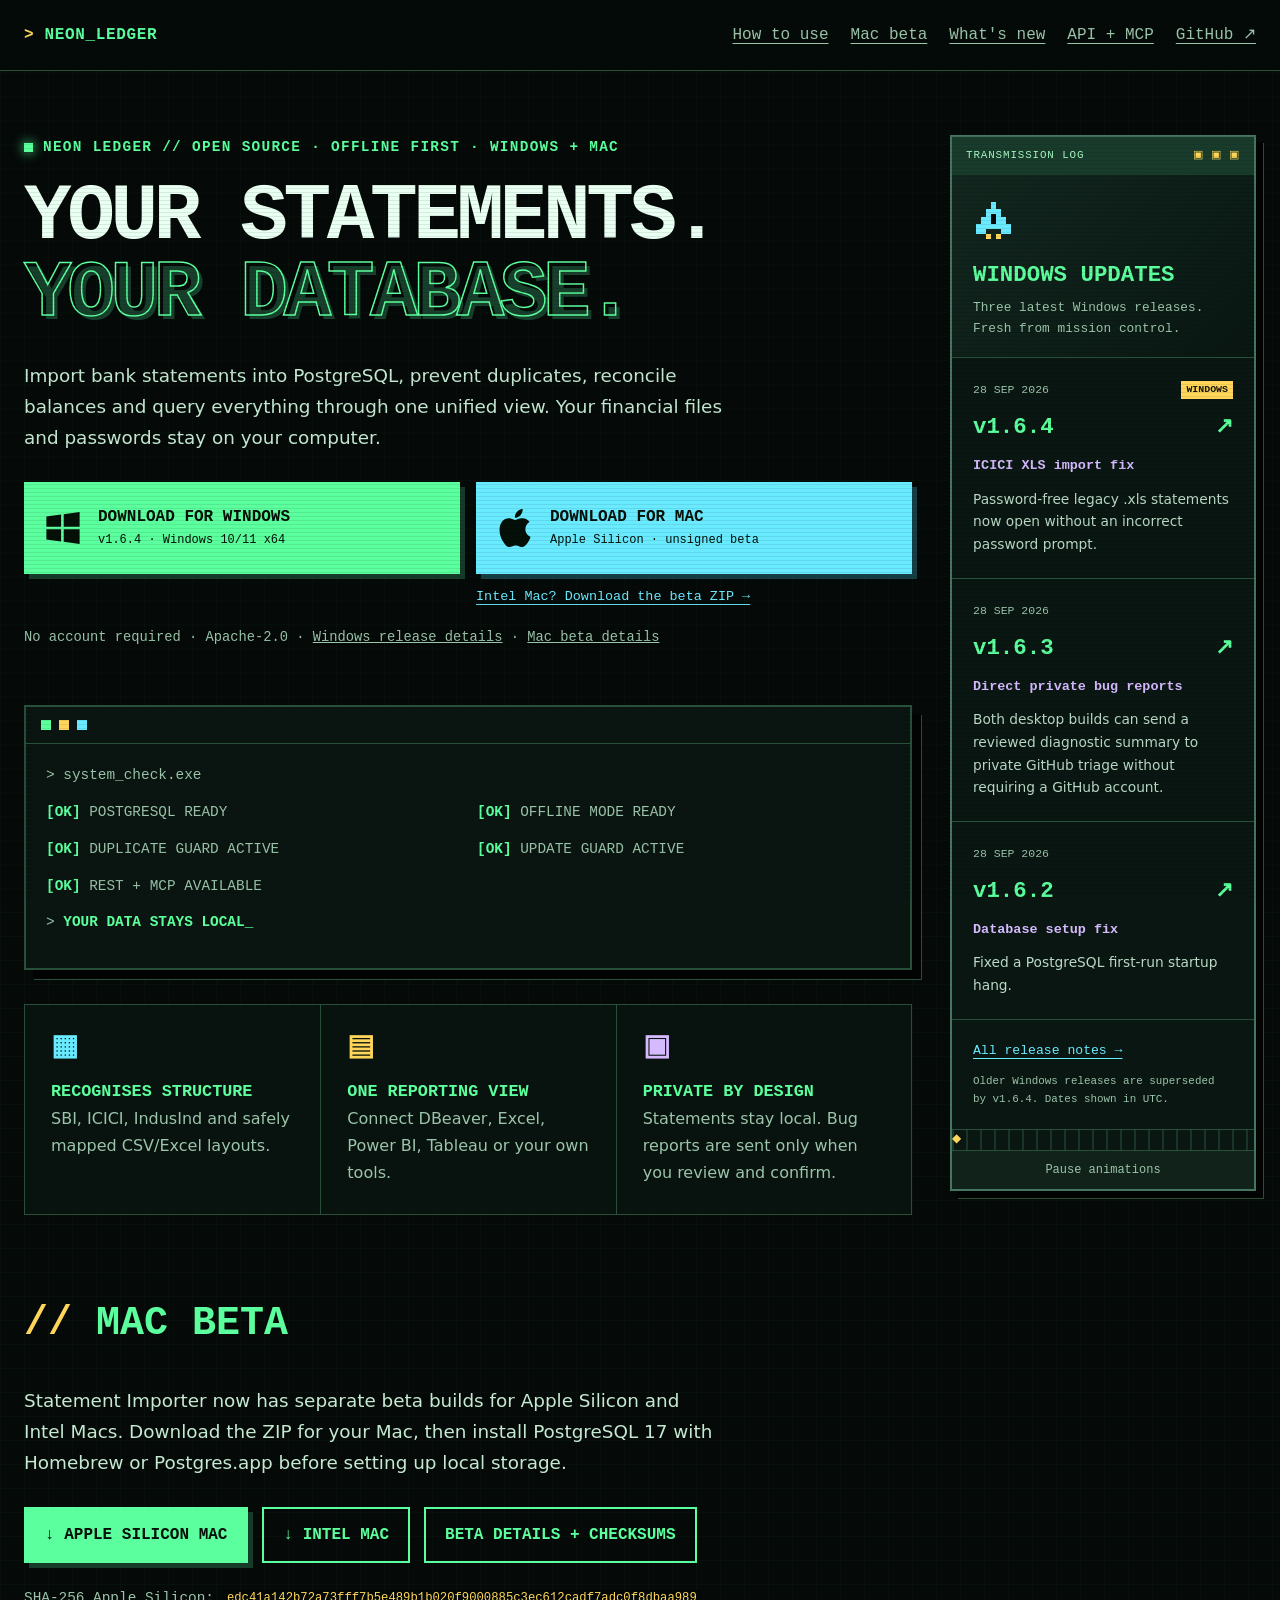
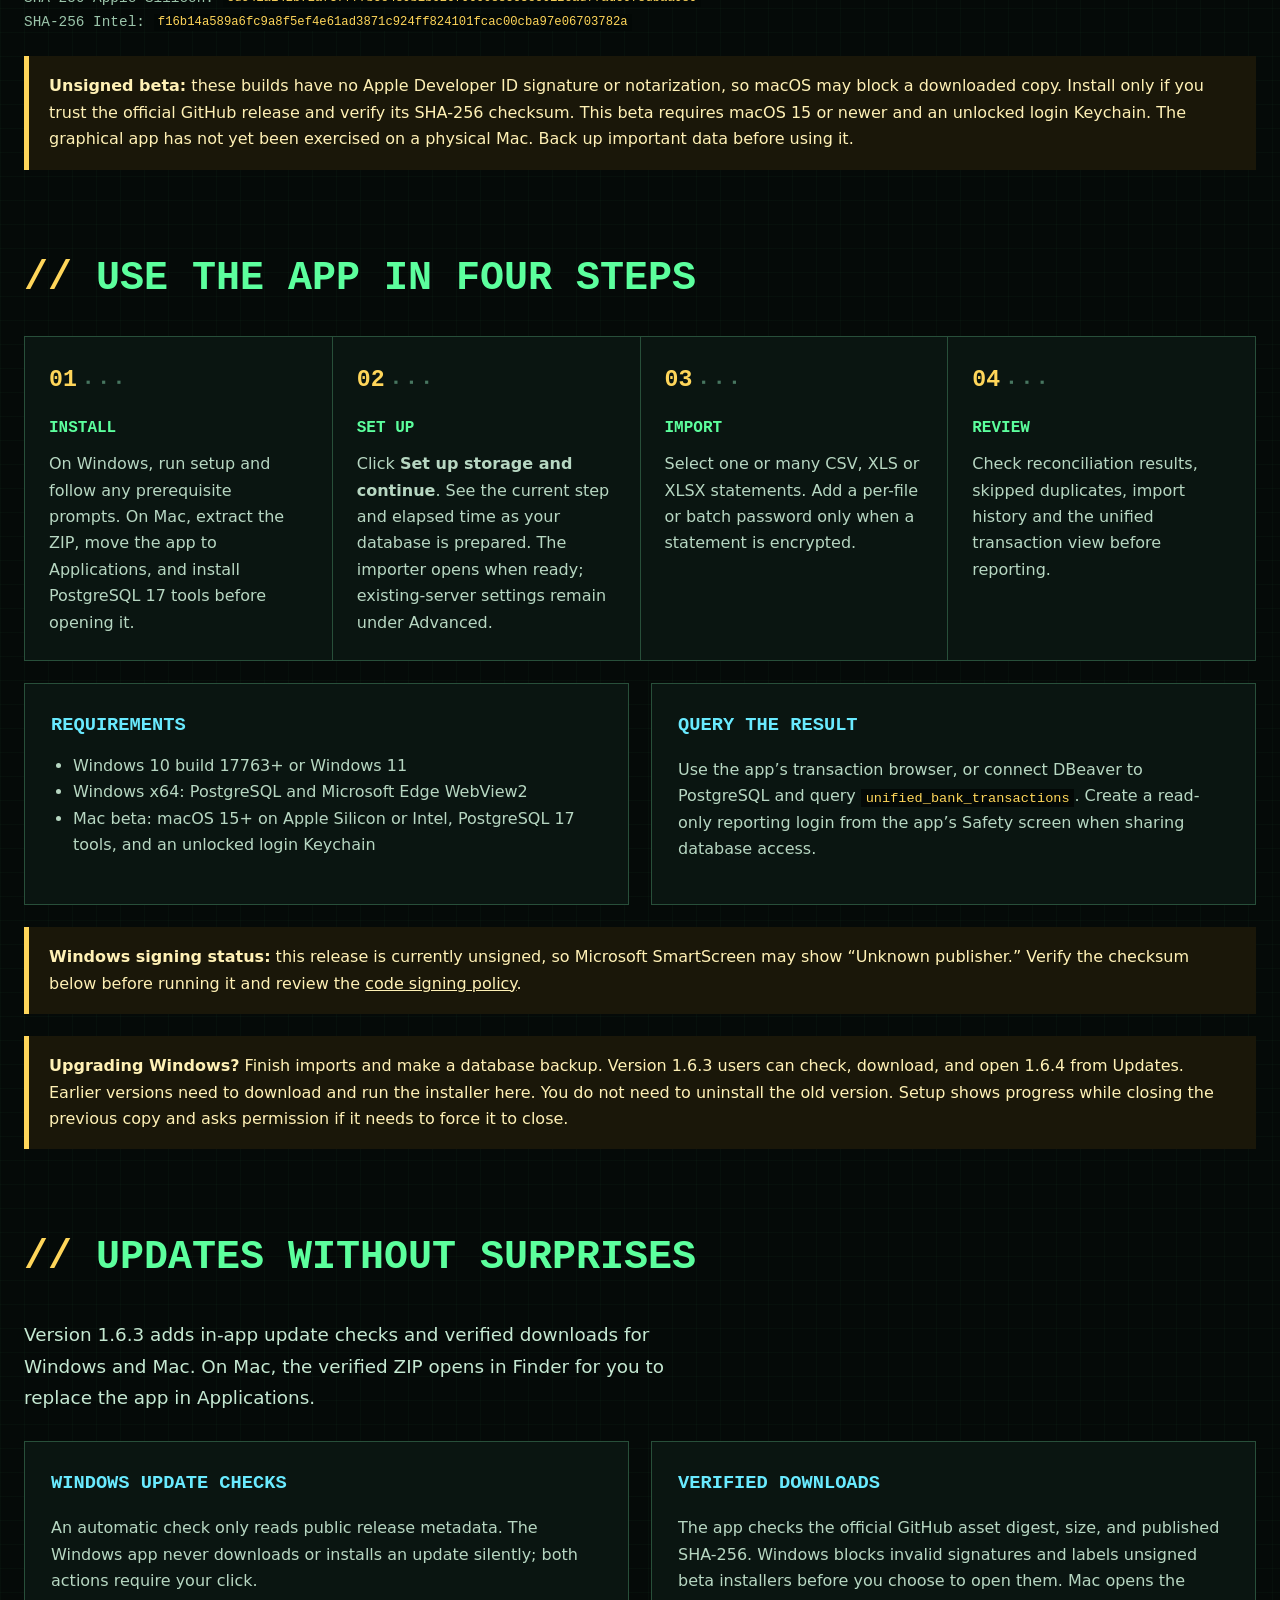
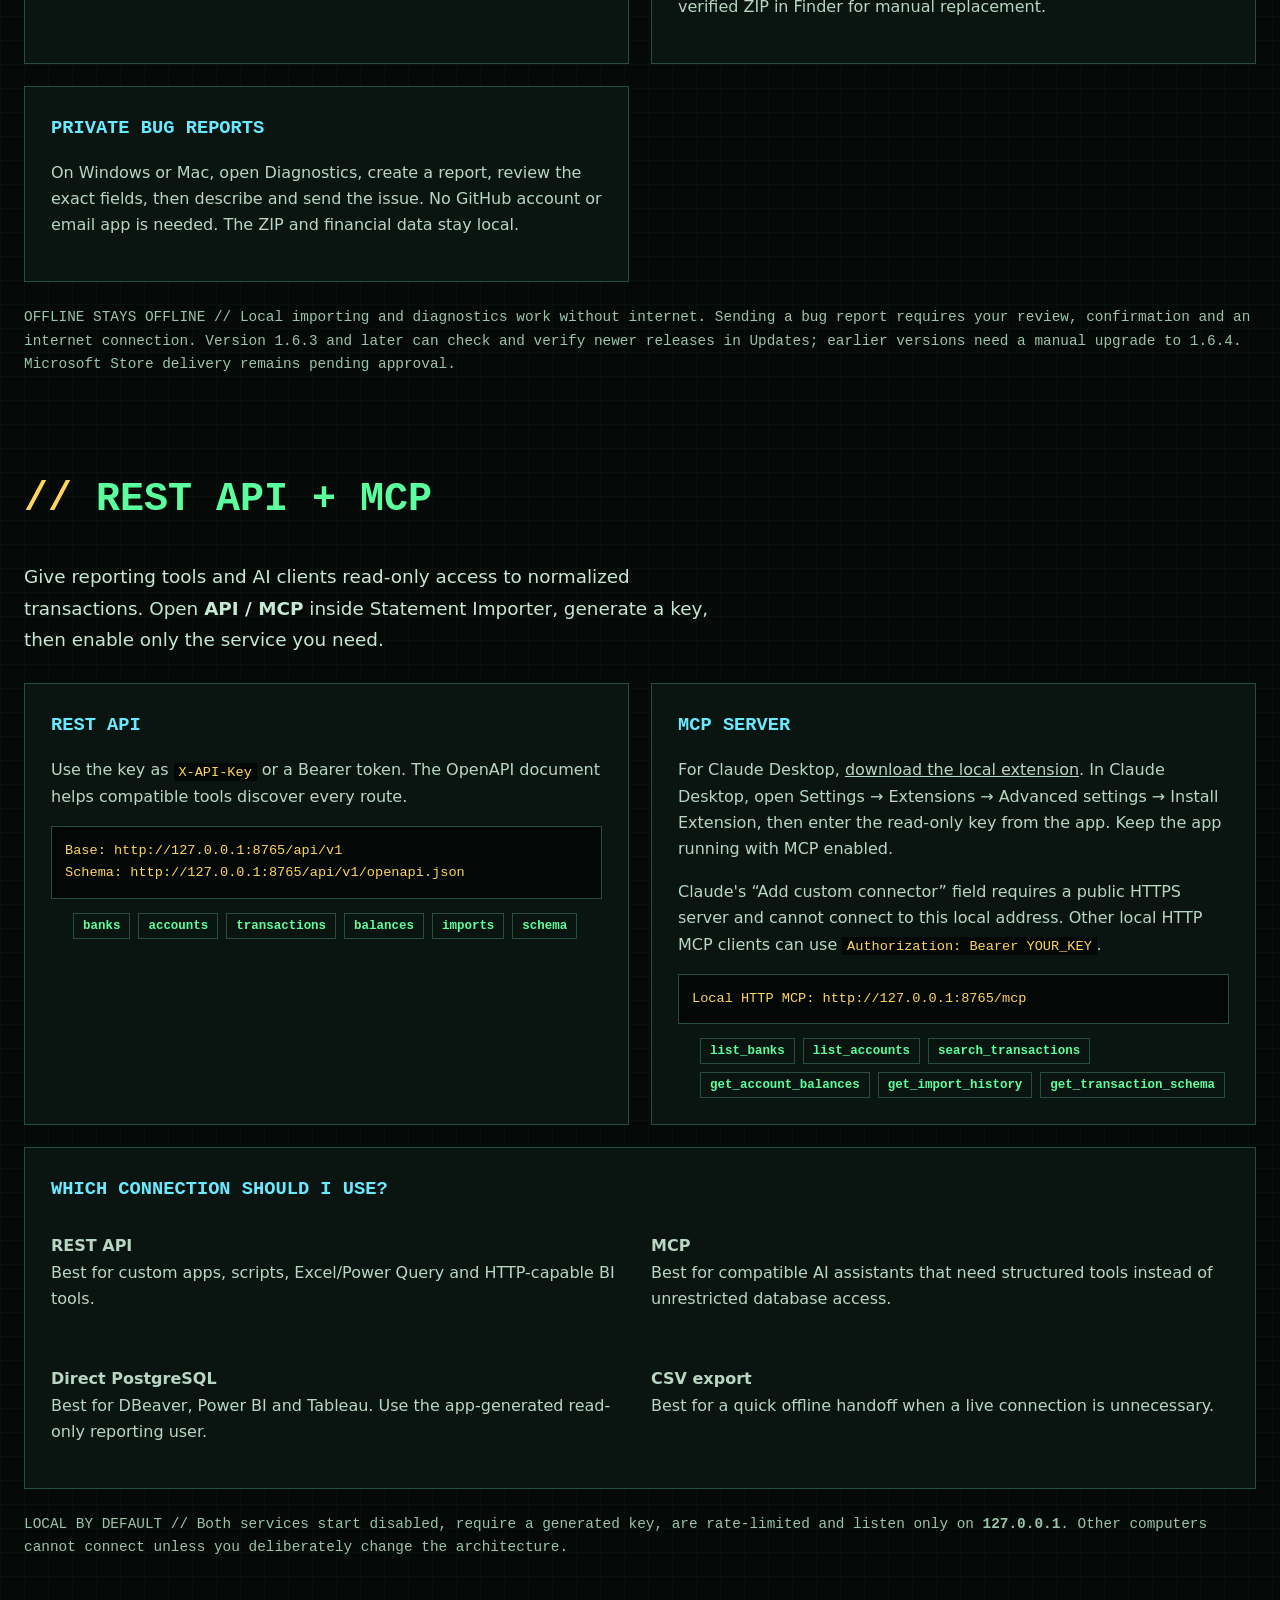
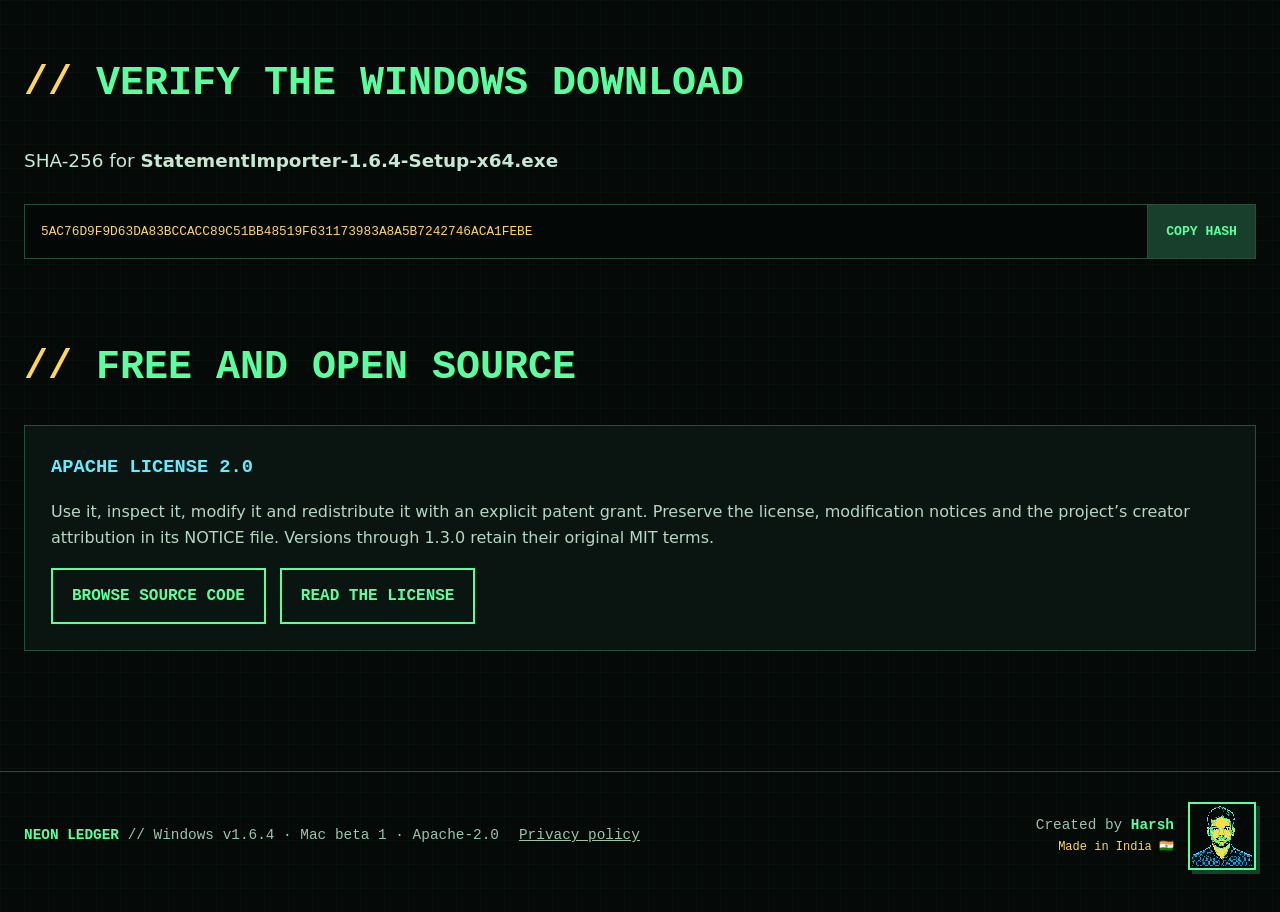
==== commit ef2e1718: "Explain Claude Desktop local extension setup" ====
--- a/index.html
+++ b/index.html
@@ -1,115 +1,115 @@
-<!doctype html>
-<!-- Created by Harsh (@harsh-91) | Made in India | SPDX-License-Identifier: Apache-2.0 -->
-<html lang="en">
-<head>
-  <meta charset="utf-8">
-  <meta name="viewport" content="width=device-width, initial-scale=1">
-  <meta name="theme-color" content="#07120f">
-  <meta name="description" content="Download Statement Importer for Windows or macOS from Neon Ledger, the retro-future home of an open-source offline-first bank statement utility.">
-  <title>Neon Ledger — Statement Importer for Windows and macOS</title>
-  <link rel="icon" type="image/svg+xml" href="data:image/svg+xml,%3Csvg xmlns='http://www.w3.org/2000/svg' viewBox='0 0 64 64'%3E%3Crect width='64' height='64' rx='10' fill='%2307110e'/%3E%3Cpath d='M16 17h32v7H16zm0 12h22v7H16zm0 12h32v7H16z' fill='%235cff9d'/%3E%3Crect x='41' y='29' width='7' height='7' fill='%23ffd65a'/%3E%3C/svg%3E">
-  <link rel="stylesheet" href="retro.css">
-  <script src="retro.js" defer></script>
-  <style>
-    :root {
-      color-scheme: dark;
-      --ink: #e9fff2;
-      --muted: #9bc4aa;
-      --green: #5cff9d;
-      --green-dark: #173f2c;
-      --yellow: #ffd65a;
-      --cyan: #69eaff;
-      --bg: #050a08;
-      --panel: #0a1511;
-      --line: #284f3a;
-      --shadow: #020403;
-    }
-
-    * { box-sizing: border-box; }
-    html { scroll-behavior: smooth; }
-    body {
-      margin: 0;
-      min-width: 280px;
-      background:
-        linear-gradient(rgba(92,255,157,.025) 1px, transparent 1px),
-        linear-gradient(90deg, rgba(92,255,157,.025) 1px, transparent 1px),
-        var(--bg);
-      background-size: 24px 24px;
-      color: var(--ink);
-      font-family: "Courier New", Courier, monospace;
-      font-size: 16px;
-      line-height: 1.65;
-    }
-
-    body::before {
-      content: "";
-      position: fixed;
-      inset: 0;
-      pointer-events: none;
-      background: repeating-linear-gradient(0deg, transparent 0 3px, rgba(0,0,0,.16) 3px 4px);
-      opacity: .5;
-      z-index: 20;
-    }
-
-    a { color: inherit; }
-    .shell { width: min(1120px, calc(100% - 32px)); margin: 0 auto; }
-
-    header {
-      border-bottom: 1px solid var(--line);
-      background: rgba(5,10,8,.92);
-    }
-
-    nav {
-      min-height: 70px;
-      display: flex;
-      align-items: center;
-      justify-content: space-between;
-      gap: 24px;
-    }
-
-    .brand { color: var(--green); font-weight: 800; letter-spacing: .04em; text-decoration: none; }
-    .brand::before { content: "> "; color: var(--yellow); }
-    .nav-links { display: flex; gap: 22px; align-items: center; }
-    .nav-link { color: var(--muted); text-underline-offset: 4px; }
-
-    main { padding: 64px 0 40px; }
-    .hero { display: grid; grid-template-columns: 1.35fr .65fr; gap: 34px; align-items: start; }
-
-    .eyebrow {
-      display: inline-flex;
-      gap: 10px;
-      align-items: center;
-      margin: 0 0 20px;
-      color: var(--green);
-      font-size: .9rem;
-      font-weight: 700;
-      letter-spacing: .09em;
-      text-transform: uppercase;
-    }
-
-    .eyebrow::before { content: ""; width: 9px; height: 9px; background: var(--green); box-shadow: 0 0 12px var(--green); }
-
-    h1 { margin: 0; max-width: 760px; font-size: clamp(2.5rem, 8vw, 5.6rem); line-height: .96; letter-spacing: -.055em; text-transform: uppercase; }
-    h1 span { display: block; color: transparent; -webkit-text-stroke: 1.5px var(--green); text-shadow: 4px 4px 0 var(--green-dark); }
-    .lede { max-width: 700px; margin: 28px 0; color: #c5e9d2; font-family: system-ui, sans-serif; font-size: 1.15rem; line-height: 1.7; }
-
-    .actions { display: flex; flex-wrap: wrap; gap: 14px; align-items: center; }
-    .button {
-      display: inline-flex;
-      min-height: 54px;
-      align-items: center;
-      justify-content: center;
-      gap: 10px;
-      padding: 13px 19px;
-      border: 2px solid var(--green);
-      background: var(--green);
-      box-shadow: 5px 5px 0 #163b29;
-      color: #041008;
-      font-weight: 900;
-      text-decoration: none;
-      text-transform: uppercase;
-    }
-    .button:hover { transform: translate(2px,2px); box-shadow: 3px 3px 0 #163b29; }
+<!doctype html>
+<!-- Created by Harsh (@harsh-91) | Made in India | SPDX-License-Identifier: Apache-2.0 -->
+<html lang="en">
+<head>
+  <meta charset="utf-8">
+  <meta name="viewport" content="width=device-width, initial-scale=1">
+  <meta name="theme-color" content="#07120f">
+  <meta name="description" content="Download Statement Importer for Windows or macOS from Neon Ledger, the retro-future home of an open-source offline-first bank statement utility.">
+  <title>Neon Ledger — Statement Importer for Windows and macOS</title>
+  <link rel="icon" type="image/svg+xml" href="data:image/svg+xml,%3Csvg xmlns='http://www.w3.org/2000/svg' viewBox='0 0 64 64'%3E%3Crect width='64' height='64' rx='10' fill='%2307110e'/%3E%3Cpath d='M16 17h32v7H16zm0 12h22v7H16zm0 12h32v7H16z' fill='%235cff9d'/%3E%3Crect x='41' y='29' width='7' height='7' fill='%23ffd65a'/%3E%3C/svg%3E">
+  <link rel="stylesheet" href="retro.css">
+  <script src="retro.js" defer></script>
+  <style>
+    :root {
+      color-scheme: dark;
+      --ink: #e9fff2;
+      --muted: #9bc4aa;
+      --green: #5cff9d;
+      --green-dark: #173f2c;
+      --yellow: #ffd65a;
+      --cyan: #69eaff;
+      --bg: #050a08;
+      --panel: #0a1511;
+      --line: #284f3a;
+      --shadow: #020403;
+    }
+
+    * { box-sizing: border-box; }
+    html { scroll-behavior: smooth; }
+    body {
+      margin: 0;
+      min-width: 280px;
+      background:
+        linear-gradient(rgba(92,255,157,.025) 1px, transparent 1px),
+        linear-gradient(90deg, rgba(92,255,157,.025) 1px, transparent 1px),
+        var(--bg);
+      background-size: 24px 24px;
+      color: var(--ink);
+      font-family: "Courier New", Courier, monospace;
+      font-size: 16px;
+      line-height: 1.65;
+    }
+
+    body::before {
+      content: "";
+      position: fixed;
+      inset: 0;
+      pointer-events: none;
+      background: repeating-linear-gradient(0deg, transparent 0 3px, rgba(0,0,0,.16) 3px 4px);
+      opacity: .5;
+      z-index: 20;
+    }
+
+    a { color: inherit; }
+    .shell { width: min(1120px, calc(100% - 32px)); margin: 0 auto; }
+
+    header {
+      border-bottom: 1px solid var(--line);
+      background: rgba(5,10,8,.92);
+    }
+
+    nav {
+      min-height: 70px;
+      display: flex;
+      align-items: center;
+      justify-content: space-between;
+      gap: 24px;
+    }
+
+    .brand { color: var(--green); font-weight: 800; letter-spacing: .04em; text-decoration: none; }
+    .brand::before { content: "> "; color: var(--yellow); }
+    .nav-links { display: flex; gap: 22px; align-items: center; }
+    .nav-link { color: var(--muted); text-underline-offset: 4px; }
+
+    main { padding: 64px 0 40px; }
+    .hero { display: grid; grid-template-columns: 1.35fr .65fr; gap: 34px; align-items: start; }
+
+    .eyebrow {
+      display: inline-flex;
+      gap: 10px;
+      align-items: center;
+      margin: 0 0 20px;
+      color: var(--green);
+      font-size: .9rem;
+      font-weight: 700;
+      letter-spacing: .09em;
+      text-transform: uppercase;
+    }
+
+    .eyebrow::before { content: ""; width: 9px; height: 9px; background: var(--green); box-shadow: 0 0 12px var(--green); }
+
+    h1 { margin: 0; max-width: 760px; font-size: clamp(2.5rem, 8vw, 5.6rem); line-height: .96; letter-spacing: -.055em; text-transform: uppercase; }
+    h1 span { display: block; color: transparent; -webkit-text-stroke: 1.5px var(--green); text-shadow: 4px 4px 0 var(--green-dark); }
+    .lede { max-width: 700px; margin: 28px 0; color: #c5e9d2; font-family: system-ui, sans-serif; font-size: 1.15rem; line-height: 1.7; }
+
+    .actions { display: flex; flex-wrap: wrap; gap: 14px; align-items: center; }
+    .button {
+      display: inline-flex;
+      min-height: 54px;
+      align-items: center;
+      justify-content: center;
+      gap: 10px;
+      padding: 13px 19px;
+      border: 2px solid var(--green);
+      background: var(--green);
+      box-shadow: 5px 5px 0 #163b29;
+      color: #041008;
+      font-weight: 900;
+      text-decoration: none;
+      text-transform: uppercase;
+    }
+    .button:hover { transform: translate(2px,2px); box-shadow: 3px 3px 0 #163b29; }
     .button:focus-visible, .nav-link:focus-visible, .copy:focus-visible { outline: 3px solid var(--yellow); outline-offset: 4px; }
     .secondary { background: transparent; color: var(--green); box-shadow: none; }
 
@@ -123,109 +123,109 @@
     .platform-download strong { display: block; font-size: 1rem; line-height: 1.3; text-transform: uppercase; }
     .platform-download small { display: block; margin-top: 4px; font-size: .75rem; line-height: 1.35; }
     .intel-download { display: inline-block; margin-top: 12px; color: var(--cyan); font-size: .84rem; text-underline-offset: 4px; }
-
-    .micro { margin-top: 18px; color: var(--muted); font-size: .86rem; }
-    .micro strong { color: var(--yellow); }
-
-    .terminal {
-      border: 2px solid var(--line);
-      background: var(--panel);
-      box-shadow: 9px 9px 0 var(--shadow), 10px 10px 0 var(--line);
-    }
-    .terminal-bar { display: flex; gap: 8px; padding: 13px 15px; border-bottom: 1px solid var(--line); }
-    .terminal-bar i { width: 10px; height: 10px; background: var(--green); }
-    .terminal-bar i:nth-child(2) { background: var(--yellow); }
-    .terminal-bar i:nth-child(3) { background: var(--cyan); }
-    .terminal-body { padding: 20px; color: var(--muted); font-size: .9rem; }
-    .terminal-body p { margin: 0 0 13px; }
-    .terminal-body strong { color: var(--green); }
-    .terminal-body .ok::before { content: "[OK] "; color: var(--green); font-weight: 800; }
-
-    .facts { margin: 70px 0 0; display: grid; grid-template-columns: repeat(3, 1fr); border: 1px solid var(--line); }
-    .fact { padding: 26px; background: rgba(10,21,17,.72); }
-    .fact + .fact { border-left: 1px solid var(--line); }
-    .fact b { display: block; color: var(--green); font-size: 1.05rem; text-transform: uppercase; }
-    .fact span { color: var(--muted); font-family: system-ui, sans-serif; }
-
-    section { padding-top: 76px; }
-    h2 { margin: 0 0 24px; color: var(--green); font-size: clamp(1.65rem, 4vw, 2.5rem); text-transform: uppercase; }
-    h2::before { content: "// "; color: var(--yellow); }
-    .grid { display: grid; grid-template-columns: 1fr 1fr; gap: 22px; }
-    .card { border: 1px solid var(--line); background: var(--panel); padding: 26px; }
-    .card h3 { margin: 0 0 12px; color: var(--cyan); text-transform: uppercase; }
-    .card p, .card li { color: #b7d7c2; font-family: system-ui, sans-serif; }
-    .card ul { margin: 0; padding-left: 22px; }
-
-    .steps { display: grid; grid-template-columns: repeat(4, 1fr); gap: 1px; background: var(--line); border: 1px solid var(--line); }
-    .step { min-width: 0; padding: 24px; background: var(--panel); }
-    .step-number { display: block; margin-bottom: 16px; color: var(--yellow); font-size: 1.45rem; font-weight: 900; }
-    .step h3 { margin: 0 0 10px; color: var(--green); font-size: 1rem; text-transform: uppercase; }
-    .step p { margin: 0; color: #b7d7c2; font-family: system-ui, sans-serif; }
-    .steps + .grid { margin-top: 22px; }
-
-    .access-grid { display: grid; grid-template-columns: 1fr 1fr; gap: 22px; }
-    .endpoint { margin: 14px 0; border: 1px solid var(--line); background: #030806; padding: 13px; color: var(--yellow); overflow-wrap: anywhere; font-size: .85rem; }
-    .tag-list { display: flex; flex-wrap: wrap; gap: 8px; padding: 0; list-style: none; }
-    .tag-list li { border: 1px solid var(--line); padding: 5px 9px; color: var(--green); font: 700 .78rem "Courier New", monospace; }
-    .wide-card { grid-column: 1 / -1; }
-    .security-note { margin-top: 24px; color: var(--muted); font-size: .9rem; }
-
-    code { padding: .12em .35em; background: #030806; color: var(--yellow); font-size: .85em; overflow-wrap: anywhere; }
-    .checksum { margin-top: 22px; display: flex; align-items: stretch; border: 1px solid var(--line); background: #030806; }
-    .checksum code { flex: 1; min-width: 0; padding: 16px; background: transparent; font-size: .8rem; }
-    .copy { border: 0; border-left: 1px solid var(--line); background: var(--green-dark); color: var(--green); padding: 0 18px; cursor: pointer; font: 800 .82rem "Courier New", monospace; }
-
-    .notice { margin-top: 22px; border-left: 5px solid var(--yellow); background: #1a1709; padding: 17px 20px; color: #fff1b5; font-family: system-ui, sans-serif; }
-    footer { margin-top: 80px; padding: 30px 0 42px; border-top: 1px solid var(--line); color: var(--muted); font-size: .9rem; }
-    footer .shell { display: flex; justify-content: space-between; align-items: center; gap: 20px; flex-wrap: wrap; }
-    footer strong { color: var(--green); }
-    .footer-creator { display: flex; align-items: center; gap: 14px; margin-left: auto; text-align: right; }
-    .footer-portrait { width: 68px; height: 68px; flex: 0 0 68px; object-fit: cover; border: 2px solid var(--green); box-shadow: 4px 4px 0 var(--green-dark); image-rendering: pixelated; }
-    .footer-creator small { display: block; color: var(--yellow); }
-
-    @media (max-width: 820px) {
-      main { padding-top: 42px; }
-      .hero, .grid, .access-grid { grid-template-columns: 1fr; }
-      .steps { grid-template-columns: 1fr 1fr; }
-      .terminal { margin-top: 10px; }
-      .facts { grid-template-columns: 1fr; }
-      .fact + .fact { border-left: 0; border-top: 1px solid var(--line); }
-    }
-    @media (max-width: 520px) {
-      .shell { width: min(100% - 22px, 1120px); }
-      nav { min-height: 62px; }
-      .nav-links { display: none; }
+
+    .micro { margin-top: 18px; color: var(--muted); font-size: .86rem; }
+    .micro strong { color: var(--yellow); }
+
+    .terminal {
+      border: 2px solid var(--line);
+      background: var(--panel);
+      box-shadow: 9px 9px 0 var(--shadow), 10px 10px 0 var(--line);
+    }
+    .terminal-bar { display: flex; gap: 8px; padding: 13px 15px; border-bottom: 1px solid var(--line); }
+    .terminal-bar i { width: 10px; height: 10px; background: var(--green); }
+    .terminal-bar i:nth-child(2) { background: var(--yellow); }
+    .terminal-bar i:nth-child(3) { background: var(--cyan); }
+    .terminal-body { padding: 20px; color: var(--muted); font-size: .9rem; }
+    .terminal-body p { margin: 0 0 13px; }
+    .terminal-body strong { color: var(--green); }
+    .terminal-body .ok::before { content: "[OK] "; color: var(--green); font-weight: 800; }
+
+    .facts { margin: 70px 0 0; display: grid; grid-template-columns: repeat(3, 1fr); border: 1px solid var(--line); }
+    .fact { padding: 26px; background: rgba(10,21,17,.72); }
+    .fact + .fact { border-left: 1px solid var(--line); }
+    .fact b { display: block; color: var(--green); font-size: 1.05rem; text-transform: uppercase; }
+    .fact span { color: var(--muted); font-family: system-ui, sans-serif; }
+
+    section { padding-top: 76px; }
+    h2 { margin: 0 0 24px; color: var(--green); font-size: clamp(1.65rem, 4vw, 2.5rem); text-transform: uppercase; }
+    h2::before { content: "// "; color: var(--yellow); }
+    .grid { display: grid; grid-template-columns: 1fr 1fr; gap: 22px; }
+    .card { border: 1px solid var(--line); background: var(--panel); padding: 26px; }
+    .card h3 { margin: 0 0 12px; color: var(--cyan); text-transform: uppercase; }
+    .card p, .card li { color: #b7d7c2; font-family: system-ui, sans-serif; }
+    .card ul { margin: 0; padding-left: 22px; }
+
+    .steps { display: grid; grid-template-columns: repeat(4, 1fr); gap: 1px; background: var(--line); border: 1px solid var(--line); }
+    .step { min-width: 0; padding: 24px; background: var(--panel); }
+    .step-number { display: block; margin-bottom: 16px; color: var(--yellow); font-size: 1.45rem; font-weight: 900; }
+    .step h3 { margin: 0 0 10px; color: var(--green); font-size: 1rem; text-transform: uppercase; }
+    .step p { margin: 0; color: #b7d7c2; font-family: system-ui, sans-serif; }
+    .steps + .grid { margin-top: 22px; }
+
+    .access-grid { display: grid; grid-template-columns: 1fr 1fr; gap: 22px; }
+    .endpoint { margin: 14px 0; border: 1px solid var(--line); background: #030806; padding: 13px; color: var(--yellow); overflow-wrap: anywhere; font-size: .85rem; }
+    .tag-list { display: flex; flex-wrap: wrap; gap: 8px; padding: 0; list-style: none; }
+    .tag-list li { border: 1px solid var(--line); padding: 5px 9px; color: var(--green); font: 700 .78rem "Courier New", monospace; }
+    .wide-card { grid-column: 1 / -1; }
+    .security-note { margin-top: 24px; color: var(--muted); font-size: .9rem; }
+
+    code { padding: .12em .35em; background: #030806; color: var(--yellow); font-size: .85em; overflow-wrap: anywhere; }
+    .checksum { margin-top: 22px; display: flex; align-items: stretch; border: 1px solid var(--line); background: #030806; }
+    .checksum code { flex: 1; min-width: 0; padding: 16px; background: transparent; font-size: .8rem; }
+    .copy { border: 0; border-left: 1px solid var(--line); background: var(--green-dark); color: var(--green); padding: 0 18px; cursor: pointer; font: 800 .82rem "Courier New", monospace; }
+
+    .notice { margin-top: 22px; border-left: 5px solid var(--yellow); background: #1a1709; padding: 17px 20px; color: #fff1b5; font-family: system-ui, sans-serif; }
+    footer { margin-top: 80px; padding: 30px 0 42px; border-top: 1px solid var(--line); color: var(--muted); font-size: .9rem; }
+    footer .shell { display: flex; justify-content: space-between; align-items: center; gap: 20px; flex-wrap: wrap; }
+    footer strong { color: var(--green); }
+    .footer-creator { display: flex; align-items: center; gap: 14px; margin-left: auto; text-align: right; }
+    .footer-portrait { width: 68px; height: 68px; flex: 0 0 68px; object-fit: cover; border: 2px solid var(--green); box-shadow: 4px 4px 0 var(--green-dark); image-rendering: pixelated; }
+    .footer-creator small { display: block; color: var(--yellow); }
+
+    @media (max-width: 820px) {
+      main { padding-top: 42px; }
+      .hero, .grid, .access-grid { grid-template-columns: 1fr; }
+      .steps { grid-template-columns: 1fr 1fr; }
+      .terminal { margin-top: 10px; }
+      .facts { grid-template-columns: 1fr; }
+      .fact + .fact { border-left: 0; border-top: 1px solid var(--line); }
+    }
+    @media (max-width: 520px) {
+      .shell { width: min(100% - 22px, 1120px); }
+      nav { min-height: 62px; }
+      .nav-links { display: none; }
       .steps { grid-template-columns: 1fr; }
       .button { width: 100%; }
       .platform-downloads { grid-template-columns: 1fr; }
-      .checksum { display: block; }
-      .copy { width: 100%; min-height: 46px; border-left: 0; border-top: 1px solid var(--line); }
-    }
-    @media (prefers-reduced-motion: reduce) { html { scroll-behavior: auto; } * { transition: none !important; } }
-  </style>
-</head>
-<body>
-  <header>
-    <nav class="shell" aria-label="Primary navigation">
-      <a class="brand" href="#top">NEON_LEDGER</a>
-      <div class="nav-links">
-        <a class="nav-link" href="#how-to-use">How to use</a>
-        <a class="nav-link" href="#mac-beta">Mac beta</a>
-        <a class="nav-link" href="#latest-updates">What's new</a>
-        <a class="nav-link" href="#api-mcp">API + MCP</a>
-        <a class="nav-link" href="https://github.com/harsh-91/statement-importer">GitHub ↗</a>
-      </div>
-    </nav>
-  </header>
-
-  <main id="top" class="shell">
-    <div class="launch-grid">
-    <div class="launch-content">
-    <div class="hero">
-      <div>
-        <p class="eyebrow">Neon Ledger // Open source · Offline first · Windows + Mac</p>
-        <h1>Your statements.<span>Your database.</span></h1>
-        <p class="lede">Import bank statements into PostgreSQL, prevent duplicates, reconcile balances and query everything through one unified view. Your financial files and passwords stay on your computer.</p>
+      .checksum { display: block; }
+      .copy { width: 100%; min-height: 46px; border-left: 0; border-top: 1px solid var(--line); }
+    }
+    @media (prefers-reduced-motion: reduce) { html { scroll-behavior: auto; } * { transition: none !important; } }
+  </style>
+</head>
+<body>
+  <header>
+    <nav class="shell" aria-label="Primary navigation">
+      <a class="brand" href="#top">NEON_LEDGER</a>
+      <div class="nav-links">
+        <a class="nav-link" href="#how-to-use">How to use</a>
+        <a class="nav-link" href="#mac-beta">Mac beta</a>
+        <a class="nav-link" href="#latest-updates">What's new</a>
+        <a class="nav-link" href="#api-mcp">API + MCP</a>
+        <a class="nav-link" href="https://github.com/harsh-91/statement-importer">GitHub ↗</a>
+      </div>
+    </nav>
+  </header>
+
+  <main id="top" class="shell">
+    <div class="launch-grid">
+    <div class="launch-content">
+    <div class="hero">
+      <div>
+        <p class="eyebrow">Neon Ledger // Open source · Offline first · Windows + Mac</p>
+        <h1>Your statements.<span>Your database.</span></h1>
+        <p class="lede">Import bank statements into PostgreSQL, prevent duplicates, reconcile balances and query everything through one unified view. Your financial files and passwords stay on your computer.</p>
         <div class="platform-downloads" aria-label="Choose your download">
           <a class="platform-download" href="https://github.com/harsh-91/statement-importer/releases/download/v1.6.4/StatementImporter-1.6.4-Setup-x64.exe">
             <svg viewBox="0 0 16 16" aria-hidden="true" focusable="false"><path d="M1 3.2 7.2 2.35v5.1H1zm7.3-1L15 1.25v6.2H8.3zM1 8.55h6.2v5.1L1 12.8zm7.3 0H15v6.2l-6.7-.95z"/></svg>
@@ -240,36 +240,36 @@
           </div>
         </div>
         <p class="micro">No account required · Apache-2.0 · <a href="https://github.com/harsh-91/statement-importer/releases/tag/v1.6.4">Windows release details</a> · <a href="https://github.com/harsh-91/statement-importer/releases/tag/v1.6.4-mac-beta.1">Mac beta details</a></p>
-      </div>
-
-      <aside class="terminal" aria-label="Application capabilities">
-        <div class="terminal-bar" aria-hidden="true"><i></i><i></i><i></i></div>
-        <div class="terminal-body">
-          <p>&gt; system_check.exe</p>
-          <p class="ok">POSTGRESQL READY</p>
-          <p class="ok">OFFLINE MODE READY</p>
-          <p class="ok">DUPLICATE GUARD ACTIVE</p>
-          <p class="ok">UPDATE GUARD ACTIVE</p>
-          <p class="ok">REST + MCP AVAILABLE</p>
-          <p>&gt; <strong>YOUR DATA STAYS LOCAL_</strong></p>
-        </div>
-      </aside>
-    </div>
-
-    <div class="facts" aria-label="Product summary">
-      <div class="fact"><b>Recognises structure</b><span>SBI, ICICI, IndusInd and safely mapped CSV/Excel layouts.</span></div>
-      <div class="fact"><b>One reporting view</b><span>Connect DBeaver, Excel, Power BI, Tableau or your own tools.</span></div>
+      </div>
+
+      <aside class="terminal" aria-label="Application capabilities">
+        <div class="terminal-bar" aria-hidden="true"><i></i><i></i><i></i></div>
+        <div class="terminal-body">
+          <p>&gt; system_check.exe</p>
+          <p class="ok">POSTGRESQL READY</p>
+          <p class="ok">OFFLINE MODE READY</p>
+          <p class="ok">DUPLICATE GUARD ACTIVE</p>
+          <p class="ok">UPDATE GUARD ACTIVE</p>
+          <p class="ok">REST + MCP AVAILABLE</p>
+          <p>&gt; <strong>YOUR DATA STAYS LOCAL_</strong></p>
+        </div>
+      </aside>
+    </div>
+
+    <div class="facts" aria-label="Product summary">
+      <div class="fact"><b>Recognises structure</b><span>SBI, ICICI, IndusInd and safely mapped CSV/Excel layouts.</span></div>
+      <div class="fact"><b>One reporting view</b><span>Connect DBeaver, Excel, Power BI, Tableau or your own tools.</span></div>
       <div class="fact"><b>Private by design</b><span>Statements stay local. Bug reports are sent only when you review and confirm.</span></div>
-    </div>
-
-    </div>
-    <aside id="latest-updates" class="release-rail" aria-labelledby="release-title">
-      <div class="rail-top"><span>TRANSMISSION LOG</span><span aria-hidden="true">▣ ▣ ▣</span></div>
-      <div class="rail-heading">
-        <svg class="pixel-ship" viewBox="0 0 16 16" aria-hidden="true" shape-rendering="crispEdges"><path fill="currentColor" d="M7 1h2v3h2v3h2v3h2v4h-4v-2H5v2H1v-4h2V7h2V4h2z"/><path fill="#050a08" d="M7 6h2v4H7z"/><path fill="#ffd65a" d="M5 14h2v2H5zm4 0h2v2H9z"/></svg>
+    </div>
+
+    </div>
+    <aside id="latest-updates" class="release-rail" aria-labelledby="release-title">
+      <div class="rail-top"><span>TRANSMISSION LOG</span><span aria-hidden="true">▣ ▣ ▣</span></div>
+      <div class="rail-heading">
+        <svg class="pixel-ship" viewBox="0 0 16 16" aria-hidden="true" shape-rendering="crispEdges"><path fill="currentColor" d="M7 1h2v3h2v3h2v3h2v4h-4v-2H5v2H1v-4h2V7h2V4h2z"/><path fill="#050a08" d="M7 6h2v4H7z"/><path fill="#ffd65a" d="M5 14h2v2H5zm4 0h2v2H9z"/></svg>
         <h2 id="release-title">Windows updates</h2>
         <p>Three latest Windows releases.<br>Fresh from mission control.</p>
-      </div>
+      </div>
       <ol class="release-list">
         <li class="release-entry">
           <div class="release-meta"><time datetime="2026-09-28">28 SEP 2026</time><span class="new-badge">WINDOWS</span></div>
@@ -289,134 +289,135 @@
           <strong>Database setup fix</strong>
           <p>Fixed a PostgreSQL first-run startup hang.</p>
         </li>
-      </ol>
-      <a class="all-releases" href="https://github.com/harsh-91/statement-importer/releases">All release notes →</a>
+      </ol>
+      <a class="all-releases" href="https://github.com/harsh-91/statement-importer/releases">All release notes →</a>
       <p class="rail-note">Older Windows releases are superseded by v1.6.4. Dates shown in UTC.</p>
-      <div class="arcade-track" aria-hidden="true"><span>◆</span></div>
-      <button class="motion-control" type="button" aria-pressed="false" hidden>Pause animations</button>
-    </aside>
-    </div>
-
-    <section id="mac-beta" aria-labelledby="mac-beta-title">
-      <h2 id="mac-beta-title">Mac beta</h2>
-      <p class="lede">Statement Importer now has separate beta builds for Apple Silicon and Intel Macs. Download the ZIP for your Mac, then install PostgreSQL 17 with Homebrew or Postgres.app before setting up local storage.</p>
-      <div class="actions">
+      <div class="arcade-track" aria-hidden="true"><span>◆</span></div>
+      <button class="motion-control" type="button" aria-pressed="false" hidden>Pause animations</button>
+    </aside>
+    </div>
+
+    <section id="mac-beta" aria-labelledby="mac-beta-title">
+      <h2 id="mac-beta-title">Mac beta</h2>
+      <p class="lede">Statement Importer now has separate beta builds for Apple Silicon and Intel Macs. Download the ZIP for your Mac, then install PostgreSQL 17 with Homebrew or Postgres.app before setting up local storage.</p>
+      <div class="actions">
         <a class="button" href="https://github.com/harsh-91/statement-importer/releases/download/v1.6.4-mac-beta.1/StatementImporter-1.6.4-macOS-arm64-beta.zip">↓ Apple Silicon Mac</a>
         <a class="button secondary" href="https://github.com/harsh-91/statement-importer/releases/download/v1.6.4-mac-beta.1/StatementImporter-1.6.4-macOS-x64-beta.zip">↓ Intel Mac</a>
         <a class="button secondary" href="https://github.com/harsh-91/statement-importer/releases/tag/v1.6.4-mac-beta.1">Beta details + checksums</a>
-      </div>
+      </div>
       <p class="security-note">SHA-256 Apple Silicon: <code>edc41a142b72a73fff7b5e489b1b020f9000885c3ec612cadf7adc0f8dbaa989</code><br>SHA-256 Intel: <code>f16b14a589a6fc9a8f5ef4e61ad3871c924ff824101fcac00cba97e06703782a</code></p>
-      <div class="notice"><strong>Unsigned beta:</strong> these builds have no Apple Developer ID signature or notarization, so macOS may block a downloaded copy. Install only if you trust the official GitHub release and verify its SHA-256 checksum. This beta requires macOS 15 or newer and an unlocked login Keychain. The graphical app has not yet been exercised on a physical Mac. Back up important data before using it.</div>
-    </section>
-
-    <section id="how-to-use" aria-labelledby="start-title">
+      <div class="notice"><strong>Unsigned beta:</strong> these builds have no Apple Developer ID signature or notarization, so macOS may block a downloaded copy. Install only if you trust the official GitHub release and verify its SHA-256 checksum. This beta requires macOS 15 or newer and an unlocked login Keychain. The graphical app has not yet been exercised on a physical Mac. Back up important data before using it.</div>
+    </section>
+
+    <section id="how-to-use" aria-labelledby="start-title">
       <h2 id="start-title">Use the app in four steps</h2>
-      <div class="steps">
+      <div class="steps">
         <article class="step"><span class="step-number">01</span><h3>Install</h3><p>On Windows, run setup and follow any prerequisite prompts. On Mac, extract the ZIP, move the app to Applications, and install PostgreSQL 17 tools before opening it.</p></article>
-        <article class="step"><span class="step-number">02</span><h3>Set up</h3><p>Click <strong>Set up storage and continue</strong>. See the current step and elapsed time as your database is prepared. The importer opens when ready; existing-server settings remain under Advanced.</p></article>
-        <article class="step"><span class="step-number">03</span><h3>Import</h3><p>Select one or many CSV, XLS or XLSX statements. Add a per-file or batch password only when a statement is encrypted.</p></article>
-        <article class="step"><span class="step-number">04</span><h3>Review</h3><p>Check reconciliation results, skipped duplicates, import history and the unified transaction view before reporting.</p></article>
-      </div>
-      <div class="grid">
-        <article class="card">
-          <h3>Requirements</h3>
-          <ul>
+        <article class="step"><span class="step-number">02</span><h3>Set up</h3><p>Click <strong>Set up storage and continue</strong>. See the current step and elapsed time as your database is prepared. The importer opens when ready; existing-server settings remain under Advanced.</p></article>
+        <article class="step"><span class="step-number">03</span><h3>Import</h3><p>Select one or many CSV, XLS or XLSX statements. Add a per-file or batch password only when a statement is encrypted.</p></article>
+        <article class="step"><span class="step-number">04</span><h3>Review</h3><p>Check reconciliation results, skipped duplicates, import history and the unified transaction view before reporting.</p></article>
+      </div>
+      <div class="grid">
+        <article class="card">
+          <h3>Requirements</h3>
+          <ul>
             <li>Windows 10 build 17763+ or Windows 11</li>
             <li>Windows x64: PostgreSQL and Microsoft Edge WebView2</li>
             <li>Mac beta: macOS 15+ on Apple Silicon or Intel, PostgreSQL 17 tools, and an unlocked login Keychain</li>
-          </ul>
-        </article>
-        <article class="card">
-          <h3>Query the result</h3>
-          <p>Use the app’s transaction browser, or connect DBeaver to PostgreSQL and query <code>unified_bank_transactions</code>. Create a read-only reporting login from the app’s Safety screen when sharing database access.</p>
-        </article>
-      </div>
-      <div class="notice"><strong>Windows signing status:</strong> this release is currently unsigned, so Microsoft SmartScreen may show “Unknown publisher.” Verify the checksum below before running it and review the <a href="https://github.com/harsh-91/statement-importer/blob/main/CODE_SIGNING.md">code signing policy</a>.</div>
+          </ul>
+        </article>
+        <article class="card">
+          <h3>Query the result</h3>
+          <p>Use the app’s transaction browser, or connect DBeaver to PostgreSQL and query <code>unified_bank_transactions</code>. Create a read-only reporting login from the app’s Safety screen when sharing database access.</p>
+        </article>
+      </div>
+      <div class="notice"><strong>Windows signing status:</strong> this release is currently unsigned, so Microsoft SmartScreen may show “Unknown publisher.” Verify the checksum below before running it and review the <a href="https://github.com/harsh-91/statement-importer/blob/main/CODE_SIGNING.md">code signing policy</a>.</div>
       <div class="notice"><strong>Upgrading Windows?</strong> Finish imports and make a database backup. Version 1.6.3 users can check, download, and open 1.6.4 from Updates. Earlier versions need to download and run the installer here. You do not need to uninstall the old version. Setup shows progress while closing the previous copy and asks permission if it needs to force it to close.</div>
-    </section>
-
-    <section id="updates" aria-labelledby="updates-title">
-      <h2 id="updates-title">Updates without surprises</h2>
+    </section>
+
+    <section id="updates" aria-labelledby="updates-title">
+      <h2 id="updates-title">Updates without surprises</h2>
       <p class="lede">Version 1.6.3 adds in-app update checks and verified downloads for Windows and Mac. On Mac, the verified ZIP opens in Finder for you to replace the app in Applications.</p>
-      <div class="grid">
+      <div class="grid">
         <article class="card"><h3>Windows update checks</h3><p>An automatic check only reads public release metadata. The Windows app never downloads or installs an update silently; both actions require your click.</p></article>
         <article class="card"><h3>Verified downloads</h3><p>The app checks the official GitHub asset digest, size, and published SHA-256. Windows blocks invalid signatures and labels unsigned beta installers before you choose to open them. Mac opens the verified ZIP in Finder for manual replacement.</p></article>
         <article class="card"><h3>Private bug reports</h3><p>On Windows or Mac, open Diagnostics, create a report, review the exact fields, then describe and send the issue. No GitHub account or email app is needed. The ZIP and financial data stay local.</p></article>
-      </div>
+      </div>
       <p class="security-note">OFFLINE STAYS OFFLINE // Local importing and diagnostics work without internet. Sending a bug report requires your review, confirmation and an internet connection. Version 1.6.3 and later can check and verify newer releases in Updates; earlier versions need a manual upgrade to 1.6.4. Microsoft Store delivery remains pending approval.</p>
-    </section>
-
-    <section id="api-mcp" aria-labelledby="access-title">
-      <h2 id="access-title">REST API + MCP</h2>
-      <p class="lede">Give reporting tools and AI clients read-only access to normalized transactions. Open <strong>API / MCP</strong> inside Statement Importer, generate a key, then enable only the service you need.</p>
-      <div class="access-grid">
-        <article class="card">
-          <h3>REST API</h3>
-          <p>Use the key as <code>X-API-Key</code> or a Bearer token. The OpenAPI document helps compatible tools discover every route.</p>
-          <div class="endpoint">Base: http://127.0.0.1:8765/api/v1<br>Schema: http://127.0.0.1:8765/api/v1/openapi.json</div>
-          <ul class="tag-list" aria-label="REST resources"><li>banks</li><li>accounts</li><li>transactions</li><li>balances</li><li>imports</li><li>schema</li></ul>
-        </article>
-        <article class="card">
-          <h3>MCP server</h3>
-          <p>Add the endpoint to an HTTP MCP client and send <code>Authorization: Bearer YOUR_KEY</code>. Your AI can then call the read-only tools you approve.</p>
-          <div class="endpoint">HTTP MCP: http://127.0.0.1:8765/mcp</div>
-          <ul class="tag-list" aria-label="MCP tools"><li>list_banks</li><li>list_accounts</li><li>search_transactions</li><li>get_account_balances</li><li>get_import_history</li><li>get_transaction_schema</li></ul>
-        </article>
-        <article class="card wide-card">
-          <h3>Which connection should I use?</h3>
-          <div class="grid">
-            <p><strong>REST API</strong><br>Best for custom apps, scripts, Excel/Power Query and HTTP-capable BI tools.</p>
-            <p><strong>MCP</strong><br>Best for compatible AI assistants that need structured tools instead of unrestricted database access.</p>
-            <p><strong>Direct PostgreSQL</strong><br>Best for DBeaver, Power BI and Tableau. Use the app-generated read-only reporting user.</p>
-            <p><strong>CSV export</strong><br>Best for a quick offline handoff when a live connection is unnecessary.</p>
-          </div>
-        </article>
-      </div>
-      <p class="security-note">LOCAL BY DEFAULT // Both services start disabled, require a generated key, are rate-limited and listen only on <strong>127.0.0.1</strong>. Other computers cannot connect unless you deliberately change the architecture.</p>
-    </section>
-
-    <section aria-labelledby="verify-title">
+    </section>
+
+    <section id="api-mcp" aria-labelledby="access-title">
+      <h2 id="access-title">REST API + MCP</h2>
+      <p class="lede">Give reporting tools and AI clients read-only access to normalized transactions. Open <strong>API / MCP</strong> inside Statement Importer, generate a key, then enable only the service you need.</p>
+      <div class="access-grid">
+        <article class="card">
+          <h3>REST API</h3>
+          <p>Use the key as <code>X-API-Key</code> or a Bearer token. The OpenAPI document helps compatible tools discover every route.</p>
+          <div class="endpoint">Base: http://127.0.0.1:8765/api/v1<br>Schema: http://127.0.0.1:8765/api/v1/openapi.json</div>
+          <ul class="tag-list" aria-label="REST resources"><li>banks</li><li>accounts</li><li>transactions</li><li>balances</li><li>imports</li><li>schema</li></ul>
+        </article>
+        <article class="card">
+          <h3>MCP server</h3>
+          <p>For Claude Desktop, <a href="https://github.com/harsh-91/statement-importer/releases/download/v1.6.4/NeonLedger-ClaudeDesktop.mcpb">download the local extension</a>. In Claude Desktop, open Settings → Extensions → Advanced settings → Install Extension, then enter the read-only key from the app. Keep the app running with MCP enabled.</p>
+          <p>Claude's “Add custom connector” field requires a public HTTPS server and cannot connect to this local address. Other local HTTP MCP clients can use <code>Authorization: Bearer YOUR_KEY</code>.</p>
+          <div class="endpoint">Local HTTP MCP: http://127.0.0.1:8765/mcp</div>
+          <ul class="tag-list" aria-label="MCP tools"><li>list_banks</li><li>list_accounts</li><li>search_transactions</li><li>get_account_balances</li><li>get_import_history</li><li>get_transaction_schema</li></ul>
+        </article>
+        <article class="card wide-card">
+          <h3>Which connection should I use?</h3>
+          <div class="grid">
+            <p><strong>REST API</strong><br>Best for custom apps, scripts, Excel/Power Query and HTTP-capable BI tools.</p>
+            <p><strong>MCP</strong><br>Best for compatible AI assistants that need structured tools instead of unrestricted database access.</p>
+            <p><strong>Direct PostgreSQL</strong><br>Best for DBeaver, Power BI and Tableau. Use the app-generated read-only reporting user.</p>
+            <p><strong>CSV export</strong><br>Best for a quick offline handoff when a live connection is unnecessary.</p>
+          </div>
+        </article>
+      </div>
+      <p class="security-note">LOCAL BY DEFAULT // Both services start disabled, require a generated key, are rate-limited and listen only on <strong>127.0.0.1</strong>. Other computers cannot connect unless you deliberately change the architecture.</p>
+    </section>
+
+    <section aria-labelledby="verify-title">
       <h2 id="verify-title">Verify the Windows download</h2>
       <p class="lede">SHA-256 for <strong>StatementImporter-1.6.4-Setup-x64.exe</strong></p>
-      <div class="checksum">
+      <div class="checksum">
         <code id="hash">5AC76D9F9D63DA83BCCACC89C51BB48519F631173983A8A5B7242746ACA1FEBE</code>
-        <button class="copy" type="button" id="copy-hash">COPY HASH</button>
-      </div>
-    </section>
-
-    <section aria-labelledby="open-title">
-      <h2 id="open-title">Free and open source</h2>
-      <div class="card">
-        <h3>Apache License 2.0</h3>
-        <p>Use it, inspect it, modify it and redistribute it with an explicit patent grant. Preserve the license, modification notices and the project’s creator attribution in its NOTICE file. Versions through 1.3.0 retain their original MIT terms.</p>
-        <div class="actions">
-          <a class="button secondary" href="https://github.com/harsh-91/statement-importer">Browse source code</a>
-          <a class="button secondary" href="https://github.com/harsh-91/statement-importer/blob/main/LICENSE.md">Read the license</a>
-        </div>
-      </div>
-    </section>
-
-  </main>
-
-  <footer>
-    <div class="shell">
+        <button class="copy" type="button" id="copy-hash">COPY HASH</button>
+      </div>
+    </section>
+
+    <section aria-labelledby="open-title">
+      <h2 id="open-title">Free and open source</h2>
+      <div class="card">
+        <h3>Apache License 2.0</h3>
+        <p>Use it, inspect it, modify it and redistribute it with an explicit patent grant. Preserve the license, modification notices and the project’s creator attribution in its NOTICE file. Versions through 1.3.0 retain their original MIT terms.</p>
+        <div class="actions">
+          <a class="button secondary" href="https://github.com/harsh-91/statement-importer">Browse source code</a>
+          <a class="button secondary" href="https://github.com/harsh-91/statement-importer/blob/main/LICENSE.md">Read the license</a>
+        </div>
+      </div>
+    </section>
+
+  </main>
+
+  <footer>
+    <div class="shell">
       <span><strong>NEON LEDGER</strong> // Windows v1.6.4 · Mac beta 1 · Apache-2.0</span>
-      <a href="privacy.html">Privacy policy</a>
-      <span class="footer-creator"><span>Created by <strong>Harsh</strong><small>Made in India 🇮🇳</small></span><img class="footer-portrait" src="harsh-2bit.png" alt="Two-bit pixel portrait of Harsh" width="68" height="68"></span>
-    </div>
-  </footer>
-
-  <script>
-    const button = document.querySelector('#copy-hash');
-    button.addEventListener('click', async () => {
-      try {
-        await navigator.clipboard.writeText(document.querySelector('#hash').textContent.trim());
-        button.textContent = 'COPIED ✓';
-        setTimeout(() => { button.textContent = 'COPY HASH'; }, 1800);
-      } catch {
-        button.textContent = 'SELECT + COPY';
-      }
-    });
-  </script>
-</body>
-</html>
+      <a href="privacy.html">Privacy policy</a>
+      <span class="footer-creator"><span>Created by <strong>Harsh</strong><small>Made in India 🇮🇳</small></span><img class="footer-portrait" src="harsh-2bit.png" alt="Two-bit pixel portrait of Harsh" width="68" height="68"></span>
+    </div>
+  </footer>
+
+  <script>
+    const button = document.querySelector('#copy-hash');
+    button.addEventListener('click', async () => {
+      try {
+        await navigator.clipboard.writeText(document.querySelector('#hash').textContent.trim());
+        button.textContent = 'COPIED ✓';
+        setTimeout(() => { button.textContent = 'COPY HASH'; }, 1800);
+      } catch {
+        button.textContent = 'SELECT + COPY';
+      }
+    });
+  </script>
+</body>
+</html>
